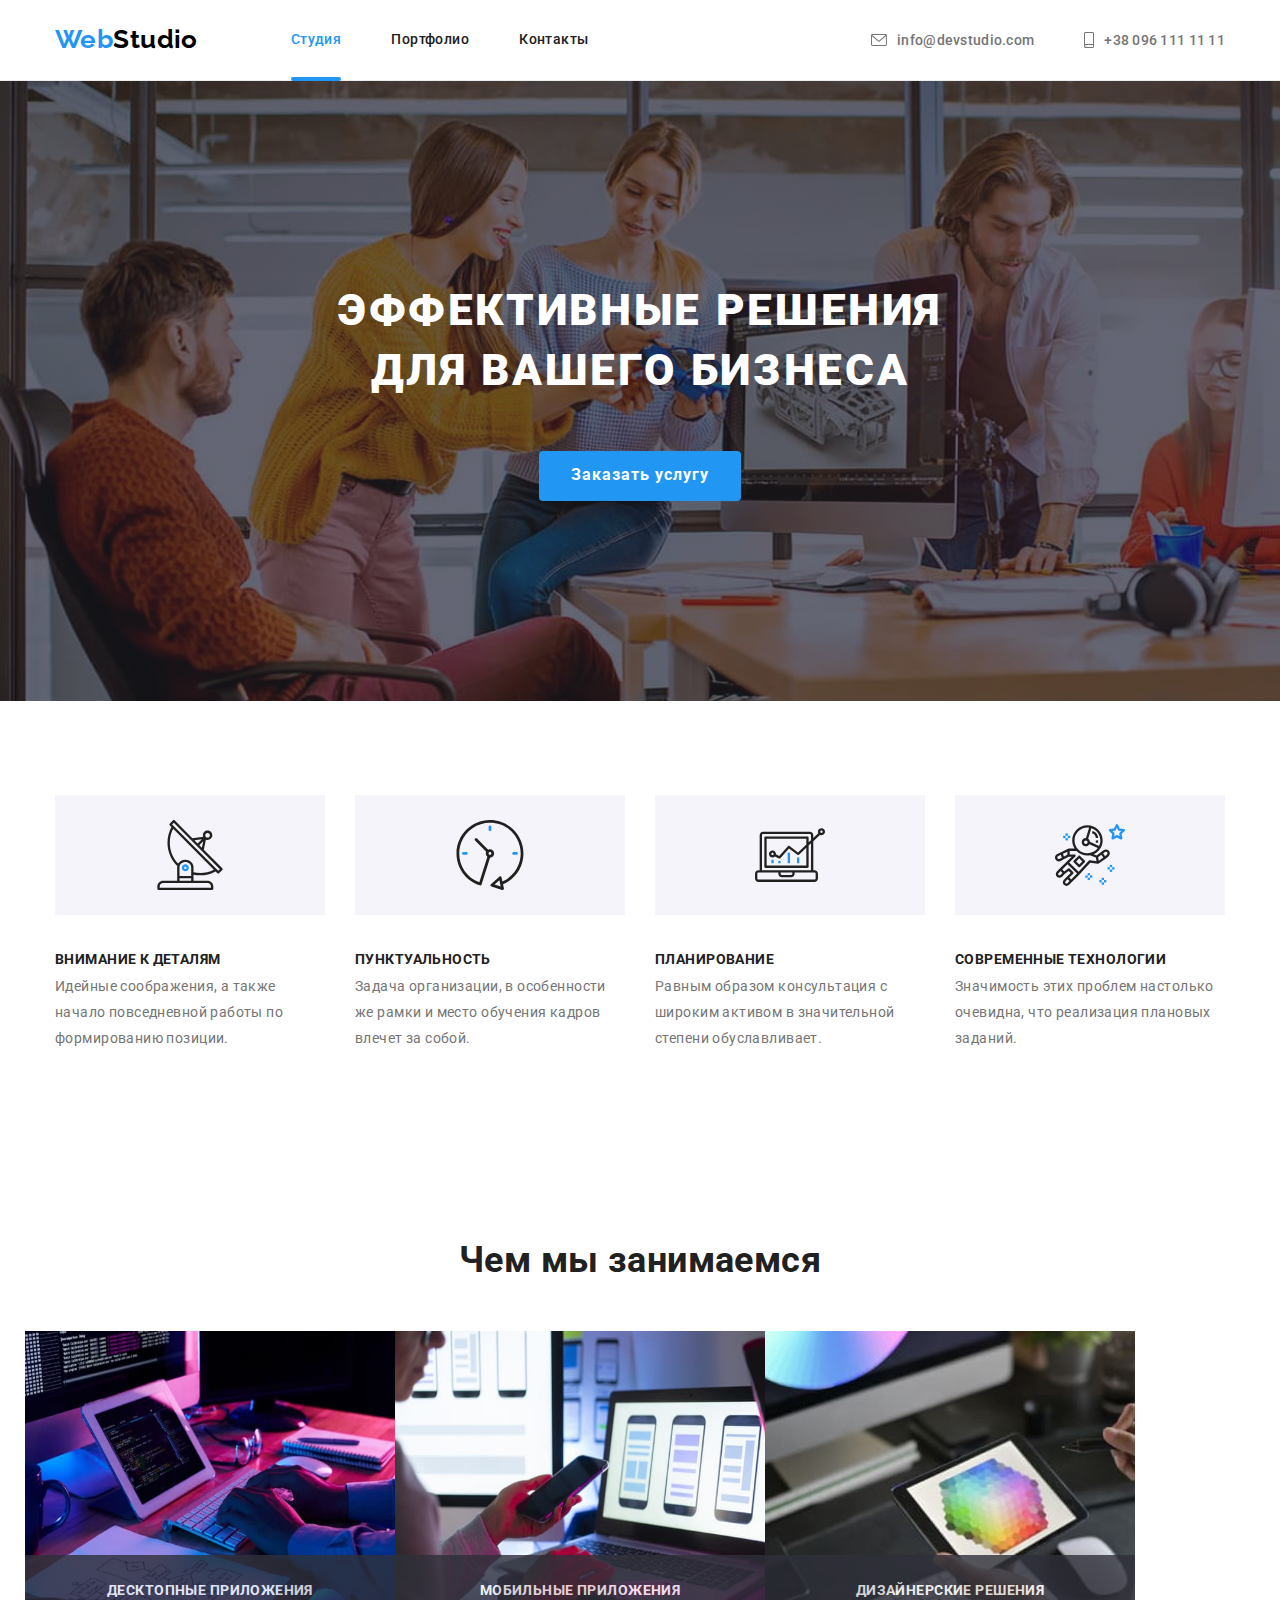
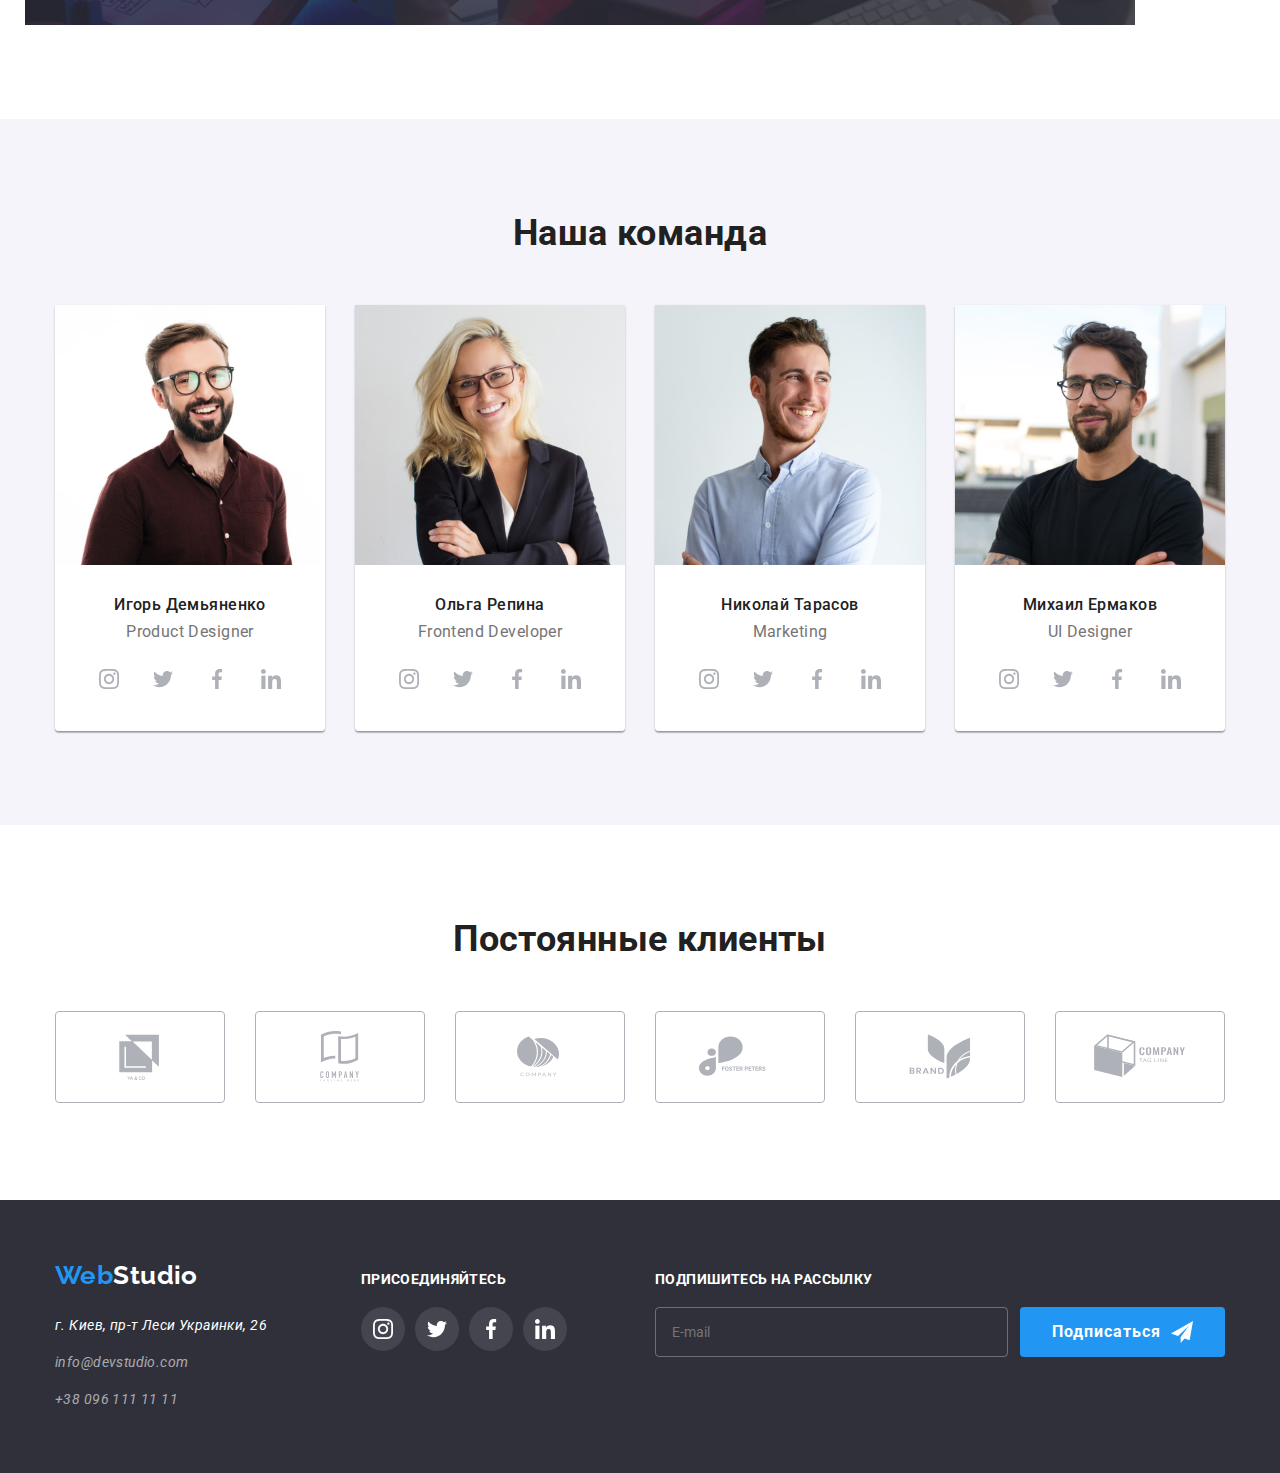
==== index.html @ a34e584c "Початок роботи" ====
<!DOCTYPE html>
<html lang="ru">
  <head>
    <meta charset="UTF-8" />
    <meta http-equiv="X-UA-Compatible" content="IE=edge" />
    <meta name="viewport" content="width=device-width, initial-scale=1.0" />

    <title>WebStudio</title>

    <link rel="preconnect" href="https://fonts.googleapis.com" />
    <link rel="preconnect" href="https://fonts.gstatic.com" crossorigin />
    <link
      href="https://fonts.googleapis.com/css2?family=Raleway:wght@700&family=Roboto:wght@400;500;700;900&display=swap"
      rel="stylesheet"
    />

    <link
      rel="stylesheet"
      href="https://cdnjs.cloudflare.com/ajax/libs/modern-normalize/1.1.0/modern-normalize.min.css"
    />

    <link rel="stylesheet" href="./css/main.min.css" />
  </head>

  <body>
    <!--  Header  -->
    <header class="header-section">
      <div class="container header-container">
        <nav class="nav-list">
          <a lang="en" href="/" class="logo"
            >Web<span class="logo__header-color">Studio</span></a
          >

          <ul class="list nav-list">
            <li class="nav-list__item">
              <a href="./index.html" class="nav-list__menu current">Студия</a>
            </li>
            <li class="nav-list__item">
              <a href="./portfolio.html" class="nav-list__menu">Портфолио</a>
            </li>
            <li class="nav-list__item">
              <a href="" class="nav-list__menu">Контакты</a>
            </li>
          </ul>
        </nav>
        <ul class="list header-contacts-list">
          <li class="nav-list__item">
            <a href="mailto:info@devstudio.com" class="header-contacts">
              <svg class="icon-envelope">
                <use href="./images/icons.svg#icon-envelope"></use>
              </svg>
              info@devstudio.com</a
            >
          </li>

          <li class="nav-list__item">
            <a href="tel:+380961111111" class="header-contacts">
              <svg class="icon-smartphone">
                <use href="./images/icons.svg#icon-smartphone"></use>
              </svg>
              +38 096 111 11 11</a
            >
          </li>
        </ul>
      </div>
    </header>

    <main>
      <!--  Hero  -->
      <section class="hero">
        <div class="container hero-container">
          <h1 class="main-title">Эффективные решения для вашего бизнеса</h1>
          <button type="button" class="btn" data-modal-open>
            Заказать услугу
          </button>
        </div>
      </section>
      <!--  Наші переваги  -->
      <section class="main-content-section">
        <!--  h2 скрыт в css -->
        <div class="container">
          <h2 class="visually-hidden">Наши преимущества</h2>

          <ul class="list feature-list-list">
            <li class="feature-list-list__item">
              <div class="feature-list-list_icon">
                <svg class="icon-img">
                  <use
                    href="./images/icons.svg#icon-antenna"
                    width="70"
                    height="70"
                  ></use>
                </svg>
              </div>
              <h3 class="feature-list_h">Внимание к деталям</h3>
              <p class="feature-list_description">
                Идейные соображения, а также начало повседневной работы по
                формированию позиции.
              </p>
            </li>

            <li class="feature-list-list__item">
              <div class="feature-list-list_icon">
                <svg class="icon-img">
                  <use
                    href="./images/icons.svg#icon-clock"
                    width="70"
                    height="70"
                  ></use>
                </svg>
              </div>
              <h3 class="feature-list_h">Пунктуальность</h3>
              <p class="feature-list_description">
                Задача организации, в особенности же рамки и место обучения
                кадров влечет за собой.
              </p>
            </li>

            <li class="feature-list-list__item">
              <div class="feature-list-list_icon">
                <svg class="icon-img">
                  <use
                    href="./images/icons.svg#icon-diagram"
                    width="70"
                    height="70"
                  ></use>
                </svg>
              </div>
              <h3 class="feature-list_h">Планирование</h3>
              <p class="feature-list_description">
                Равным образом консультация с широким активом в значительной
                степени обуславливает.
              </p>
            </li>

            <li class="feature-list-list__item">
              <div class="feature-list-list_icon">
                <svg class="icon-img">
                  <use
                    href="./images/icons.svg#icon-astronaut"
                    width="70"
                    height="70"
                  ></use>
                </svg>
              </div>
              <h3 class="feature-list_h">Современные технологии</h3>
              <p class="feature-list_description">
                Значимость этих проблем настолько очевидна, что реализация
                плановых заданий.
              </p>
            </li>
          </ul>
        </div>
      </section>
      <!-- Чим ми займаємось -->
      <section class="main-content-section production-section">
        <div class="container">
          <h2 class="secondary-h">Чем мы занимаемся</h2>
          <ul class="particuliarities__link">
            <li class="list__productions">
              <div class="particuliarities-photo-wrapper">
                <img
                  class="particuliarities-photo"
                  src="./images/algorithm.jpg"
                  alt="Написание кода, алгоритм"
                  width="370"
                  height="294"
                />
                <p class="overlay">Десктопные приложения</p>
              </div>
            </li>
            <li class="list__productions">
              <div class="particuliarities-photo-wrapper">
                <img
                  class="particuliarities-photo"
                  src="./images/mobile.jpg"
                  alt="Разработка мобильных приложений"
                  width="370"
                  height="294"
                />
                <p class="overlay">Мобильные приложения</p>
              </div>
            </li>
            <li class="list__productions">
              <div class="particuliarities-photo-wrapper">
                <img
                  class="particuliarities-photo"
                  src="./images/html-colors.jpg"
                  alt="Цветовая палитра"
                  width="370"
                  height="294"
                />
                <p class="overlay">Дизайнерские решения</p>
              </div>
            </li>
          </ul>
        </div>
      </section>
      <!-- Наша команда  -->
      <section class="main-content-section team-backgroung">
        <div class="container team-container">
          <h2 class="secondary-h">Наша команда</h2>

          <ul class="list our-team">
            <li class="our-team__list">
              <img
                class="teammate-photo"
                lang="en"
                src="./images/ihor.jpg"
                alt="Photo of Product Designer"
                width="270"
              />
              <div class="teammate-description">
                <h3 class="teammate-name">Игорь Демьяненко</h3>
                <p class="teammate-position" lang="en">Product Designer</p>

                <ul class="list teammate-social-links">
                  <li class="social-links">
                    <a href="" class="icon-socials-link">
                      <svg class="icon-socials">
                        <use href="./images/icons.svg#icon-instagram"></use>
                      </svg>
                    </a>
                  </li>
                  <li class="social-links">
                    <a href="" class="icon-socials-link">
                      <svg class="icon-socials">
                        <use href="./images/icons.svg#icon-twitter"></use>
                      </svg>
                    </a>
                  </li>
                  <li class="social-links">
                    <a href="" class="icon-socials-link">
                      <svg class="icon-socials">
                        <use href="./images/icons.svg#icon-facebook"></use>
                      </svg>
                    </a>
                  </li>
                  <li class="social-links">
                    <a href="" class="icon-socials-link">
                      <svg class="icon-socials">
                        <use href="./images/icons.svg#icon-linkedin"></use>
                      </svg>
                    </a>
                  </li>
                </ul>
              </div>
            </li>

            <li class="our-team__list">
              <img
                class="teammate-photo"
                lang="en"
                src="./images/olha.jpg"
                alt="Photo of Frontend Developer"
                width="270"
              />
              <div class="teammate-description">
                <h3 class="teammate-name">Ольга Репина</h3>
                <p class="teammate-position" lang="en">Frontend Developer</p>
                <ul class="list teammate-social-links">
                  <li class="social-links">
                    <a href="" class="icon-socials-link">
                      <svg class="icon-socials">
                        <use href="./images/icons.svg#icon-instagram"></use>
                      </svg>
                    </a>
                  </li>
                  <li class="social-links">
                    <a href="" class="icon-socials-link">
                      <svg class="icon-socials">
                        <use href="./images/icons.svg#icon-twitter"></use>
                      </svg>
                    </a>
                  </li>
                  <li class="social-links">
                    <a href="" class="icon-socials-link">
                      <svg class="icon-socials">
                        <use href="./images/icons.svg#icon-facebook"></use>
                      </svg>
                    </a>
                  </li>
                  <li class="social-links">
                    <a href="" class="icon-socials-link">
                      <svg class="icon-socials">
                        <use href="./images/icons.svg#icon-linkedin"></use>
                      </svg>
                    </a>
                  </li>
                </ul>
              </div>
            </li>

            <li class="our-team__list">
              <img
                class="teammate-photo"
                lang="en"
                src="./images/nick.jpg"
                alt="Photo of Marketing Expert"
                width="270"
              />
              <div class="teammate-description">
                <h3 class="teammate-name">Николай Тарасов</h3>
                <p class="teammate-position" lang="en">Marketing</p>
                <ul class="list teammate-social-links">
                  <li class="social-links">
                    <a href="" class="icon-socials-link">
                      <svg class="icon-socials">
                        <use href="./images/icons.svg#icon-instagram"></use>
                      </svg>
                    </a>
                  </li>
                  <li class="social-links">
                    <a href="" class="icon-socials-link">
                      <svg class="icon-socials">
                        <use href="./images/icons.svg#icon-twitter"></use>
                      </svg>
                    </a>
                  </li>
                  <li class="social-links">
                    <a href="" class="icon-socials-link">
                      <svg class="icon-socials">
                        <use href="./images/icons.svg#icon-facebook"></use>
                      </svg>
                    </a>
                  </li>
                  <li class="social-links">
                    <a href="" class="icon-socials-link">
                      <svg class="icon-socials">
                        <use href="./images/icons.svg#icon-linkedin"></use>
                      </svg>
                    </a>
                  </li>
                </ul>
              </div>
            </li>

            <li class="our-team__list">
              <img
                class="teammate-photo"
                lang="en"
                src="./images/mick.jpg"
                alt="Photo of UI Designer"
                width="270"
              />
              <div class="teammate-description">
                <h3 class="teammate-name">Михаил Ермаков</h3>
                <p class="teammate-position" lang="en">UI Designer</p>
                <ul class="list teammate-social-links">
                  <li class="social-links">
                    <a href="" class="icon-socials-link">
                      <svg class="icon-socials">
                        <use href="./images/icons.svg#icon-instagram"></use>
                      </svg>
                    </a>
                  </li>
                  <li class="social-links">
                    <a href="" class="icon-socials-link">
                      <svg class="icon-socials">
                        <use href="./images/icons.svg#icon-twitter"></use>
                      </svg>
                    </a>
                  </li>
                  <li class="social-links">
                    <a href="" class="icon-socials-link">
                      <svg class="icon-socials">
                        <use href="./images/icons.svg#icon-facebook"></use>
                      </svg>
                    </a>
                  </li>
                  <li class="social-links">
                    <a href="" class="icon-socials-link">
                      <svg class="icon-socials">
                        <use href="./images/icons.svg#icon-linkedin"></use>
                      </svg>
                    </a>
                  </li>
                </ul>
              </div>
            </li>
          </ul>
        </div>
      </section>
      <!-- Постійні клієнти -->
      <section class="main-content-section">
        <div class="container">
          <h2 class="secondary-h">Постоянные клиенты</h2>
          <ul class="list partners-logo">
            <li class="partners-list">
              <a href="">
                <svg class="partners-list__icon">
                  <use href="./images/icons.svg#icon-client1"></use>
                </svg>
              </a>
            </li>
            <li class="partners-list">
              <a href="">
                <svg class="partners-list__icon">
                  <use href="./images/icons.svg#icon-client2"></use>
                </svg>
              </a>
            </li>
            <li class="partners-list">
              <a href="">
                <svg class="partners-list__icon">
                  <use href="./images/icons.svg#icon-client3"></use>
                </svg>
              </a>
            </li>
            <li class="partners-list">
              <a href="">
                <svg class="partners-list__icon">
                  <use href="./images/icons.svg#icon-client4"></use>
                </svg>
              </a>
            </li>
            <li class="partners-list">
              <a href="">
                <svg class="partners-list__icon">
                  <use href="./images/icons.svg#icon-client5"></use>
                </svg>
              </a>
            </li>
            <li class="partners-list">
              <a href="">
                <svg class="partners-list__icon">
                  <use href="./images/icons.svg#icon-client6"></use>
                </svg>
              </a>
            </li>
          </ul>
        </div>
      </section>
    </main>
    <!--  Футер  -->
    <footer class="footer-background">
      <div class="container footer-container">
        <div class="footer-blocks">
          <a lang="en" href="/" class="logo"
            ><span>Web</span><span class="logo__footer-color">Studio</span></a
          >
          <address>
            <ul class="list footer-adress-container">
              <li class="footer-adress__list">
                <a
                  class="address-list__link"
                  href="https://goo.gl/maps/GgaBB5i8PTadJ9jeA"
                  target="_blank"
                  rel="noopener noreferer"
                  >г. Киев, пр-т Леси Украинки, 26</a
                >
              </li>
              <li class="footer-adress__list">
                <a
                  class="address-list__link footer-adress__link"
                  href="mailto:info@devstudio.com"
                  >info@devstudio.com</a
                >
              </li>
              <li class="footer-adress__list">
                <a
                  class="address-list__link footer-adress__link"
                  href="tel:+380961111111"
                  >+38 096 111 11 11</a
                >
              </li>
            </ul>
          </address>
        </div>

        <div class="footer-blocks">
          <p class="footer-to-join">ПРИСОЕДИНЯЙТЕСЬ</p>
          <ul class="list social-links-footer">
            <li class="social-links icon-bg">
              <a href="" class="icon-socials-link-footer">
                <svg class="icon-socials-footer">
                  <use href="./images/icons.svg#icon-instagram"></use>
                </svg>
              </a>
            </li>
            <li class="social-links icon-bg">
              <a href="" class="icon-socials-link-footer">
                <svg class="icon-socials-footer">
                  <use href="./images/icons.svg#icon-twitter"></use>
                </svg>
              </a>
            </li>
            <li class="social-links icon-bg">
              <a href="" class="icon-socials-link-footer">
                <svg class="icon-socials-footer">
                  <use href="./images/icons.svg#icon-facebook"></use>
                </svg>
              </a>
            </li>
            <li class="social-links icon-bg">
              <a href="" class="icon-socials-link-footer">
                <svg class="icon-socials-footer">
                  <use href="./images/icons.svg#icon-linkedin"></use>
                </svg>
              </a>
            </li>
          </ul>
        </div>
        <!-- Підписка Футер -->
        <form class="contact-form-email">
          <strong class="contact-form-email__h">Подпишитесь на рассылку</strong>

          <span class="contact-form-email__field">
            <input
              name="user_email"
              class="contact-form-email__input"
              required
              type="email"
              placeholder="E-mail"
            />

            <button type="submit" class="btn submit-btn subscribe">
              Подписаться
              <svg class="subscribe__icon" width="24" height="24">
                <use href="./images/icons.svg#icon-send"></use>
              </svg>
            </button>
          </span>
        </form>
      </div>
    </footer>
    <!--  Модальне вікно  -->
    <div class="backdrop is-hidden" data-modal>
      <div class="modal">
        <button type="button" class="modal-close-btn" data-modal-close>
          <svg class="modal-close-icon" width="18" height="18">
            <use href="./images/icons.svg#close-icon"></use>
          </svg>
        </button>

        <form>
          <strong class="contact-form-h"
            >Оставьте свои данные, мы вам перезвоним</strong
          >

          <label class="contact-form-field">
            <span class="contact-form-field__name">Имя</span>
            <span class="contact-form-input-wrapper">
              <input
                name="user_name"
                class="contact-form-input"
                type="text"
                pattern="[A-Za-zА-Яа-я\s]{2,}"
                required
              />
              <svg class="modal-icons" width="18" height="18">
                <use href="./images/icons.svg#icon-person"></use>
              </svg>
            </span>
          </label>
          <label class="contact-form-field">
            <span class="contact-form-field-name">Телефон</span>
            <span class="contact-form-input-wrapper">
              <input
                name="user_tel"
                class="contact-form-input"
                type="tel"
                pattern="[0-9]{3}-[0-9]{3}-[0-9]{2}-[0-9]{2}"
                required
              />
              <svg class="modal-icons" width="18" height="18">
                <use href="./images/icons.svg#icon-phone"></use>
              </svg>
            </span>
          </label>
          <label class="contact-form-field">
            <span class="contact-form-field-name">Почта</span>
            <span class="contact-form-input-wrapper">
              <input
                name="user_email"
                class="contact-form-input"
                required
                type="email"
              />
              <svg class="modal-icons" width="18" height="18">
                <use href="./images/icons.svg#icon-email"></use>
              </svg>
            </span>
          </label>
          <label>
            <span class="contact-form-field-name">Комментарий</span>
            <textarea
              name="user_message"
              class="contact-form-message contact-form-message__textarea"
              placeholder="Введите текст"
            ></textarea>
          </label>
          <div class="checkbox-wrapper">
            <input
              class="contact-form-checkbox visually-hidden"
              type="checkbox"
              name="accept-policy"
              id="policy-checkbox"
              required
            />
            <label for="policy-checkbox" class="contact-form-checkbox-label">
              Соглашаюсь с рассылкой и принимаю &nbsp;<a
                href=""
                class="policy-checkbox__link"
              >
                Условия договора</a
              >
            </label>
          </div>

          <button type="submit" class="btn submit-btn">Отправить</button>
        </form>
      </div>
    </div>

    <script src="./js/modal.js"></script>
  </body>
</html>
---- css/main.min.css ----
:root{--logo-header-color: #000000;--h-color: #212121;--accent-color: #2196f3;--main-text-color: #757575;--footer-adress-transparent: rgba(255, 255, 255, 0.6);--backgroung-main-color: #ffffff;--backgroung-hero-footer: #2f303a;--backgroung-team: #f5f4fa;--font-family-main: 'roboto', 'sans-serif';--font-family-secondary: 'raleway', 'sans-serif';--icon-base-color: #afb1b8}.visually-hidden{position:absolute;width:1px;height:1px;margin:-1px;padding:0;overflow:hidden;border:0;clip:rect(0 0 0 0)}body{font-family:var(--font-family-main);font-size:14px;letter-spacing:0.03em;background-color:var(--backgroung-main-color);color:var(--main-text-color)}a{text-decoration:none;color:inherit}h1,h2,h3,h4,h5,h6,p,ul{margin:0px}h2,h3{color:var(--h-color)}ul{list-style:none;padding-left:0;margin:0}img{display:block;max-width:100%;min-height:auto}.container{width:1200px;padding-right:15px;padding-left:15px;margin-right:auto;margin-left:auto}.main-content-section{padding-top:94px;padding-bottom:94px}.secondary-h{margin-bottom:50px;text-align:center;font-weight:700;font-size:36px;line-height:1.16}.logo{margin-right:93px;align-self:center;font-family:var(--font-family-secondary);font-weight:700;font-size:26px;line-height:1.2;color:var(--accent-color)}.logo__header-color{color:var(--logo-header-color)}.logo__footer-color{color:var(--backgroung-main-color)}.nav-list{display:flex}.nav-list .nav-list__item{font-weight:500}.nav-list .nav-list__item:not(:last-child){margin-right:50px}.nav-list .nav-list__menu{display:block;padding-top:32px;padding-bottom:32px}.nav-list .nav-list__menu.current{color:var(--accent-color)}.nav-list__item{position:relative}.nav-list__menu{position:relative;line-height:1.14;color:var(--h-color);transition:color 250ms cubic-bezier(0.4, 0, 0.2, 1)}.nav-list__menu:hover,.nav-list__menu:focus{color:var(--accent-color)}.nav-list__menu.current::after{content:"";position:absolute;width:100%;height:4px;border-radius:2px;bottom:-1px;left:0;background-color:var(--accent-color)}.main-title{text-align:center;margin:0 auto;width:696px;font-weight:900;font-size:44px;line-height:1.36;letter-spacing:0.06em;text-transform:uppercase}.btn{display:inline-block;align-items:center;min-width:200px;min-height:50px;padding-right:32px;padding-left:32px;margin-top:50px;cursor:pointer;border:none;border-radius:4px;font-family:inherit;font-weight:700;font-size:16px;line-height:1.9;letter-spacing:0.06em;background-color:var(--accent-color);color:var(--backgroung-main-color);transition:box-shadow 250ms cubic-bezier(0.4, 0, 0.2, 1)}.btn:hover,.btn:focus{box-shadow:0px 4px 4px rgba(0,0,0,0.15)}.submit-btn{display:block;margin:0 auto}.subscribe{display:flex;margin-left:12px}.subscribe .subscribe__icon{margin-left:10px}.teammate-social-links{display:flex;align-items:center;justify-content:center;margin-top:16px}.social-links:not(:nth-child(4n+1)){margin-left:10px}.icon-socials-link{display:flex}.icon-socials-link:hover,.icon-socials-link:focus{background-color:var(--accent-color);border-radius:50%;transition:background-color 250ms cubic-bezier(0.4, 0, 0.2, 1)}.icon-socials{display:flex;width:44px;height:44px;padding:12px;fill:var(--icon-base-color);transition:fill 250ms cubic-bezier(0.4, 0, 0.2, 1)}.icon-socials:hover,.icon-socials:focus{fill:var(--backgroung-main-color)}.social-links-footer{display:flex;margin-top:20px}.icon-socials-link-footer{display:flex}.icon-socials-link-footer:hover,.icon-socials-link-footer:focus{background-color:var(--accent-color);border-radius:50%}.icon-socials-footer{display:flex;width:44px;height:44px;padding:12px;fill:var(--backgroung-main-color);transition:background-color 250ms cubic-bezier(0.4, 0, 0.2, 1)}.icon-bg{background-color:rgba(255,255,255,0.1);border-radius:50%}.project__wrapper{position:relative;overflow:hidden}.project__overlay{position:absolute;top:0;left:0;width:100%;height:100%;padding:63px 24px;font-size:18px;line-height:1.5;color:var(--backgroung-main-color);background-color:var(--accent-color);opacity:90%;overflow:auto;transform:translateY(101%);transition:transform 250ms cubic-bezier(0.4, 0, 0.2, 1)}.modal-close-btn{position:absolute;top:8px;right:8px;display:flex;justify-content:center;align-items:center;height:30px;width:30px;padding:0;border-radius:50%;border:1px solid rgba(0,0,0,0.1);background-color:transparent;cursor:pointer;transition:fill 250ms cubic-bezier(0.4, 0, 0.2, 1)}.modal-close-btn:hover,.modal-close-btn:focus{fill:var(--accent-color)}.checkbox-wrapper{margin-bottom:30px}.contact-form-checkbox-label{display:flex;align-items:center;justify-content:center}.contact-form-checkbox-label::before{content:"";display:inline-block;width:16px;height:15px;border:2px solid var(--h-color);border-radius:2px;cursor:pointer;margin-right:8px}.contact-form-checkbox:checked+.contact-form-checkbox-label::before{background-image:url(../images/check-icon.svg);border:none}.policy-checkbox__link{color:var(--accent-color);text-decoration:underline}.contact-form-email{margin-left:auto}.contact-form-field-name-footer{font-size:16px;color:rgba(255,255,255,0.6)}.contact-form-email__h{font-weight:700;color:var(--backgroung-main-color);text-transform:uppercase}.contact-form-email__field{display:flex;width:570px;align-items:baseline}.contact-form-email__input{height:50px;width:358px;margin-top:20px;padding-left:16px;border:1px solid rgba(255,255,255,0.3);border-radius:4px;background-color:transparent;color:var(--backgroung-main-color);transition:border-color 250ms cubic-bezier(0.4, 0, 0.2, 1)}.header-section{border-bottom:1px solid #ececec}.header-container{display:flex;align-items:center}.header-contacts-list{display:flex;margin-left:auto}.header-contacts-list .nav-list__item{display:flex;font-weight:500}.header-contacts-list .nav-list__item:not(:last-child){margin-right:50px}.header-contacts{display:flex;align-items:center;line-height:1.17;letter-spacing:0.02em;transition:color 250ms cubic-bezier(0.4, 0, 0.2, 1)}.header-contacts:hover,.header-contacts:focus{color:var(--accent-color)}.icon-envelope,.icon-smartphone{align-items:center;margin-right:10px;fill:currentColor;transition:fill 250ms cubic-bezier(0.4, 0, 0.2, 1)}.icon-envelope{width:16px;height:12px}.icon-smartphone{width:10px;height:16px}.hero{padding-top:200px;padding-bottom:200px;text-align:center;max-width:1600px;margin:0 auto;height:auto;color:var(--backgroung-main-color);background-color:var(--backgroung-hero-footer);background-image:linear-gradient(rgba(47,48,58,0.4), rgba(47,48,58,0.4)),url(../images/bg-hero.jpg);background-size:cover;background-repeat:no-repeat}.feature-list-list{display:flex;flex-wrap:wrap}.feature-list-list>.feature-list-list__item{flex-basis:calc((100% - 4 * 30px) / 4);margin-right:30px}.feature-list-list>.feature-list-list__item:nth-child(4n){margin-right:0px}.feature-list-list>.feature-list-list__item:nth-child(n+5){margin-top:30px}.feature-list_h{text-transform:uppercase;font-weight:700;font-size:14px;line-height:2}.feature-list_description{font-size:14px;line-height:1.88}.feature-list-list__item{display:block}.feature-list-list_icon{display:flex;width:270px;height:120px;align-items:center;justify-content:center;margin-bottom:30px;background-color:var(--backgroung-team)}.icon-img{width:70px;height:70px}.particuliarities-section{padding-top:0}.particuliarities__link{display:flex;flex-wrap:wrap;margin-left:-30px}.particuliarities__link>.particuliarities-photo{flex-basis:calc((100% - 3 * 30px) / 3)}.list__particularities{margin-top:30px;margin-left:30px}.particuliarities-photo{width:370px}.particuliarities-photo-wrapper{position:relative;overflow:hidden}.overlay{display:flex;position:absolute;bottom:0;left:0;justify-content:center;align-items:center;text-transform:uppercase;font-weight:700;width:370px;height:70px;color:var(--backgroung-main-color);background-color:var(--backgroung-hero-footer);opacity:0.8}.team-backgroung{background-color:var(--backgroung-team)}.our-team{display:flex;flex-wrap:wrap;margin-top:-30px;margin-left:-30px}.our-team>.our-team__list{flex-basis:calc((100% - 4 * 30px) / 4)}.our-team__list{margin-top:30px;margin-left:30px;box-shadow:0px 1px 3px rgba(0,0,0,0.12),0px 1px 1px rgba(0,0,0,0.14),0px 2px 1px rgba(0,0,0,0.2);border-bottom-right-radius:4px;border-bottom-left-radius:4px}.teammate-photo{width:270px}.teammate-description{padding-top:30px;padding-bottom:30px;border-radius:0px 0px 4px 4px;background-color:var(--backgroung-main-color)}.teammate-name,.teammate-position{line-height:1.19;text-align:center;font-size:16px}.teammate-name{margin-bottom:8px;font-weight:500}.partners-logo{display:flex;flex-wrap:wrap}.partners-list{display:flex;flex-basis:calc((100% - 6 * 30px) / 6)}.partners-list:not(:nth-child(-n+6)){margin-top:30px}.partners-list:not(:nth-child(6n+1)){margin-left:30px}.partners-list__icon{width:170px;height:92px;padding:16px 32px;border:1px solid var(--icon-base-color);border-radius:4px;fill:var(--icon-base-color);transition:fill 250ms cubic-bezier(0.4, 0, 0.2, 1)}.partners-list__icon:hover,.partners-list__icon:focus{fill:var(--accent-color);border:1px solid var(--accent-color)}.footer-background{background-color:var(--backgroung-hero-footer);padding-top:60px;padding-bottom:60px}.footer-container{display:flex;align-items:baseline}.footer-blocks:not(:first-child){margin-left:70px}.footer-adress-container{margin-top:20px}.footer-adress__list:not(:last-child){margin-bottom:9px}.address-list__link{color:var(--backgroung-main-color);line-height:2}.footer-adress__link{color:var(--footer-adress-transparent)}.footer-to-join{text-transform:uppercase;font-weight:700;line-height:1,14;color:var(--backgroung-main-color)}.filters-list{display:flex;justify-content:center;margin-bottom:50px}.filters-list .filters-list__btm-filters:not(:first-child){margin-left:8px}.filters-list .btm-filters.current{background-color:var(--accent-color);color:var(--backgroung-main-color);box-shadow:0px 3px 1px rgba(0,0,0,0.1),0px 1px 2px rgba(0,0,0,0.08),0px 2px 2px rgba(0,0,0,0.12)}.btm-filters{padding-top:6px;padding-right:22px;padding-bottom:6px;padding-left:22px;border:none;border-radius:4px;cursor:pointer;font-family:inherit;font-weight:500;font-size:16px;line-height:1.63;text-align:center;background-color:var(--backgroung-team);color:var(--h-color);transition:background-color 250ms cubic-bezier(0.4, 0, 0.2, 1)}.btm-filters:hover,.btm-filters:focus{background-color:var(--accent-color);color:var(--backgroung-main-color);box-shadow:0px 3px 1px rgba(0,0,0,0.1),0px 1px 2px rgba(0,0,0,0.08),0px 2px 2px rgba(0,0,0,0.12)}.projects-list{display:flex;flex-wrap:wrap;margin-top:-30px;margin-right:-30px}.projects-list>.project-list-item{margin-right:30px;margin-top:30px;flex-basis:calc((100% - 3 * 30px) / 3)}.project-item-link{display:block;transition:box-shadow 250ms cubic-bezier(0.4, 0, 0.2, 1)}.project-item-link:hover,.project-item-link:focus{box-shadow:0px 1px 1px rgba(0,0,0,0.12),0px 4px 4px rgba(0,0,0,0.06),1px 4px 6px rgba(0,0,0,0.16)}.project-item-link:hover .project__overlay,.project-item-link:focus .project__overlay{transform:translateY(0)}.projects-photo{width:370px}.project-description{padding-top:20px;padding-right:24px;padding-bottom:20px;padding-left:24px;border:1px solid #eeeeee;border-top:none}.project-description__name{font-weight:700;font-size:18px;line-height:2;letter-spacing:0.06em}.project-description__type{font-size:16px;line-height:1.9}.backdrop{position:fixed;top:0;left:0;height:100vh;width:100vw;background-color:rgba(0,0,0,0.2);transition:opacity 250ms cubic-bezier(0.4, 0, 0.2, 1),visibility 250ms cubic-bezier(0.4, 0, 0.2, 1)}.backdrop.is-hidden{opacity:0;visibility:hidden;pointer-events:none}.modal{position:absolute;top:50%;left:50%;transform:translate(-50%, -50%);padding:40px;width:528px;height:580px;background-color:var(--backgroung-main-color)}.contact-form-h{display:block;margin-bottom:12px;text-align:center;font-weight:700;font-size:20px;line-height:1.17;color:var(--h-color)}.contact-form-field{display:block;margin-bottom:10px}.contact-form-field__name{font-size:12px;line-height:1.17;letter-spacing:0.01em}.contact-form-input-wrapper,.contact-form-message__textarea{position:relative;display:block;margin-top:4px}.contact-form-input-message{position:relative;display:block;margin-top:4px}.contact-form-input{width:100%;height:40px;padding-left:42px;border:1px solid rgba(33,33,33,0.2);border-radius:4px;transition:border-color 250ms cubic-bezier(0.4, 0, 0.2, 1)}.contact-form-input:focus{outline:none;border-color:var(--accent-color)}.contact-form-input:focus+.modal-icons{fill:var(--accent-color)}.modal-icons{position:absolute;top:50%;left:12px;transform:translateY(-50%);transition:fill 250ms cubic-bezier(0.4, 0, 0.2, 1)}.contact-form-message{width:100%;height:120px;resize:none;padding:12px 16px;margin-top:4px;margin-bottom:20px;border:1px solid rgba(33,33,33,0.2);border-radius:4px;transition:border-color 250ms cubic-bezier(0.4, 0, 0.2, 1)}.contact-form-message:focus{outline:none;border-color:var(--accent-color)}.contact-form-message::placeholder{color:rgba(117,117,117,0.5)}
/*# sourceMappingURL=main.min.css.map */
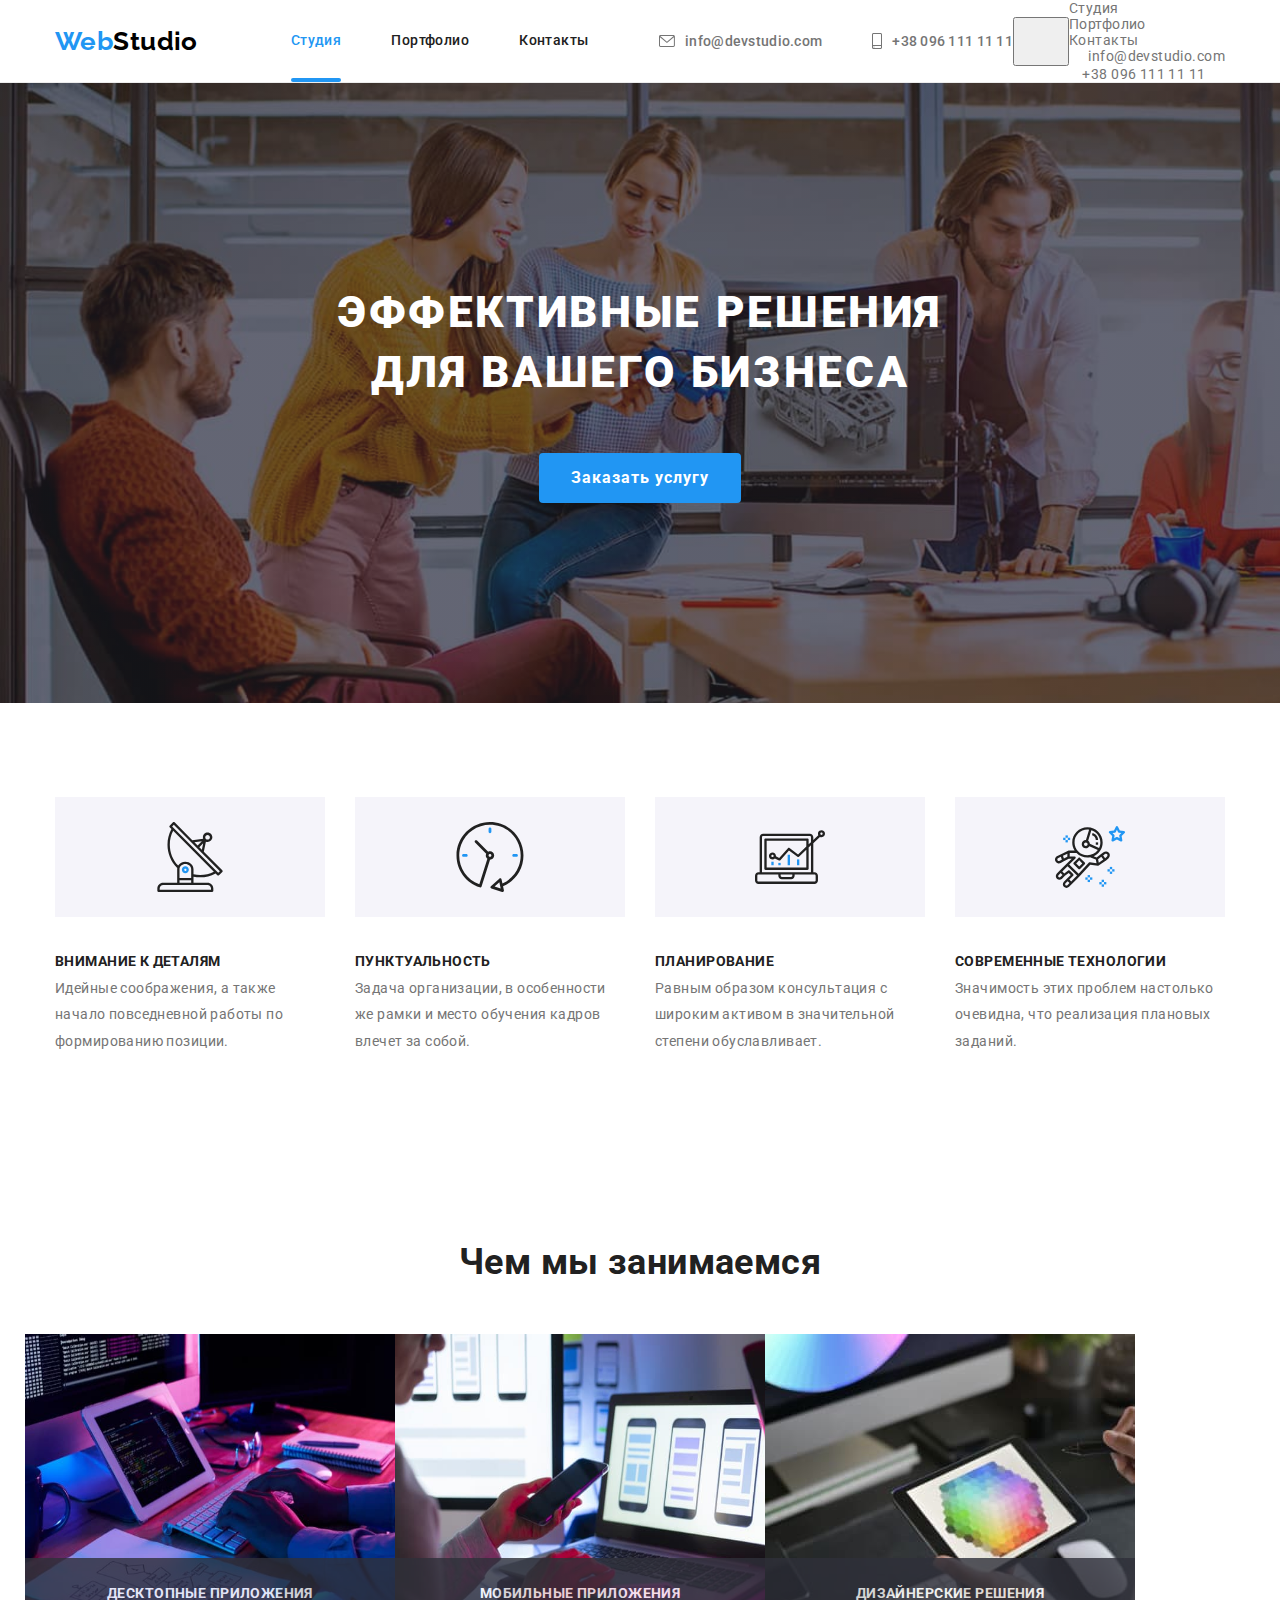
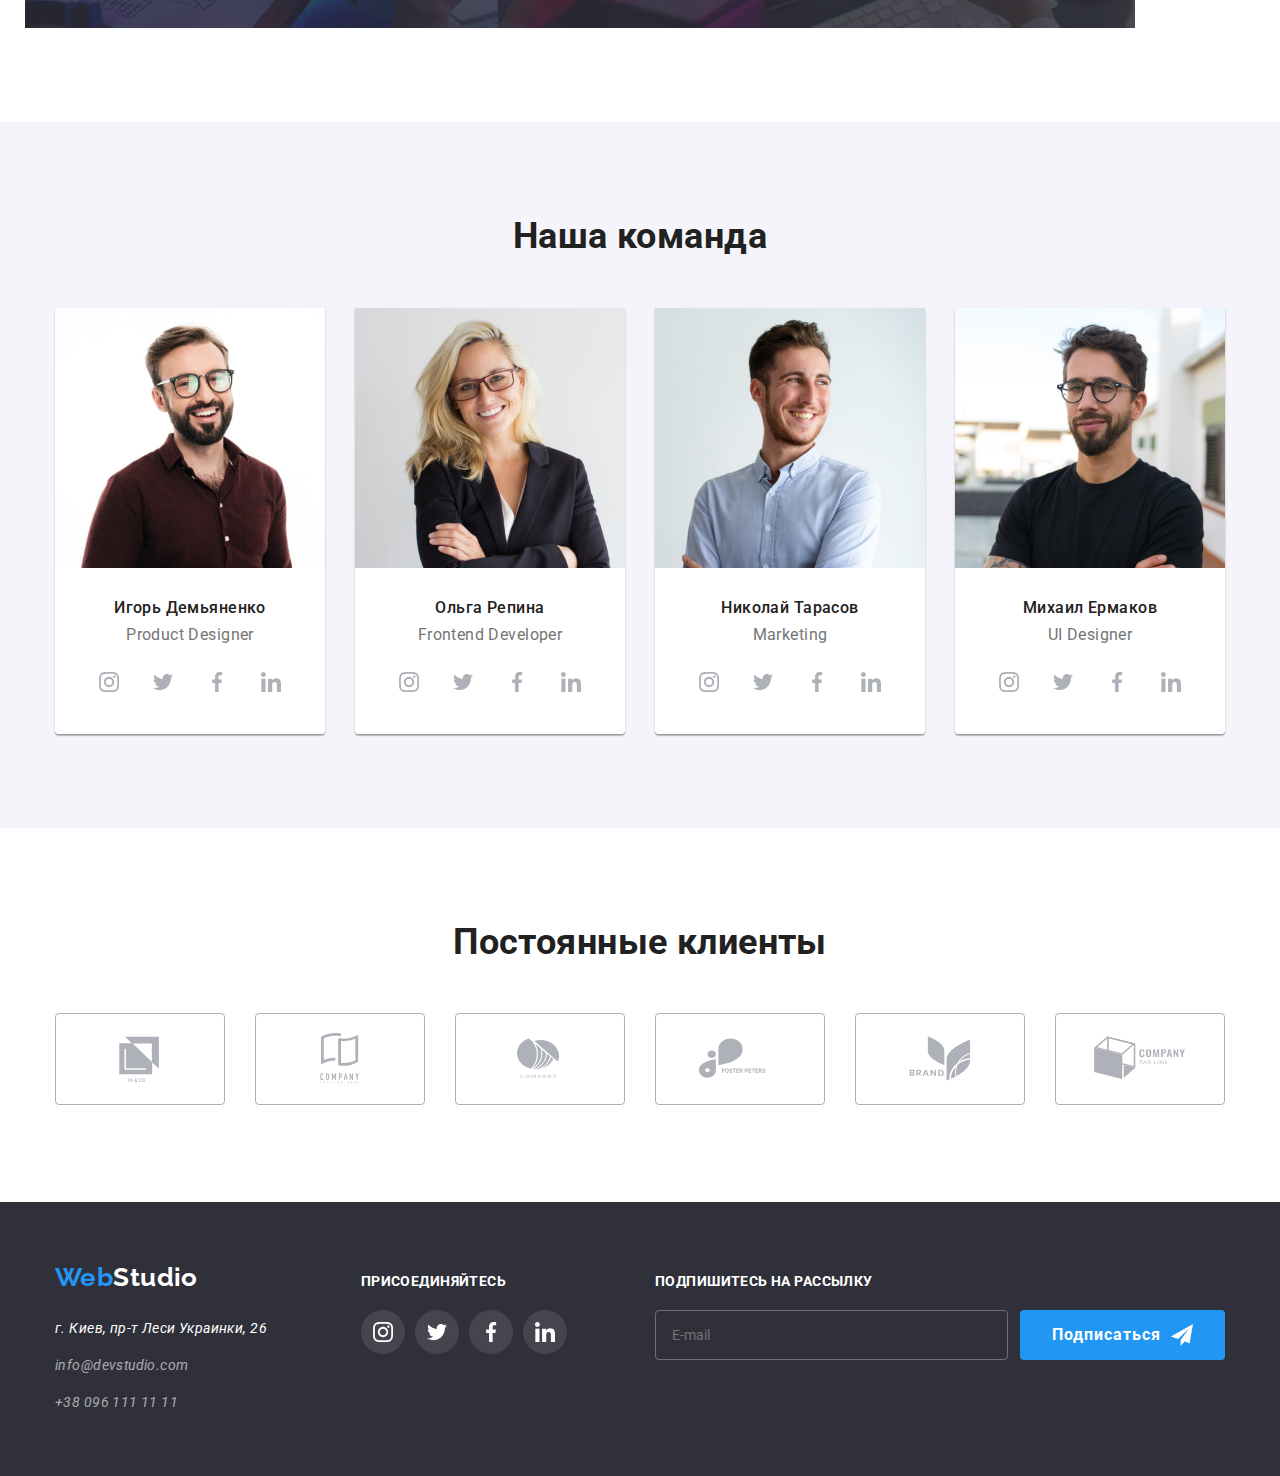
==== commit 67535e70: "додав спрайт, міксін" ====
--- a/index.html
+++ b/index.html
@@ -62,6 +62,61 @@
             >
           </li>
         </ul>
+            <button
+            class="menu-button"
+            type="button"
+            aria-controls="menu-conteiner"
+            aria-expanded="false"
+            data-menu-button
+          >
+            <svg
+              width="40"
+              height="40"
+              aria-label="Переключатель мобильного меню"
+            >
+              <use
+                class="icon-cross"
+                href="./images/icons/sprite.svg#icon-close-menu"
+              ></use>
+              <use
+                class="icon-menu"
+                href="./images/icons/sprite.svg#icon-mobal-menu"
+              ></use>
+            </svg>
+          </button>
+
+          <div class="menu-container" id="menu-conteiner" data-menu>
+            <ul class="site-nav-list menu-nav">
+              <li class="item mob-item">
+                <a href="" class="nav-link">Студия</a>
+              </li>
+              <li class="item mob-item">
+                <a href="./portfolio.html" class="nav-link">Портфолио</a>
+              </li>
+              <li class="item mob-item">
+                <a href="" class="nav-link">Контакты</a>
+              </li>
+            </ul>
+
+            <ul class="list menu-contacts">
+              <li class="item item-mail">
+                <a href="" class="mail">
+                  <svg class="icon-contacts" width="16" height="11">
+                    <use href="./images/icons/sprite.svg#icon-envelope"></use>
+                  </svg>
+                  info@devstudio.com
+                </a>
+              </li>
+              <li class="item">
+                <a href="" class="tel">
+                  <svg class="icon-contacts" width="10" height="15">
+                    <use href="./images/icons/sprite.svg#icon-smartphone"></use>
+                  </svg>
+                  +38 096 111 11 11
+                </a>
+              </li>
+            </ul>
+          </div>
       </div>
     </header>
 
@@ -77,7 +132,6 @@
       </section>
       <!--  Наші переваги  -->
       <section class="main-content-section">
-        <!--  h2 скрыт в css -->
         <div class="container">
           <h2 class="visually-hidden">Наши преимущества</h2>
 
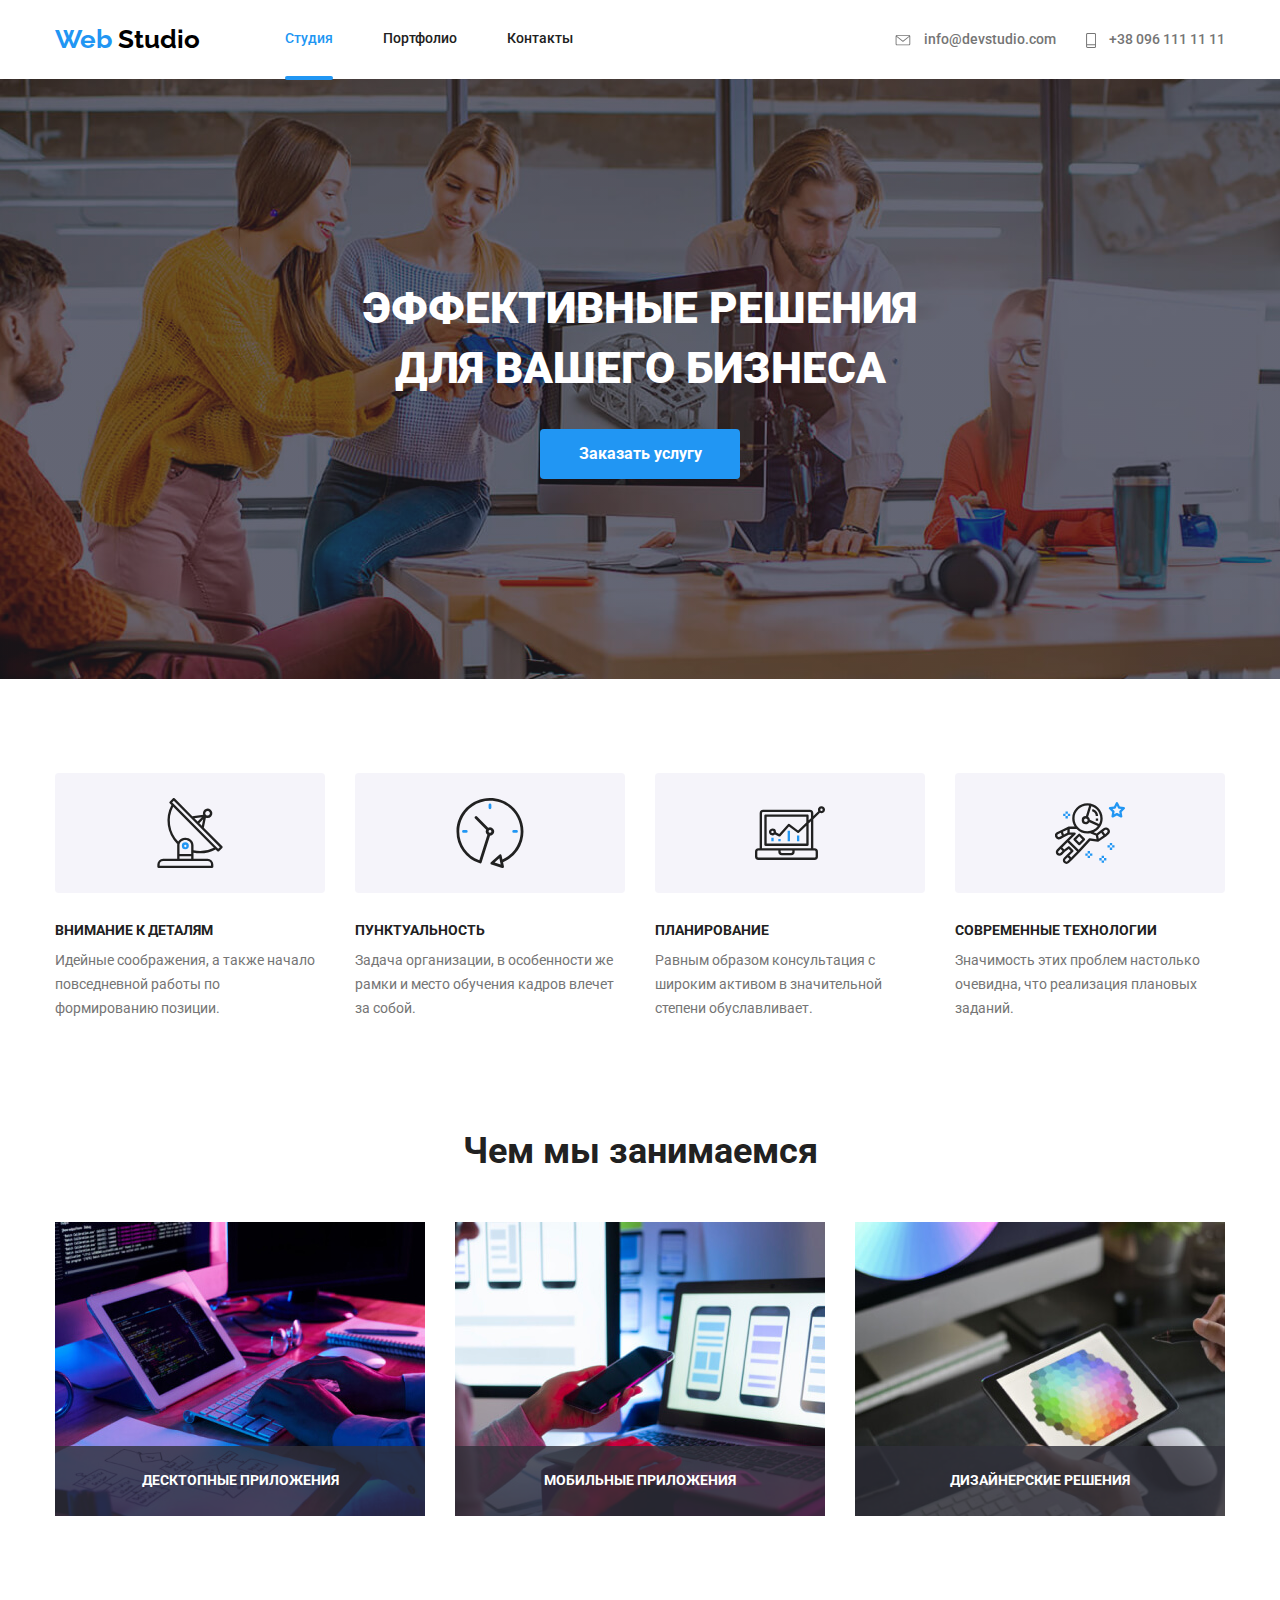
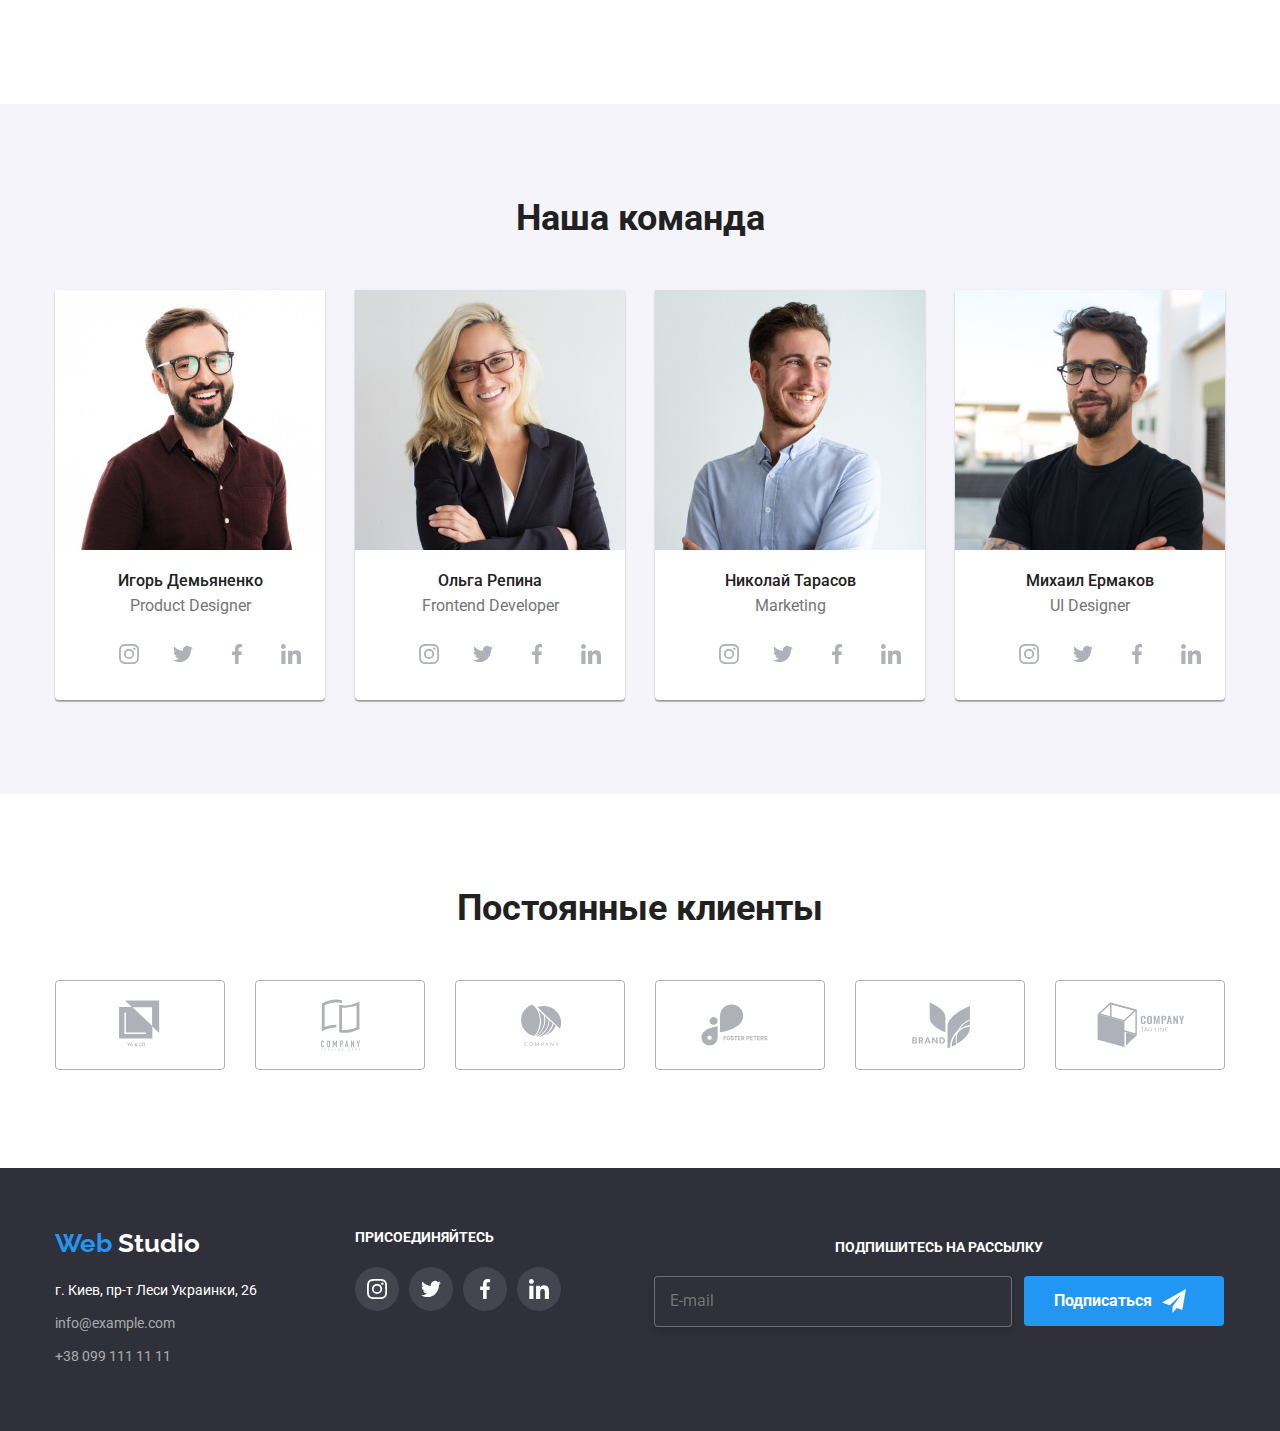
==== commit 69cd95b2: "add" ====
--- a/index.html
+++ b/index.html
@@ -2,13 +2,8 @@
 <html lang="ru">
   <head>
     <meta charset="UTF-8" />
-    <meta http-equiv="X-UA-Compatible" content="IE=edge" />
     <meta name="viewport" content="width=device-width, initial-scale=1.0" />
-
     <title>WebStudio</title>
-
-    <link rel="preconnect" href="https://fonts.googleapis.com" />
-    <link rel="preconnect" href="https://fonts.gstatic.com" crossorigin />
     <link
       href="https://fonts.googleapis.com/css2?family=Raleway:wght@700&family=Roboto:wght@400;500;700;900&display=swap"
       rel="stylesheet"
@@ -18,51 +13,47 @@
       rel="stylesheet"
       href="https://cdnjs.cloudflare.com/ajax/libs/modern-normalize/1.1.0/modern-normalize.min.css"
     />
-
     <link rel="stylesheet" href="./css/main.min.css" />
   </head>
-
   <body>
-    <!--  Header  -->
-    <header class="header-section">
-      <div class="container header-container">
-        <nav class="nav-list">
-          <a lang="en" href="/" class="logo"
-            >Web<span class="logo__header-color">Studio</span></a
-          >
-
-          <ul class="list nav-list">
-            <li class="nav-list__item">
-              <a href="./index.html" class="nav-list__menu current">Студия</a>
-            </li>
-            <li class="nav-list__item">
-              <a href="./portfolio.html" class="nav-list__menu">Портфолио</a>
-            </li>
-            <li class="nav-list__item">
-              <a href="" class="nav-list__menu">Контакты</a>
-            </li>
+    <!--Шапка сайта-->
+
+    <header class="header-relative">
+      <div class="conteiner">
+        <nav class="main-nav">
+          <a href="" class="logo"
+            >Web <span class="top-color-logo"> Studio</span>
+          </a>
+
+          <ul class="site-nav-list">
+            <li class="item">
+              <a href="" class="nav-link current">Студия</a>
+            </li>
+            <li class="item">
+              <a href="./portfolio.html" class="nav-link">Портфолио</a>
+            </li>
+            <li class="item"><a href="" class="nav-link">Контакты</a></li>
           </ul>
-        </nav>
-        <ul class="list header-contacts-list">
-          <li class="nav-list__item">
-            <a href="mailto:info@devstudio.com" class="header-contacts">
-              <svg class="icon-envelope">
-                <use href="./images/icons.svg#icon-envelope"></use>
-              </svg>
-              info@devstudio.com</a
-            >
-          </li>
-
-          <li class="nav-list__item">
-            <a href="tel:+380961111111" class="header-contacts">
-              <svg class="icon-smartphone">
-                <use href="./images/icons.svg#icon-smartphone"></use>
-              </svg>
-              +38 096 111 11 11</a
-            >
-          </li>
-        </ul>
-            <button
+
+          <ul class="list">
+            <li class="item item-mail">
+              <a href="" class="mail">
+                <svg class="icon-contacts" width="16" height="11">
+                  <use href="./images/icons/sprite.svg#icon-logomail"></use>
+                </svg>
+                info@devstudio.com
+              </a>
+            </li>
+            <li class="item">
+              <a href="" class="tel">
+                <svg class="icon-contacts" width="10" height="15">
+                  <use href="./images/icons/sprite.svg#icon-logophone"></use>
+                </svg>
+                +38 096 111 11 11
+              </a>
+            </li>
+          </ul>
+          <button
             class="menu-button"
             type="button"
             aria-controls="menu-conteiner"
@@ -102,7 +93,7 @@
               <li class="item item-mail">
                 <a href="" class="mail">
                   <svg class="icon-contacts" width="16" height="11">
-                    <use href="./images/icons/sprite.svg#icon-envelope"></use>
+                    <use href="./images/icons/sprite.svg#icon-logomail"></use>
                   </svg>
                   info@devstudio.com
                 </a>
@@ -110,95 +101,63 @@
               <li class="item">
                 <a href="" class="tel">
                   <svg class="icon-contacts" width="10" height="15">
-                    <use href="./images/icons/sprite.svg#icon-smartphone"></use>
+                    <use href="./images/icons/sprite.svg#icon-logophone"></use>
                   </svg>
                   +38 096 111 11 11
                 </a>
               </li>
             </ul>
           </div>
+        </nav>
       </div>
     </header>
-
     <main>
-      <!--  Hero  -->
-      <section class="hero">
-        <div class="container hero-container">
-          <h1 class="main-title">Эффективные решения для вашего бизнеса</h1>
-          <button type="button" class="btn" data-modal-open>
-            Заказать услугу
-          </button>
+      <!--Герой-->
+
+      <div class="overlay">
+        <div class="conteiner">
+          <section class="section">
+            <h1 class="top-tittle">
+              ЭФФЕКТИВНЫЕ РЕШЕНИЯ<br />
+              ДЛЯ ВАШЕГО БИЗНЕСА
+            </h1>
+            <button data-modal-open class="tittle-button">
+              Заказать услугу
+            </button>
+          </section>
         </div>
-      </section>
-      <!--  Наші переваги  -->
+      </div>
+
+      <!--Преимущества-->
+
       <section class="main-content-section">
-        <div class="container">
-          <h2 class="visually-hidden">Наши преимущества</h2>
-
-          <ul class="list feature-list-list">
-            <li class="feature-list-list__item">
-              <div class="feature-list-list_icon">
-                <svg class="icon-img">
-                  <use
-                    href="./images/icons.svg#icon-antenna"
-                    width="70"
-                    height="70"
-                  ></use>
-                </svg>
-              </div>
-              <h3 class="feature-list_h">Внимание к деталям</h3>
-              <p class="feature-list_description">
+        <div class="conteiner features-conteiner">
+          <h2 class="visually-hidden">Преимущества</h2>
+          <ul class="features">
+            <li class="item icon-attention">
+              <h3>ВНИМАНИЕ К ДЕТАЛЯМ</h3>
+              <p class="text">
                 Идейные соображения, а также начало повседневной работы по
                 формированию позиции.
               </p>
             </li>
-
-            <li class="feature-list-list__item">
-              <div class="feature-list-list_icon">
-                <svg class="icon-img">
-                  <use
-                    href="./images/icons.svg#icon-clock"
-                    width="70"
-                    height="70"
-                  ></use>
-                </svg>
-              </div>
-              <h3 class="feature-list_h">Пунктуальность</h3>
-              <p class="feature-list_description">
+            <li class="item icon-punctuality">
+              <h3>ПУНКТУАЛЬНОСТЬ</h3>
+              <p class="text">
                 Задача организации, в особенности же рамки и место обучения
                 кадров влечет за собой.
               </p>
             </li>
-
-            <li class="feature-list-list__item">
-              <div class="feature-list-list_icon">
-                <svg class="icon-img">
-                  <use
-                    href="./images/icons.svg#icon-diagram"
-                    width="70"
-                    height="70"
-                  ></use>
-                </svg>
-              </div>
-              <h3 class="feature-list_h">Планирование</h3>
-              <p class="feature-list_description">
+            <li class="item icon-planning">
+              <h3>ПЛАНИРОВАНИЕ</h3>
+              <p class="text">
                 Равным образом консультация с широким активом в значительной
                 степени обуславливает.
               </p>
             </li>
-
-            <li class="feature-list-list__item">
-              <div class="feature-list-list_icon">
-                <svg class="icon-img">
-                  <use
-                    href="./images/icons.svg#icon-astronaut"
-                    width="70"
-                    height="70"
-                  ></use>
-                </svg>
-              </div>
-              <h3 class="feature-list_h">Современные технологии</h3>
-              <p class="feature-list_description">
+            <li class="item icon-technologies">
+              <h3>СОВРЕМЕННЫЕ ТЕХНОЛОГИИ</h3>
+              <p class="text">
                 Значимость этих проблем настолько очевидна, что реализация
                 плановых заданий.
               </p>
@@ -206,279 +165,385 @@
           </ul>
         </div>
       </section>
-      <!-- Чим ми займаємось -->
-      <section class="main-content-section production-section">
-        <div class="container">
-          <h2 class="secondary-h">Чем мы занимаемся</h2>
-          <ul class="particuliarities__link">
-            <li class="list__productions">
-              <div class="particuliarities-photo-wrapper">
-                <img
-                  class="particuliarities-photo"
-                  src="./images/algorithm.jpg"
-                  alt="Написание кода, алгоритм"
-                  width="370"
-                  height="294"
-                />
-                <p class="overlay">Десктопные приложения</p>
+
+      <!--Чем мы занимаемся-->
+
+      <section class="main-content-section section-none">
+        <div class="conteiner">
+          <h2 class="tittle">Чем мы занимаемся</h2>
+          <ul class="projects-item">
+            <li class="projects-elements">
+              <div class="box-image">
+                <picture>
+                  <source
+                    srcset="
+                      ./images/projects/card-1.jpg   1x,
+                      ./images/projects/card-1@2.jpg 2x
+                    "
+                    media="(min-width: 1200px)"
+                  />
+                  <img
+                    src="./images/projects/card-1.jpg"
+                    alt="ДЕСКТОПНЫЕ ПРИЛОЖЕНИЯ"
+                  />
+                </picture>
+                <div class="text-position">
+                  <h3 class="projects">ДЕСКТОПНЫЕ ПРИЛОЖЕНИЯ</h3>
+                </div>
               </div>
             </li>
-            <li class="list__productions">
-              <div class="particuliarities-photo-wrapper">
-                <img
-                  class="particuliarities-photo"
-                  src="./images/mobile.jpg"
-                  alt="Разработка мобильных приложений"
-                  width="370"
-                  height="294"
-                />
-                <p class="overlay">Мобильные приложения</p>
+            <li class="projects-elements">
+              <div class="box-image">
+                <picture>
+                  <source
+                    srcset="
+                      ./images/projects/card-2.jpg   1x,
+                      ./images/projects/card-2@2.jpg 2x
+                    "
+                    media="(min-width: 1200px)"
+                  />
+                  <img
+                    src="./images/projects/card-2.jpg"
+                    alt="МОБИЛЬНЫЕ ПРИЛОЖЕНИЯ"
+                  />
+                </picture>
+                <div class="text-position">
+                  <h3 class="projects">МОБИЛЬНЫЕ ПРИЛОЖЕНИЯ</h3>
+                </div>
               </div>
             </li>
-            <li class="list__productions">
-              <div class="particuliarities-photo-wrapper">
-                <img
-                  class="particuliarities-photo"
-                  src="./images/html-colors.jpg"
-                  alt="Цветовая палитра"
-                  width="370"
-                  height="294"
-                />
-                <p class="overlay">Дизайнерские решения</p>
+            <li class="projects-elements">
+              <div class="box-image">
+                <picture>
+                  <source
+                    srcset="
+                      ./images/projects/card-3.jpg   1x,
+                      ./images/projects/card-3@2.jpg 2x
+                    "
+                    media="(min-width: 1200px)"
+                  />
+                  <img
+                    src="./images/projects/card-3.jpg"
+                    alt="ДИЗАЙНЕРСКИЕ РЕШЕНИЯ"
+                  />
+                </picture>
+                <div class="text-position">
+                  <h3 class="projects">ДИЗАЙНЕРСКИЕ РЕШЕНИЯ</h3>
+                </div>
               </div>
             </li>
           </ul>
         </div>
       </section>
-      <!-- Наша команда  -->
-      <section class="main-content-section team-backgroung">
-        <div class="container team-container">
-          <h2 class="secondary-h">Наша команда</h2>
-
-          <ul class="list our-team">
-            <li class="our-team__list">
-              <img
-                class="teammate-photo"
-                lang="en"
-                src="./images/ihor.jpg"
-                alt="Photo of Product Designer"
-                width="270"
-              />
-              <div class="teammate-description">
-                <h3 class="teammate-name">Игорь Демьяненко</h3>
-                <p class="teammate-position" lang="en">Product Designer</p>
-
-                <ul class="list teammate-social-links">
-                  <li class="social-links">
-                    <a href="" class="icon-socials-link">
-                      <svg class="icon-socials">
-                        <use href="./images/icons.svg#icon-instagram"></use>
-                      </svg>
-                    </a>
-                  </li>
-                  <li class="social-links">
-                    <a href="" class="icon-socials-link">
-                      <svg class="icon-socials">
-                        <use href="./images/icons.svg#icon-twitter"></use>
-                      </svg>
-                    </a>
-                  </li>
-                  <li class="social-links">
-                    <a href="" class="icon-socials-link">
-                      <svg class="icon-socials">
-                        <use href="./images/icons.svg#icon-facebook"></use>
-                      </svg>
-                    </a>
-                  </li>
-                  <li class="social-links">
-                    <a href="" class="icon-socials-link">
-                      <svg class="icon-socials">
-                        <use href="./images/icons.svg#icon-linkedin"></use>
-                      </svg>
-                    </a>
-                  </li>
-                </ul>
-              </div>
-            </li>
-
-            <li class="our-team__list">
-              <img
-                class="teammate-photo"
-                lang="en"
-                src="./images/olha.jpg"
-                alt="Photo of Frontend Developer"
-                width="270"
-              />
-              <div class="teammate-description">
-                <h3 class="teammate-name">Ольга Репина</h3>
-                <p class="teammate-position" lang="en">Frontend Developer</p>
-                <ul class="list teammate-social-links">
-                  <li class="social-links">
-                    <a href="" class="icon-socials-link">
-                      <svg class="icon-socials">
-                        <use href="./images/icons.svg#icon-instagram"></use>
-                      </svg>
-                    </a>
-                  </li>
-                  <li class="social-links">
-                    <a href="" class="icon-socials-link">
-                      <svg class="icon-socials">
-                        <use href="./images/icons.svg#icon-twitter"></use>
-                      </svg>
-                    </a>
-                  </li>
-                  <li class="social-links">
-                    <a href="" class="icon-socials-link">
-                      <svg class="icon-socials">
-                        <use href="./images/icons.svg#icon-facebook"></use>
-                      </svg>
-                    </a>
-                  </li>
-                  <li class="social-links">
-                    <a href="" class="icon-socials-link">
-                      <svg class="icon-socials">
-                        <use href="./images/icons.svg#icon-linkedin"></use>
-                      </svg>
-                    </a>
-                  </li>
-                </ul>
-              </div>
-            </li>
-
-            <li class="our-team__list">
-              <img
-                class="teammate-photo"
-                lang="en"
-                src="./images/nick.jpg"
-                alt="Photo of Marketing Expert"
-                width="270"
-              />
-              <div class="teammate-description">
-                <h3 class="teammate-name">Николай Тарасов</h3>
-                <p class="teammate-position" lang="en">Marketing</p>
-                <ul class="list teammate-social-links">
-                  <li class="social-links">
-                    <a href="" class="icon-socials-link">
-                      <svg class="icon-socials">
-                        <use href="./images/icons.svg#icon-instagram"></use>
-                      </svg>
-                    </a>
-                  </li>
-                  <li class="social-links">
-                    <a href="" class="icon-socials-link">
-                      <svg class="icon-socials">
-                        <use href="./images/icons.svg#icon-twitter"></use>
-                      </svg>
-                    </a>
-                  </li>
-                  <li class="social-links">
-                    <a href="" class="icon-socials-link">
-                      <svg class="icon-socials">
-                        <use href="./images/icons.svg#icon-facebook"></use>
-                      </svg>
-                    </a>
-                  </li>
-                  <li class="social-links">
-                    <a href="" class="icon-socials-link">
-                      <svg class="icon-socials">
-                        <use href="./images/icons.svg#icon-linkedin"></use>
-                      </svg>
-                    </a>
-                  </li>
-                </ul>
-              </div>
-            </li>
-
-            <li class="our-team__list">
-              <img
-                class="teammate-photo"
-                lang="en"
-                src="./images/mick.jpg"
-                alt="Photo of UI Designer"
-                width="270"
-              />
-              <div class="teammate-description">
-                <h3 class="teammate-name">Михаил Ермаков</h3>
-                <p class="teammate-position" lang="en">UI Designer</p>
-                <ul class="list teammate-social-links">
-                  <li class="social-links">
-                    <a href="" class="icon-socials-link">
-                      <svg class="icon-socials">
-                        <use href="./images/icons.svg#icon-instagram"></use>
-                      </svg>
-                    </a>
-                  </li>
-                  <li class="social-links">
-                    <a href="" class="icon-socials-link">
-                      <svg class="icon-socials">
-                        <use href="./images/icons.svg#icon-twitter"></use>
-                      </svg>
-                    </a>
-                  </li>
-                  <li class="social-links">
-                    <a href="" class="icon-socials-link">
-                      <svg class="icon-socials">
-                        <use href="./images/icons.svg#icon-facebook"></use>
-                      </svg>
-                    </a>
-                  </li>
-                  <li class="social-links">
-                    <a href="" class="icon-socials-link">
-                      <svg class="icon-socials">
-                        <use href="./images/icons.svg#icon-linkedin"></use>
-                      </svg>
-                    </a>
-                  </li>
-                </ul>
-              </div>
+
+      <!--Наша команда-->
+
+      <section class="main-content-section team">
+        <div class="conteiner">
+          <h2 class="tittle">Наша команда</h2>
+
+          <ul class="team-item">
+            <li class="team-element">
+              <picture>
+                <source
+                  srcset="
+                    ./images/team/desktop/card-1-d.jpg   1x,
+                    ./images/team/desktop/card-1-d@2.jpg 2x
+                  "
+                  media="(min-width: 1200px)"
+                />
+                <source
+                  srcset="
+                    ./images/team/tablet/card-1-t.jpg   1x,
+                    ./images/team/tablet/card-1-t@2.jpg 2x
+                  "
+                  media="(min-width: 768px)"
+                />
+                <source
+                  srcset="
+                    ./images/team/mobile/card-1-m.jpg   1x,
+                    ./images/team/mobile/card-1-m@2.jpg 2x
+                  "
+                  media="(max-width: 767px)"
+                />
+                <img
+                  src="./images/team/desktop/card-1-d.jpg"
+                  alt="Игорь Демьяненко"
+                />
+              </picture>
+              <h3 class="names">Игорь Демьяненко</h3>
+              <p class="names-text">Product Designer</p>
+              <ul class="social-links">
+                <li class="social-element">
+                  <a href="" class="social-icons-link">
+                    <svg class="social-icon" width="20" height="20">
+                      <use
+                        href="./images/icons/sprite.svg#icon-instagram"
+                      ></use>
+                    </svg>
+                  </a>
+                </li>
+                <li class="social-element">
+                  <a href="" class="social-icons-link">
+                    <svg class="social-icon" width="20" height="20">
+                      <use href="./images/icons/sprite.svg#icon-twitter"></use>
+                    </svg>
+                  </a>
+                </li>
+                <li class="social-element">
+                  <a href="" class="social-icons-link">
+                    <svg class="social-icon" width="20" height="20">
+                      <use href="./images/icons/sprite.svg#icon-facebook"></use>
+                    </svg>
+                  </a>
+                </li>
+                <li class="social-element">
+                  <a href="" class="social-icons-link">
+                    <svg class="social-icon" width="20" height="20">
+                      <use href="./images/icons/sprite.svg#icon-linkedin"></use>
+                    </svg>
+                  </a>
+                </li>
+              </ul>
+            </li>
+            <li class="team-element">
+              <picture>
+                <source
+                  srcset="
+                    ./images/team/desktop/card-2-d.jpg   1x,
+                    ./images/team/desktop/card-2-d@2.jpg 2x
+                  "
+                  media="(min-width: 1200px)"
+                />
+                <source
+                  srcset="
+                    ./images/team/tablet/card-2-t.jpg   1x,
+                    ./images/team/tablet/card-2-t@2.jpg 2x
+                  "
+                  media="(min-width: 768px)"
+                />
+                <source
+                  srcset="
+                    ./images/team/mobile/card-2-m.jpg   1x,
+                    ./images/team/mobile/card-2-m@2.jpg 2x
+                  "
+                  media="(max-width: 767px)"
+                />
+                <img
+                  src="./images/team/desktop/card-2-d.jpg"
+                  alt="Ольга Репина"
+                />
+              </picture>
+              <h3 class="names">Ольга Репина</h3>
+              <p class="names-text">Frontend Developer</p>
+              <ul class="social-links">
+                <li class="social-element">
+                  <a href="" class="social-icons-link">
+                    <svg class="social-icon" width="20" height="20">
+                      <use
+                        href="./images/icons/sprite.svg#icon-instagram"
+                      ></use>
+                    </svg>
+                  </a>
+                </li>
+                <li class="social-element">
+                  <a href="" class="social-icons-link">
+                    <svg class="social-icon" width="20" height="20">
+                      <use href="./images/icons/sprite.svg#icon-twitter"></use>
+                    </svg>
+                  </a>
+                </li>
+                <li class="social-element">
+                  <a href="" class="social-icons-link">
+                    <svg class="social-icon" width="20" height="20">
+                      <use href="./images/icons/sprite.svg#icon-facebook"></use>
+                    </svg>
+                  </a>
+                </li>
+                <li class="social-element">
+                  <a href="" class="social-icons-link">
+                    <svg class="social-icon" width="20" height="20">
+                      <use href="./images/icons/sprite.svg#icon-linkedin"></use>
+                    </svg>
+                  </a>
+                </li>
+              </ul>
+            </li>
+            <li class="team-element">
+              <picture>
+                <source
+                  srcset="
+                    ./images/team/desktop/card-3-d.jpg   1x,
+                    ./images/team/desktop/card-3-d@2.jpg 2x
+                  "
+                  media="(min-width: 1200px)"
+                />
+                <source
+                  srcset="
+                    ./images/team/tablet/card-3-t.jpg   1x,
+                    ./images/team/tablet/card-3-t@2.jpg 2x
+                  "
+                  media="(min-width: 768px)"
+                />
+                <source
+                  srcset="
+                    ./images/team/mobile/card-3-m.jpg   1x,
+                    ./images/team/mobile/card-3-m@2.jpg 2x
+                  "
+                  media="(max-width: 767px)"
+                />
+                <img
+                  src="./images/team/desktop/card-3-d.jpg"
+                  alt="Николай Тарасов"
+                />
+              </picture>
+              <h3 class="names">Николай Тарасов</h3>
+              <p class="names-text">Marketing</p>
+              <ul class="social-links">
+                <li class="social-element">
+                  <a href="" class="social-icons-link">
+                    <svg class="social-icon" width="20" height="20">
+                      <use
+                        href="./images/icons/sprite.svg#icon-instagram"
+                      ></use>
+                    </svg>
+                  </a>
+                </li>
+                <li class="social-element">
+                  <a href="" class="social-icons-link">
+                    <svg class="social-icon" width="20" height="20">
+                      <use href="./images/icons/sprite.svg#icon-twitter"></use>
+                    </svg>
+                  </a>
+                </li>
+                <li class="social-element">
+                  <a href="" class="social-icons-link">
+                    <svg class="social-icon" width="20" height="20">
+                      <use href="./images/icons/sprite.svg#icon-facebook"></use>
+                    </svg>
+                  </a>
+                </li>
+                <li class="social-element">
+                  <a href="" class="social-icons-link">
+                    <svg class="social-icon" width="20" height="20">
+                      <use href="./images/icons/sprite.svg#icon-linkedin"></use>
+                    </svg>
+                  </a>
+                </li>
+              </ul>
+            </li>
+            <li class="team-element">
+              <picture>
+                <source
+                  srcset="
+                    ./images/team/desktop/card-4-d.jpg   1x,
+                    ./images/team/desktop/card-4-d@2.jpg 2x
+                  "
+                  media="(min-width: 1200px)"
+                />
+                <source
+                  srcset="
+                    ./images/team/tablet/card-4-t.jpg   1x,
+                    ./images/team/tablet/card-4-t@2.jpg 2x
+                  "
+                  media="(min-width: 768px)"
+                />
+                <source
+                  srcset="
+                    ./images/team/mobile/card-4-m.jpg   1x,
+                    ./images/team/mobile/card-4-m@2.jpg 2x
+                  "
+                  media="(max-width: 767px)"
+                />
+                <img
+                  src="./images/team/desktop/card-4-d.jpg"
+                  alt="Михаил Ермаков"
+                />
+              </picture>
+              <h3 class="names">Михаил Ермаков</h3>
+              <p class="names-text">UI Designer</p>
+              <ul class="social-links">
+                <li class="social-element">
+                  <a href="" class="social-icons-link">
+                    <svg class="social-icon" width="20" height="20">
+                      <use
+                        href="./images/icons/sprite.svg#icon-instagram"
+                      ></use>
+                    </svg>
+                  </a>
+                </li>
+                <li class="social-element">
+                  <a href="" class="social-icons-link">
+                    <svg class="social-icon" width="20" height="20">
+                      <use href="./images/icons/sprite.svg#icon-twitter"></use>
+                    </svg>
+                  </a>
+                </li>
+                <li class="social-element">
+                  <a href="" class="social-icons-link">
+                    <svg class="social-icon" width="20" height="20">
+                      <use href="./images/icons/sprite.svg#icon-facebook"></use>
+                    </svg>
+                  </a>
+                </li>
+                <li class="social-element">
+                  <a href="" class="social-icons-link">
+                    <svg class="social-icon" width="20" height="20">
+                      <use href="./images/icons/sprite.svg#icon-linkedin"></use>
+                    </svg>
+                  </a>
+                </li>
+              </ul>
             </li>
           </ul>
         </div>
       </section>
-      <!-- Постійні клієнти -->
-      <section class="main-content-section">
-        <div class="container">
-          <h2 class="secondary-h">Постоянные клиенты</h2>
-          <ul class="list partners-logo">
-            <li class="partners-list">
-              <a href="">
-                <svg class="partners-list__icon">
-                  <use href="./images/icons.svg#icon-client1"></use>
-                </svg>
-              </a>
-            </li>
-            <li class="partners-list">
-              <a href="">
-                <svg class="partners-list__icon">
-                  <use href="./images/icons.svg#icon-client2"></use>
-                </svg>
-              </a>
-            </li>
-            <li class="partners-list">
-              <a href="">
-                <svg class="partners-list__icon">
-                  <use href="./images/icons.svg#icon-client3"></use>
-                </svg>
-              </a>
-            </li>
-            <li class="partners-list">
-              <a href="">
-                <svg class="partners-list__icon">
-                  <use href="./images/icons.svg#icon-client4"></use>
-                </svg>
-              </a>
-            </li>
-            <li class="partners-list">
-              <a href="">
-                <svg class="partners-list__icon">
-                  <use href="./images/icons.svg#icon-client5"></use>
-                </svg>
-              </a>
-            </li>
-            <li class="partners-list">
-              <a href="">
-                <svg class="partners-list__icon">
-                  <use href="./images/icons.svg#icon-client6"></use>
+
+      <!--Постоянные клиенты-->
+
+      <section class="main-content-section clients">
+        <div class="conteiner">
+          <h2 class="tittle">Постоянные клиенты</h2>
+          <ul class="clients-item">
+            <li class="clients-element">
+              <a href="" class="clients-icons-link">
+                <svg class="clients-icon" width="210" height="90">
+                  <use href="./images/icons/sprite.svg#icon-Client-1"></use>
+                </svg>
+              </a>
+            </li>
+            <li class="clients-element">
+              <a href="" class="clients-icons-link">
+                <svg class="clients-icon" width="210" height="90">
+                  <use href="./images/icons/sprite.svg#icon-Client-2"></use>
+                </svg>
+              </a>
+            </li>
+            <li class="clients-element">
+              <a href="" class="clients-icons-link">
+                <svg class="clients-icon" width="210" height="90">
+                  <use href="./images/icons/sprite.svg#icon-Client-3"></use>
+                </svg>
+              </a>
+            </li>
+            <li class="clients-element">
+              <a href="" class="clients-icons-link">
+                <svg class="clients-icon" width="210" height="90">
+                  <use href="./images/icons/sprite.svg#icon-Client-4"></use>
+                </svg>
+              </a>
+            </li>
+            <li class="clients-element">
+              <a href="" class="clients-icons-link">
+                <svg class="clients-icon" width="210" height="90">
+                  <use href="./images/icons/sprite.svg#icon-Client-5"></use>
+                </svg>
+              </a>
+            </li>
+            <li class="clients-element">
+              <a href="" class="clients-icons-link">
+                <svg class="clients-icon" width="210" height="90">
+                  <use href="./images/icons/sprite.svg#icon-Client-6"></use>
                 </svg>
               </a>
             </li>
@@ -486,187 +551,145 @@
         </div>
       </section>
     </main>
-    <!--  Футер  -->
-    <footer class="footer-background">
-      <div class="container footer-container">
-        <div class="footer-blocks">
-          <a lang="en" href="/" class="logo"
-            ><span>Web</span><span class="logo__footer-color">Studio</span></a
-          >
-          <address>
-            <ul class="list footer-adress-container">
-              <li class="footer-adress__list">
-                <a
-                  class="address-list__link"
-                  href="https://goo.gl/maps/GgaBB5i8PTadJ9jeA"
-                  target="_blank"
-                  rel="noopener noreferer"
-                  >г. Киев, пр-т Леси Украинки, 26</a
-                >
-              </li>
-              <li class="footer-adress__list">
-                <a
-                  class="address-list__link footer-adress__link"
-                  href="mailto:info@devstudio.com"
-                  >info@devstudio.com</a
-                >
-              </li>
-              <li class="footer-adress__list">
-                <a
-                  class="address-list__link footer-adress__link"
-                  href="tel:+380961111111"
-                  >+38 096 111 11 11</a
-                >
+
+    <footer>
+      <div class="conteiner footer-block">
+        <div class="footer-contacts">
+          <div class="adress-block">
+            <a href="" class="logo"
+              >Web<span class="footer-color-logo"> Studio</span></a
+            >
+            <address>
+              <ul class="adress-list">
+                <li class="adress-item adress-prime">
+                  <a href=""
+                    ><span class="footer-adress"
+                      >г. Киев, пр-т Леси Украинки, 26</span
+                    ><br
+                  /></a>
+                </li>
+                <li class="adress-item">
+                  <a href="" class="footer-mail">info@example.com</a><br />
+                </li>
+                <li class="adress-item">
+                  <a href="" class="footer-mail">+38 099 111 11 11</a>
+                </li>
+              </ul>
+            </address>
+          </div>
+          <div class="social-links-block">
+            <b>присоединяйтесь</b>
+            <ul class="social-links footer-social">
+              <li class="social-element-footer">
+                <a href="" class="social-icons-link footer-links">
+                  <svg class="social-icon footer-icon" width="20" height="20">
+                    <use href="./images/icons/sprite.svg#icon-instagram"></use>
+                  </svg>
+                </a>
+              </li>
+              <li class="social-element-footer">
+                <a href="" class="social-icons-link footer-links">
+                  <svg class="social-icon footer-icon" width="20" height="20">
+                    <use href="./images/icons/sprite.svg#icon-twitter"></use>
+                  </svg>
+                </a>
+              </li>
+              <li class="social-element-footer">
+                <a href="" class="social-icons-link footer-links">
+                  <svg class="social-icon footer-icon" width="20" height="20">
+                    <use href="./images/icons/sprite.svg#icon-facebook"></use>
+                  </svg>
+                </a>
+              </li>
+              <li class="social-element-footer">
+                <a href="" class="social-icons-link footer-links">
+                  <svg class="social-icon footer-icon" width="20" height="20">
+                    <use href="./images/icons/sprite.svg#icon-linkedin"></use>
+                  </svg>
+                </a>
               </li>
             </ul>
-          </address>
+          </div>
         </div>
 
-        <div class="footer-blocks">
-          <p class="footer-to-join">ПРИСОЕДИНЯЙТЕСЬ</p>
-          <ul class="list social-links-footer">
-            <li class="social-links icon-bg">
-              <a href="" class="icon-socials-link-footer">
-                <svg class="icon-socials-footer">
-                  <use href="./images/icons.svg#icon-instagram"></use>
-                </svg>
-              </a>
-            </li>
-            <li class="social-links icon-bg">
-              <a href="" class="icon-socials-link-footer">
-                <svg class="icon-socials-footer">
-                  <use href="./images/icons.svg#icon-twitter"></use>
-                </svg>
-              </a>
-            </li>
-            <li class="social-links icon-bg">
-              <a href="" class="icon-socials-link-footer">
-                <svg class="icon-socials-footer">
-                  <use href="./images/icons.svg#icon-facebook"></use>
-                </svg>
-              </a>
-            </li>
-            <li class="social-links icon-bg">
-              <a href="" class="icon-socials-link-footer">
-                <svg class="icon-socials-footer">
-                  <use href="./images/icons.svg#icon-linkedin"></use>
-                </svg>
-              </a>
-            </li>
-          </ul>
-        </div>
-        <!-- Підписка Футер -->
-        <form class="contact-form-email">
-          <strong class="contact-form-email__h">Подпишитесь на рассылку</strong>
-
-          <span class="contact-form-email__field">
-            <input
-              name="user_email"
-              class="contact-form-email__input"
-              required
-              type="email"
-              placeholder="E-mail"
-            />
-
-            <button type="submit" class="btn submit-btn subscribe">
+        <form class="form">
+          <b class="contact-form__text">ПОДПИШИТЕСЬ НА РАССЫЛКУ</b>
+
+          <div class="email-box">
+            <div class="form-element">
+              <label for="mail"></label>
+              <input type="email" name="mail" id="mail" placeholder="E-mail" />
+            </div>
+            <button class="tittle-button footer-button">
               Подписаться
-              <svg class="subscribe__icon" width="24" height="24">
-                <use href="./images/icons.svg#icon-send"></use>
+              <svg class="button-sign" width="24" height="24">
+                <use href="./images/icons/sprite.svg#icon-sign"></use>
               </svg>
             </button>
-          </span>
+          </div>
         </form>
       </div>
     </footer>
-    <!--  Модальне вікно  -->
     <div class="backdrop is-hidden" data-modal>
       <div class="modal">
-        <button type="button" class="modal-close-btn" data-modal-close>
-          <svg class="modal-close-icon" width="18" height="18">
-            <use href="./images/icons.svg#close-icon"></use>
+        <form class="modal-form">
+          <h3>Оставьте свои данные, мы вам перезвоним</h3>
+          <div class="form-field modal-top">
+            <label class="label-text" for="name">Имя</label>
+            <input class="contact-about-us" type="text" name="name" id="name" />
+            <svg class="modal-icon" width="12" height="12">
+              <use href="./images/icons/sprite.svg#icon-modal-name"></use>
+            </svg>
+          </div>
+          <div class="form-field">
+            <label class="label-text" for="tel">Телефон</label>
+            <input class="contact-about-us" type="tel" name="tel" id="tel" />
+            <svg class="modal-icon" width="13" height="13">
+              <use href="./images/icons/sprite.svg#icon-modal-tel"></use>
+            </svg>
+          </div>
+          <div class="form-field">
+            <label class="label-text" for="mail">Почта</label>
+            <input
+              class="contact-about-us"
+              type="email"
+              name="mail"
+              id="mail"
+            />
+            <svg class="modal-icon" width="15" height="12">
+              <use href="./images/icons/sprite.svg#icon-modal-mail"></use>
+            </svg>
+          </div>
+          <div class="form-field">
+            <label for="comment" class="label-text">Комментарий</label>
+            <textarea
+              name="comment"
+              id="comment"
+              rows="8"
+              placeholder="Введите текст"
+            ></textarea>
+          </div>
+          <div class="form-field">
+            <label>
+              <input class="checkbox" type="checkbox" name="accept" />
+              <span class="checkbox-icon"></span>
+              <span class="license">
+                Соглашаюсь с рассылкой и принимаю
+                <a class="license-link" href=""> Условия договора </a></span
+              >
+            </label>
+          </div>
+          <button class="tittle-button mod">Отправить</button>
+        </form>
+
+        <button data-modal-close class="btn-close">
+          <svg width="11" height="11">
+            <use href="./images/icons/sprite.svg#icon-close"></use>
           </svg>
         </button>
-
-        <form>
-          <strong class="contact-form-h"
-            >Оставьте свои данные, мы вам перезвоним</strong
-          >
-
-          <label class="contact-form-field">
-            <span class="contact-form-field__name">Имя</span>
-            <span class="contact-form-input-wrapper">
-              <input
-                name="user_name"
-                class="contact-form-input"
-                type="text"
-                pattern="[A-Za-zА-Яа-я\s]{2,}"
-                required
-              />
-              <svg class="modal-icons" width="18" height="18">
-                <use href="./images/icons.svg#icon-person"></use>
-              </svg>
-            </span>
-          </label>
-          <label class="contact-form-field">
-            <span class="contact-form-field-name">Телефон</span>
-            <span class="contact-form-input-wrapper">
-              <input
-                name="user_tel"
-                class="contact-form-input"
-                type="tel"
-                pattern="[0-9]{3}-[0-9]{3}-[0-9]{2}-[0-9]{2}"
-                required
-              />
-              <svg class="modal-icons" width="18" height="18">
-                <use href="./images/icons.svg#icon-phone"></use>
-              </svg>
-            </span>
-          </label>
-          <label class="contact-form-field">
-            <span class="contact-form-field-name">Почта</span>
-            <span class="contact-form-input-wrapper">
-              <input
-                name="user_email"
-                class="contact-form-input"
-                required
-                type="email"
-              />
-              <svg class="modal-icons" width="18" height="18">
-                <use href="./images/icons.svg#icon-email"></use>
-              </svg>
-            </span>
-          </label>
-          <label>
-            <span class="contact-form-field-name">Комментарий</span>
-            <textarea
-              name="user_message"
-              class="contact-form-message contact-form-message__textarea"
-              placeholder="Введите текст"
-            ></textarea>
-          </label>
-          <div class="checkbox-wrapper">
-            <input
-              class="contact-form-checkbox visually-hidden"
-              type="checkbox"
-              name="accept-policy"
-              id="policy-checkbox"
-              required
-            />
-            <label for="policy-checkbox" class="contact-form-checkbox-label">
-              Соглашаюсь с рассылкой и принимаю &nbsp;<a
-                href=""
-                class="policy-checkbox__link"
-              >
-                Условия договора</a
-              >
-            </label>
-          </div>
-
-          <button type="submit" class="btn submit-btn">Отправить</button>
-        </form>
       </div>
+      <script src="./js/modal.js"></script>
+      <script src="./js/menu.js"></script>
     </div>
-
-    <script src="./js/modal.js"></script>
   </body>
 </html>
--- a/css/main.min.css
+++ b/css/main.min.css
@@ -1,2 +1,3 @@
-:root{--logo-header-color: #000000;--h-color: #212121;--accent-color: #2196f3;--main-text-color: #757575;--footer-adress-transparent: rgba(255, 255, 255, 0.6);--backgroung-main-color: #ffffff;--backgroung-hero-footer: #2f303a;--backgroung-team: #f5f4fa;--font-family-main: 'roboto', 'sans-serif';--font-family-secondary: 'raleway', 'sans-serif';--icon-base-color: #afb1b8}.visually-hidden{position:absolute;width:1px;height:1px;margin:-1px;padding:0;overflow:hidden;border:0;clip:rect(0 0 0 0)}body{font-family:var(--font-family-main);font-size:14px;letter-spacing:0.03em;background-color:var(--backgroung-main-color);color:var(--main-text-color)}a{text-decoration:none;color:inherit}h1,h2,h3,h4,h5,h6,p,ul{margin:0px}h2,h3{color:var(--h-color)}ul{list-style:none;padding-left:0;margin:0}img{display:block;max-width:100%;min-height:auto}.container{width:1200px;padding-right:15px;padding-left:15px;margin-right:auto;margin-left:auto}.main-content-section{padding-top:94px;padding-bottom:94px}.secondary-h{margin-bottom:50px;text-align:center;font-weight:700;font-size:36px;line-height:1.16}.logo{margin-right:93px;align-self:center;font-family:var(--font-family-secondary);font-weight:700;font-size:26px;line-height:1.2;color:var(--accent-color)}.logo__header-color{color:var(--logo-header-color)}.logo__footer-color{color:var(--backgroung-main-color)}.nav-list{display:flex}.nav-list .nav-list__item{font-weight:500}.nav-list .nav-list__item:not(:last-child){margin-right:50px}.nav-list .nav-list__menu{display:block;padding-top:32px;padding-bottom:32px}.nav-list .nav-list__menu.current{color:var(--accent-color)}.nav-list__item{position:relative}.nav-list__menu{position:relative;line-height:1.14;color:var(--h-color);transition:color 250ms cubic-bezier(0.4, 0, 0.2, 1)}.nav-list__menu:hover,.nav-list__menu:focus{color:var(--accent-color)}.nav-list__menu.current::after{content:"";position:absolute;width:100%;height:4px;border-radius:2px;bottom:-1px;left:0;background-color:var(--accent-color)}.main-title{text-align:center;margin:0 auto;width:696px;font-weight:900;font-size:44px;line-height:1.36;letter-spacing:0.06em;text-transform:uppercase}.btn{display:inline-block;align-items:center;min-width:200px;min-height:50px;padding-right:32px;padding-left:32px;margin-top:50px;cursor:pointer;border:none;border-radius:4px;font-family:inherit;font-weight:700;font-size:16px;line-height:1.9;letter-spacing:0.06em;background-color:var(--accent-color);color:var(--backgroung-main-color);transition:box-shadow 250ms cubic-bezier(0.4, 0, 0.2, 1)}.btn:hover,.btn:focus{box-shadow:0px 4px 4px rgba(0,0,0,0.15)}.submit-btn{display:block;margin:0 auto}.subscribe{display:flex;margin-left:12px}.subscribe .subscribe__icon{margin-left:10px}.teammate-social-links{display:flex;align-items:center;justify-content:center;margin-top:16px}.social-links:not(:nth-child(4n+1)){margin-left:10px}.icon-socials-link{display:flex}.icon-socials-link:hover,.icon-socials-link:focus{background-color:var(--accent-color);border-radius:50%;transition:background-color 250ms cubic-bezier(0.4, 0, 0.2, 1)}.icon-socials{display:flex;width:44px;height:44px;padding:12px;fill:var(--icon-base-color);transition:fill 250ms cubic-bezier(0.4, 0, 0.2, 1)}.icon-socials:hover,.icon-socials:focus{fill:var(--backgroung-main-color)}.social-links-footer{display:flex;margin-top:20px}.icon-socials-link-footer{display:flex}.icon-socials-link-footer:hover,.icon-socials-link-footer:focus{background-color:var(--accent-color);border-radius:50%}.icon-socials-footer{display:flex;width:44px;height:44px;padding:12px;fill:var(--backgroung-main-color);transition:background-color 250ms cubic-bezier(0.4, 0, 0.2, 1)}.icon-bg{background-color:rgba(255,255,255,0.1);border-radius:50%}.project__wrapper{position:relative;overflow:hidden}.project__overlay{position:absolute;top:0;left:0;width:100%;height:100%;padding:63px 24px;font-size:18px;line-height:1.5;color:var(--backgroung-main-color);background-color:var(--accent-color);opacity:90%;overflow:auto;transform:translateY(101%);transition:transform 250ms cubic-bezier(0.4, 0, 0.2, 1)}.modal-close-btn{position:absolute;top:8px;right:8px;display:flex;justify-content:center;align-items:center;height:30px;width:30px;padding:0;border-radius:50%;border:1px solid rgba(0,0,0,0.1);background-color:transparent;cursor:pointer;transition:fill 250ms cubic-bezier(0.4, 0, 0.2, 1)}.modal-close-btn:hover,.modal-close-btn:focus{fill:var(--accent-color)}.checkbox-wrapper{margin-bottom:30px}.contact-form-checkbox-label{display:flex;align-items:center;justify-content:center}.contact-form-checkbox-label::before{content:"";display:inline-block;width:16px;height:15px;border:2px solid var(--h-color);border-radius:2px;cursor:pointer;margin-right:8px}.contact-form-checkbox:checked+.contact-form-checkbox-label::before{background-image:url(../images/check-icon.svg);border:none}.policy-checkbox__link{color:var(--accent-color);text-decoration:underline}.contact-form-email{margin-left:auto}.contact-form-field-name-footer{font-size:16px;color:rgba(255,255,255,0.6)}.contact-form-email__h{font-weight:700;color:var(--backgroung-main-color);text-transform:uppercase}.contact-form-email__field{display:flex;width:570px;align-items:baseline}.contact-form-email__input{height:50px;width:358px;margin-top:20px;padding-left:16px;border:1px solid rgba(255,255,255,0.3);border-radius:4px;background-color:transparent;color:var(--backgroung-main-color);transition:border-color 250ms cubic-bezier(0.4, 0, 0.2, 1)}.header-section{border-bottom:1px solid #ececec}.header-container{display:flex;align-items:center}.header-contacts-list{display:flex;margin-left:auto}.header-contacts-list .nav-list__item{display:flex;font-weight:500}.header-contacts-list .nav-list__item:not(:last-child){margin-right:50px}.header-contacts{display:flex;align-items:center;line-height:1.17;letter-spacing:0.02em;transition:color 250ms cubic-bezier(0.4, 0, 0.2, 1)}.header-contacts:hover,.header-contacts:focus{color:var(--accent-color)}.icon-envelope,.icon-smartphone{align-items:center;margin-right:10px;fill:currentColor;transition:fill 250ms cubic-bezier(0.4, 0, 0.2, 1)}.icon-envelope{width:16px;height:12px}.icon-smartphone{width:10px;height:16px}.hero{padding-top:200px;padding-bottom:200px;text-align:center;max-width:1600px;margin:0 auto;height:auto;color:var(--backgroung-main-color);background-color:var(--backgroung-hero-footer);background-image:linear-gradient(rgba(47,48,58,0.4), rgba(47,48,58,0.4)),url(../images/bg-hero.jpg);background-size:cover;background-repeat:no-repeat}.feature-list-list{display:flex;flex-wrap:wrap}.feature-list-list>.feature-list-list__item{flex-basis:calc((100% - 4 * 30px) / 4);margin-right:30px}.feature-list-list>.feature-list-list__item:nth-child(4n){margin-right:0px}.feature-list-list>.feature-list-list__item:nth-child(n+5){margin-top:30px}.feature-list_h{text-transform:uppercase;font-weight:700;font-size:14px;line-height:2}.feature-list_description{font-size:14px;line-height:1.88}.feature-list-list__item{display:block}.feature-list-list_icon{display:flex;width:270px;height:120px;align-items:center;justify-content:center;margin-bottom:30px;background-color:var(--backgroung-team)}.icon-img{width:70px;height:70px}.particuliarities-section{padding-top:0}.particuliarities__link{display:flex;flex-wrap:wrap;margin-left:-30px}.particuliarities__link>.particuliarities-photo{flex-basis:calc((100% - 3 * 30px) / 3)}.list__particularities{margin-top:30px;margin-left:30px}.particuliarities-photo{width:370px}.particuliarities-photo-wrapper{position:relative;overflow:hidden}.overlay{display:flex;position:absolute;bottom:0;left:0;justify-content:center;align-items:center;text-transform:uppercase;font-weight:700;width:370px;height:70px;color:var(--backgroung-main-color);background-color:var(--backgroung-hero-footer);opacity:0.8}.team-backgroung{background-color:var(--backgroung-team)}.our-team{display:flex;flex-wrap:wrap;margin-top:-30px;margin-left:-30px}.our-team>.our-team__list{flex-basis:calc((100% - 4 * 30px) / 4)}.our-team__list{margin-top:30px;margin-left:30px;box-shadow:0px 1px 3px rgba(0,0,0,0.12),0px 1px 1px rgba(0,0,0,0.14),0px 2px 1px rgba(0,0,0,0.2);border-bottom-right-radius:4px;border-bottom-left-radius:4px}.teammate-photo{width:270px}.teammate-description{padding-top:30px;padding-bottom:30px;border-radius:0px 0px 4px 4px;background-color:var(--backgroung-main-color)}.teammate-name,.teammate-position{line-height:1.19;text-align:center;font-size:16px}.teammate-name{margin-bottom:8px;font-weight:500}.partners-logo{display:flex;flex-wrap:wrap}.partners-list{display:flex;flex-basis:calc((100% - 6 * 30px) / 6)}.partners-list:not(:nth-child(-n+6)){margin-top:30px}.partners-list:not(:nth-child(6n+1)){margin-left:30px}.partners-list__icon{width:170px;height:92px;padding:16px 32px;border:1px solid var(--icon-base-color);border-radius:4px;fill:var(--icon-base-color);transition:fill 250ms cubic-bezier(0.4, 0, 0.2, 1)}.partners-list__icon:hover,.partners-list__icon:focus{fill:var(--accent-color);border:1px solid var(--accent-color)}.footer-background{background-color:var(--backgroung-hero-footer);padding-top:60px;padding-bottom:60px}.footer-container{display:flex;align-items:baseline}.footer-blocks:not(:first-child){margin-left:70px}.footer-adress-container{margin-top:20px}.footer-adress__list:not(:last-child){margin-bottom:9px}.address-list__link{color:var(--backgroung-main-color);line-height:2}.footer-adress__link{color:var(--footer-adress-transparent)}.footer-to-join{text-transform:uppercase;font-weight:700;line-height:1,14;color:var(--backgroung-main-color)}.filters-list{display:flex;justify-content:center;margin-bottom:50px}.filters-list .filters-list__btm-filters:not(:first-child){margin-left:8px}.filters-list .btm-filters.current{background-color:var(--accent-color);color:var(--backgroung-main-color);box-shadow:0px 3px 1px rgba(0,0,0,0.1),0px 1px 2px rgba(0,0,0,0.08),0px 2px 2px rgba(0,0,0,0.12)}.btm-filters{padding-top:6px;padding-right:22px;padding-bottom:6px;padding-left:22px;border:none;border-radius:4px;cursor:pointer;font-family:inherit;font-weight:500;font-size:16px;line-height:1.63;text-align:center;background-color:var(--backgroung-team);color:var(--h-color);transition:background-color 250ms cubic-bezier(0.4, 0, 0.2, 1)}.btm-filters:hover,.btm-filters:focus{background-color:var(--accent-color);color:var(--backgroung-main-color);box-shadow:0px 3px 1px rgba(0,0,0,0.1),0px 1px 2px rgba(0,0,0,0.08),0px 2px 2px rgba(0,0,0,0.12)}.projects-list{display:flex;flex-wrap:wrap;margin-top:-30px;margin-right:-30px}.projects-list>.project-list-item{margin-right:30px;margin-top:30px;flex-basis:calc((100% - 3 * 30px) / 3)}.project-item-link{display:block;transition:box-shadow 250ms cubic-bezier(0.4, 0, 0.2, 1)}.project-item-link:hover,.project-item-link:focus{box-shadow:0px 1px 1px rgba(0,0,0,0.12),0px 4px 4px rgba(0,0,0,0.06),1px 4px 6px rgba(0,0,0,0.16)}.project-item-link:hover .project__overlay,.project-item-link:focus .project__overlay{transform:translateY(0)}.projects-photo{width:370px}.project-description{padding-top:20px;padding-right:24px;padding-bottom:20px;padding-left:24px;border:1px solid #eeeeee;border-top:none}.project-description__name{font-weight:700;font-size:18px;line-height:2;letter-spacing:0.06em}.project-description__type{font-size:16px;line-height:1.9}.backdrop{position:fixed;top:0;left:0;height:100vh;width:100vw;background-color:rgba(0,0,0,0.2);transition:opacity 250ms cubic-bezier(0.4, 0, 0.2, 1),visibility 250ms cubic-bezier(0.4, 0, 0.2, 1)}.backdrop.is-hidden{opacity:0;visibility:hidden;pointer-events:none}.modal{position:absolute;top:50%;left:50%;transform:translate(-50%, -50%);padding:40px;width:528px;height:580px;background-color:var(--backgroung-main-color)}.contact-form-h{display:block;margin-bottom:12px;text-align:center;font-weight:700;font-size:20px;line-height:1.17;color:var(--h-color)}.contact-form-field{display:block;margin-bottom:10px}.contact-form-field__name{font-size:12px;line-height:1.17;letter-spacing:0.01em}.contact-form-input-wrapper,.contact-form-message__textarea{position:relative;display:block;margin-top:4px}.contact-form-input-message{position:relative;display:block;margin-top:4px}.contact-form-input{width:100%;height:40px;padding-left:42px;border:1px solid rgba(33,33,33,0.2);border-radius:4px;transition:border-color 250ms cubic-bezier(0.4, 0, 0.2, 1)}.contact-form-input:focus{outline:none;border-color:var(--accent-color)}.contact-form-input:focus+.modal-icons{fill:var(--accent-color)}.modal-icons{position:absolute;top:50%;left:12px;transform:translateY(-50%);transition:fill 250ms cubic-bezier(0.4, 0, 0.2, 1)}.contact-form-message{width:100%;height:120px;resize:none;padding:12px 16px;margin-top:4px;margin-bottom:20px;border:1px solid rgba(33,33,33,0.2);border-radius:4px;transition:border-color 250ms cubic-bezier(0.4, 0, 0.2, 1)}.contact-form-message:focus{outline:none;border-color:var(--accent-color)}.contact-form-message::placeholder{color:rgba(117,117,117,0.5)}
+/*! modern-normalize v1.0.0 | MIT License | https://github.com/sindresorhus/modern-normalize */*,*::before,*::after{-webkit-box-sizing:border-box;box-sizing:border-box}:root{-moz-tab-size:4;-o-tab-size:4;tab-size:4}html{line-height:1.15;-webkit-text-size-adjust:100%}body{margin:0}body{font-family:system-ui,-apple-system,"Segoe UI",Roboto,Helvetica,Arial,sans-serif,"Apple Color Emoji","Segoe UI Emoji"}hr{height:0;color:inherit}abbr[title]{-webkit-text-decoration:underline dotted;text-decoration:underline dotted}b,strong{font-weight:bolder}code,kbd,samp,pre{font-family:ui-monospace, SFMono-Regular, Consolas, "Liberation Mono", Menlo,+ monospace;font-size:1em}small{font-size:80%}sub,sup{font-size:75%;line-height:0;position:relative;vertical-align:baseline}sub{bottom:-0.25em}sup{top:-0.5em}table{text-indent:0;border-color:inherit}button,input,optgroup,select,textarea{font-family:inherit;font-size:100%;line-height:1.15;margin:0}button,select{text-transform:none}button,[type="button"],[type="reset"],[type="submit"]{-webkit-appearance:button}::-moz-focus-inner{border-style:none;padding:0}:-moz-focusring{outline:1px dotted ButtonText}:-moz-ui-invalid{box-shadow:none}legend{padding:0}progress{vertical-align:baseline}::-webkit-inner-spin-button,::-webkit-outer-spin-button{height:auto}[type="search"]{-webkit-appearance:textfield;outline-offset:-2px}::-webkit-search-decoration{-webkit-appearance:none}::-webkit-file-upload-button{-webkit-appearance:button;font:inherit}summary{display:list-item}body{font-family:"Roboto",sans-serif}.main-content-section{padding-top:94px;padding-bottom:94px}.conteiner{width:100%;padding-left:15px;padding-right:15px;margin-right:auto;margin-left:auto}@media (min-width: 480px){.conteiner{width:480px}}@media (min-width: 768px){.conteiner{width:768px}}@media (min-width: 1200px){.conteiner{width:1200px}}ul{list-style:none}.overlay{height:600px;max-width:1600px;margin-left:auto;margin-right:auto;background-size:cover;background-position:center;background-color:#212121;background-image:-webkit-gradient(linear, left top, right top, from(rgba(47,48,58,0.4)), to(rgba(47,48,58,0.4))),url(../images/hero/mobile/hero.jpg);background-image:linear-gradient(to right, rgba(47,48,58,0.4), rgba(47,48,58,0.4)),url(../images/hero/mobile/hero.jpg)}@media screen and (min-device-pixel-ratio: 2), screen and (-webkit-min-device-pixel-ratio: 2), screen and (min-resolution: 192dpi), screen and (min-resolution: 2dppx){.overlay{background-image:-webkit-gradient(linear, left top, right top, from(rgba(47,48,58,0.4)), to(rgba(47,48,58,0.4))),url(../images/hero/mobile/hero@2.jpg);background-image:linear-gradient(to right, rgba(47,48,58,0.4), rgba(47,48,58,0.4)),url(../images/hero/mobile/hero@2.jpg)}}@media (min-width: 768px){.overlay{background-image:-webkit-gradient(linear, left top, right top, from(rgba(47,48,58,0.4)), to(rgba(47,48,58,0.4))),url(../images/hero/tablet/hero.jpg);background-image:linear-gradient(to right, rgba(47,48,58,0.4), rgba(47,48,58,0.4)),url(../images/hero/tablet/hero.jpg)}}@media screen and (min-width: 768px) and (min-device-pixel-ratio: 2), screen and (min-width: 768px) and (-webkit-min-device-pixel-ratio: 2), screen and (min-width: 768px) and (min-resolution: 192dpi), screen and (min-width: 768px) and (min-resolution: 2dppx){.overlay{background-image:-webkit-gradient(linear, left top, right top, from(rgba(47,48,58,0.4)), to(rgba(47,48,58,0.4))),url(../images/hero/tablet/hero@2.jpg);background-image:linear-gradient(to right, rgba(47,48,58,0.4), rgba(47,48,58,0.4)),url(../images/hero/tablet/hero@2.jpg)}}@media (min-width: 1200px){.overlay{background-image:-webkit-gradient(linear, left top, right top, from(rgba(47,48,58,0.4)), to(rgba(47,48,58,0.4))),url(../images/hero/desktop/hero.jpg);background-image:linear-gradient(to right, rgba(47,48,58,0.4), rgba(47,48,58,0.4)),url(../images/hero/desktop/hero.jpg)}}@media screen and (min-width: 1200px) and (min-device-pixel-ratio: 2), screen and (min-width: 1200px) and (-webkit-min-device-pixel-ratio: 2), screen and (min-width: 1200px) and (min-resolution: 192dpi), screen and (min-width: 1200px) and (min-resolution: 2dppx){.overlay{background-image:-webkit-gradient(linear, left top, right top, from(rgba(47,48,58,0.4)), to(rgba(47,48,58,0.4))),url(../images/hero/desktop/hero@2.jpg);background-image:linear-gradient(to right, rgba(47,48,58,0.4), rgba(47,48,58,0.4)),url(../images/hero/desktop/hero@2.jpg)}}.section{text-align:center;padding-top:200px;padding-bottom:200px}.visually-hidden{position:absolute !important;clip:rect(1px 1px 1px 1px);clip:rect(1px, 1px, 1px, 1px);padding:0 !important;border:0 !important;height:1px !important;width:1px !important;overflow:hidden}img{display:block;max-width:100%;height:auto}h3{font-weight:700;font-size:14px;line-height:1.14;color:#212121;margin-top:30px;margin-bottom:10px}@media (min-width: 480px){h3{text-align:center}}@media (min-width: 768px){h3{text-align:left}}@media (min-width: 1200px){h3{text-align:left}}h2{margin-bottom:4px;margin-top:0;font-weight:700;font-size:18px;line-height:2;color:#212121}p{margin:0;font-size:16px;line-height:1.87;color:#757575}footer{background-color:#2f303a;padding-top:60px;padding-bottom:60px}b{font-weight:700;font-size:14px;line-height:1.14;color:#fff}button{font-family:inherit}a{text-decoration:none}.top-tittle{margin-top:0;margin-bottom:30px;font-weight:900;font-size:26px;line-height:1.36;color:#fff}@media (min-width: 1200px){.top-tittle{font-size:44px}}.tittle{font-weight:700;font-size:28px;line-height:1.16;color:#212121;margin-top:0;margin-bottom:30px;text-align:center}@media (min-width: 1200px){.tittle{margin-bottom:30px}}@media (min-width: 1200px){.tittle{font-size:36px;margin-bottom:50px}}.logo{font-family:"Raleway",sans-serif;font-weight:700;font-size:24px;line-height:1.19;color:#2196f3}@media (min-width: 1200px){.logo{font-size:26px}}.top-color-logo{color:#000000}.footer-color-logo{color:#fff}.tittle-button{display:inline-block;min-width:200px;border:0px;border-radius:4px;padding:10px 32px;font-weight:700;font-size:16px;line-height:1.87;cursor:pointer;color:#fff;background-color:#2196f3;-webkit-transition:-webkit-box-shadow 250ms cubic-bezier(0.4, 0, 0.2, 1);transition:-webkit-box-shadow 250ms cubic-bezier(0.4, 0, 0.2, 1);transition:box-shadow 250ms cubic-bezier(0.4, 0, 0.2, 1);transition:box-shadow 250ms cubic-bezier(0.4, 0, 0.2, 1), -webkit-box-shadow 250ms cubic-bezier(0.4, 0, 0.2, 1)}.button-element:not(:last-child){margin-right:8px}@media screen and (max-width: 767px){.first-button{margin-bottom:15px}}.buttons{padding:6px 22px;font-weight:500;font-size:16px;line-height:1.62;background-color:#f5f4fa;border:0px;border-radius:4px}.buttons:hover,.buttons:focus{color:#fff;background-color:#2196f3;-webkit-transition:background-color 250ms cubic-bezier(0.4, 0, 0.2, 1);transition:background-color 250ms cubic-bezier(0.4, 0, 0.2, 1)}.button-sign{margin-left:10px;fill:#fff}.nav-link.current{color:#2196f3}.main-nav{display:-webkit-box;display:-ms-flexbox;display:flex;-webkit-box-align:center;-ms-flex-align:center;align-items:center}@media screen and (max-width: 767px){.main-nav{-webkit-box-pack:justify;-ms-flex-pack:justify;justify-content:space-between}}.site-nav-list{display:-webkit-box;display:-ms-flexbox;display:flex;font-weight:500;font-size:14px;line-height:1.14;padding-left:0;margin-left:85px;margin-top:0;margin-bottom:0;display:none}@media (min-width: 768px){.site-nav-list{display:-webkit-box;display:-ms-flexbox;display:flex}}.site-nav-list .item:not(:last-child){margin-right:50px}@media screen and (max-width: 767px){.site-nav-list .item:not(:last-child){margin-right:0}}@media screen and (min-width: 768px) and (max-width: 1199px){.item-mail{margin-bottom:10px}}.list{display:-webkit-box;display:-ms-flexbox;display:flex;padding-left:0;margin-top:0;margin-bottom:0;margin-left:auto;display:none}@media (min-width: 768px){.list{display:block}}@media (min-width: 1200px){.list{display:-webkit-box;display:-ms-flexbox;display:flex}}.list .item:not(:last-child){margin-right:30px}@media screen and (max-width: 767px){.list .item:not(:last-child){margin-right:0}}.menu-button{display:-webkit-inline-box;display:-ms-inline-flexbox;display:inline-flex;margin-top:10px;margin-bottom:10px;padding:0;border:none;background-color:transparent}@media screen and (min-width: 768px){.menu-button{display:none}}.menu-button .icon-cross{display:none}.menu-button:hover svg,.menu-button:focus svg{fill:#2196f3;-webkit-transition:fill 250ms cubic-bezier(0.4, 0, 0.2, 1);transition:fill 250ms cubic-bezier(0.4, 0, 0.2, 1)}.menu-button.is-open .icon-cross{display:block}.menu-button.is-open .icon-menu{display:none}.menu-container{display:none;position:absolute;top:100%;left:0;width:100%;height:393px;padding:60px 0px;text-align:center;background:#ffffff;-webkit-box-shadow:0px 4px 8px rgba(0,0,0,0.04),0px 2px 4px rgba(0,0,0,0.08),0px 1px 3px rgba(0,0,0,0.16);box-shadow:0px 4px 8px rgba(0,0,0,0.04),0px 2px 4px rgba(0,0,0,0.08),0px 1px 3px rgba(0,0,0,0.16)}.menu-container.is-open{display:block}@media (min-width: 1200px){.menu-container{display:none}}.menu-nav{display:none}@media screen and (max-width: 767px){.menu-nav{display:block;text-align:center;padding:0;margin:0;margin-bottom:52px}}.menu-contacts{display:none}@media screen and (max-width: 767px){.menu-contacts{display:block;text-align:center;padding:0;margin:0}}@media screen and (max-width: 767px){.mob-item:not(:last-child){margin-bottom:40px}}@media screen and (max-width: 767px){.item-mail{margin-bottom:16px;margin-right:0}}.mobile-menu__socials-list{display:-webkit-box;display:-ms-flexbox;display:flex}.mobile-menu__socials{font-weight:500;font-size:18px;line-height:1.22;color:var(--accent-color)}.mobile-menu__socials:not(:first-child){margin-left:20px}.mobile-menu__socials-divider{margin-right:10px;color:rgba(33,33,33,0.2)}.mobile-menu__container{position:relative;padding-top:48px;padding-bottom:48px}.features{display:-webkit-box;display:-ms-flexbox;display:flex;-ms-flex-wrap:wrap;flex-wrap:wrap;margin-top:0;padding-left:0}.features .item{width:100%}@media (min-width: 768px){.features .item{width:354px}.features .item:nth-child(odd){margin-right:30px}}@media (min-width: 1200px){.features .item{width:270px}}@media (min-width: 1200px){.features .item:not(:last-child){margin-right:30px}}.features .item::before{display:block;content:"";height:120px;background-color:#f5f4fa;background-size:contain;background-position:center;background-repeat:no-repeat;background-size:70px 70px;border-radius:4px}.icon-attention::before{background-image:url(../images/icons/antenna.svg)}.icon-punctuality::before{background-image:url(../images/icons/clock.svg)}.icon-planning::before{background-image:url(../images/icons/diagram.svg)}.icon-technologies::before{background-image:url(../images/icons/astronaut.svg)}.text{font-size:14px;line-height:1.71;color:#757575;margin-top:0;margin-bottom:0}.section-none{padding-top:0px}@media screen and (min-width: 320px) and (max-width: 1199px){.section-none{display:none}}.projects{color:#fff;margin:0;padding:27px;text-align:center}.projects-item{margin-top:0;margin-bottom:94px;padding-left:0;display:-webkit-box;display:-ms-flexbox;display:flex;-ms-flex-wrap:wrap;flex-wrap:wrap}.projects-elements{width:370px}.projects-item .projects-elements:not(:last-child){margin-right:30px}.box-image{position:relative}.text-position{position:absolute;bottom:0;left:0;width:100%;height:70px;background:rgba(47,48,58,0.8)}.team{padding-top:60px;padding-bottom:60px;background-color:#f5f4fa}@media (min-width: 1200px){.team{padding-top:94px;padding-bottom:94px}}.team-item{display:-webkit-box;display:-ms-flexbox;display:flex;-ms-flex-wrap:wrap;flex-wrap:wrap;margin-top:0;margin-bottom:0;padding-left:0}@media (min-width: 768px){.team-item:nth-last-child(-n+2){margin-bottom:0}}.team-element{width:100%;background-color:#fff;-webkit-box-shadow:0px 2px 1px rgba(0,0,0,0.2),0px 1px 1px rgba(0,0,0,0.14),0px 1px 3px rgba(0,0,0,0.12);box-shadow:0px 2px 1px rgba(0,0,0,0.2),0px 1px 1px rgba(0,0,0,0.14),0px 1px 3px rgba(0,0,0,0.12);border-radius:0px 0px 4px 4px}@media (max-width: 767px){.team-element:not(:last-child){margin-bottom:30px}}@media (min-width: 768px){.team-element{width:354px;margin-bottom:30px}.team-element:nth-child(odd){margin-right:30px}.team-element:nth-last-child(-n+2){margin-bottom:0}}@media (min-width: 1200px){.team-element{width:270px;margin-bottom:0}.team-element:not(:last-child){margin-right:30px}}.names{font-weight:500;font-size:16px;line-height:1.18px;text-align:center;color:#212121;margin-top:30px;margin-bottom:16px}.names-text{font-size:16px;line-height:1.18;text-align:center;color:#757575;margin-top:10;margin-bottom:16px}.social-links{margin-top:16px;margin-bottom:24px;display:-webkit-box;display:-ms-flexbox;display:flex;-ms-flex-wrap:wrap;flex-wrap:wrap;-webkit-box-pack:center;-ms-flex-pack:center;justify-content:center}.social-element{width:44px}.social-element:not(:last-child){margin-right:10px}.social-icons-link{display:-webkit-inline-box;display:-ms-inline-flexbox;display:inline-flex;-webkit-box-pack:center;-ms-flex-pack:center;justify-content:center;-webkit-box-align:center;-ms-flex-align:center;align-items:center;width:44px;height:44px;background:#fff;border-radius:50%}.social-icons-link:hover,.social-icons-link:focus{background-color:#2196f3;-webkit-transition:background-color 250ms cubic-bezier(0.4, 0, 0.2, 1);transition:background-color 250ms cubic-bezier(0.4, 0, 0.2, 1)}.social-icons-link:hover .social-icon,.social-icons-link:focus .social-icon{fill:#fff;-webkit-transition:fill 250ms cubic-bezier(0.4, 0, 0.2, 1);transition:fill 250ms cubic-bezier(0.4, 0, 0.2, 1)}.social-icon{fill:#afb1b8}.social-links-block{width:206px;margin-top:72px;margin-bottom:60px;margin-right:auto;margin-left:auto;text-align:center}@media (min-width: 768px){.social-links-block{margin-top:0}}@media (min-width: 1200px){.social-links-block{text-align:left}}.social-links-block b{text-transform:uppercase}.footer-block{display:-webkit-box;display:-ms-flexbox;display:flex;-webkit-box-align:baseline;-ms-flex-align:baseline;align-items:baseline}@media (min-width: 1200px){.footer-block{display:-webkit-box;display:-ms-flexbox;display:flex}}.footer-icon{fill:#fff}.footer-links{background-color:rgba(255,255,255,0.1)}.social-element-footer:not(:last-child){margin-right:10px}.footer-mail{font-style:normal;font-size:14px;line-height:1.71;color:rgba(255,255,255,0.6)}.footer-adress{font-style:normal;font-size:14px;line-height:1.71;color:#fff}.footer-social{margin-top:20px;margin-bottom:0;padding:0}@media (min-width: 768px){.footer-contacts{display:-webkit-box;display:-ms-flexbox;display:flex;-ms-flex-pack:distribute;justify-content:space-around}}.form{max-width:570px}@media screen and (min-width: 480px) and (max-width: 1199px){.form{margin-right:auto;margin-left:auto;text-align:center}}@media (min-width: 1200px){.form{margin-left:93px;margin-top:12px;margin-bottom:34px}}.contact-form__text{display:-webkit-box;display:-ms-flexbox;display:flex;-webkit-box-pack:center;-ms-flex-pack:center;justify-content:center}.form-element input{width:100%;margin-right:12px;padding:15px;background:#2f303a;border:1px solid rgba(255,255,255,0.3);-webkit-filter:drop-shadow(0px 4px 4px rgba(0,0,0,0.15));filter:drop-shadow(0px 4px 4px rgba(0,0,0,0.15));border-radius:4px;color:#fff}.form-element input:hover,.form-element input:focus{outline:none}@media (min-width: 1200px){.form-element input{width:358px}}.email-box{margin-top:20px}@media (min-width: 1200px){.email-box{display:-webkit-box;display:-ms-flexbox;display:flex}}.footer-button{display:-webkit-box;display:-ms-flexbox;display:flex;-webkit-box-align:center;-ms-flex-align:center;align-items:center;padding:10px 30px;cursor:pointer;margin:auto;margin-top:20px}@media (min-width: 1200px){.footer-button{margin-top:0}}.clients{padding-top:60px;padding-bottom:60px}@media (min-width: 1200px){.clients{padding-top:94px;padding-bottom:94px}}.clients-item{display:-webkit-box;display:-ms-flexbox;display:flex;-ms-flex-wrap:wrap;flex-wrap:wrap;padding-left:0;margin:0}.clients-element{width:210px;border-radius:4px}@media screen and (min-width: 480px) and (max-width: 1199px){.clients-element:nth-child(odd){margin-right:30px;margin-bottom:30px}}.clients-element:nth-last-child(-n+2){margin-bottom:0}@media screen and (min-width: 768px) and (max-width: 1199px){.clients-element{width:calc((100% - 60px) / 3);margin-right:30px}.clients-element:nth-child(3n){margin-right:0}}@media (min-width: 1200px){.clients-element{width:calc((100% - 150px) / 6);margin-right:30px}.clients-element:nth-child(6){margin-right:0}}.clients-icon{border:1px solid #afb1b8;border-radius:4px;fill:#afb1b8}.clients-icons-link:hover .clients-icon,.clients-icons-link:focus .clients-icon{fill:#2196f3;border-color:#2196f3;-webkit-transition:border-color 250ms cubic-bezier(0.4, 0, 0.2, 1) fill 250ms cubic-bezier(0.4, 0, 0.2, 1);transition:border-color 250ms cubic-bezier(0.4, 0, 0.2, 1) fill 250ms cubic-bezier(0.4, 0, 0.2, 1)}@media (min-width: 768px){.clients-icon{width:226px}}@media (min-width: 1200px){.clients-icon{width:170px}}.page-header{border:1px solid #ececec}.header-relative{position:relative}.nav-link{display:inline-block;padding-top:31px;padding-bottom:32px;position:relative;color:#212121}.nav-link.current::after{content:"";position:absolute;width:100%;height:4px;border-radius:2px;bottom:-1px;left:0;background-color:#2196f3;-webkit-transition:-webkit-transform 250ms cubic-bezier(0.4, 0, 0.2, 1);transition:-webkit-transform 250ms cubic-bezier(0.4, 0, 0.2, 1);transition:transform 250ms cubic-bezier(0.4, 0, 0.2, 1);transition:transform 250ms cubic-bezier(0.4, 0, 0.2, 1), -webkit-transform 250ms cubic-bezier(0.4, 0, 0.2, 1)}.nav-link:hover,.nav-link:focus{color:#2196f3}@media screen and (max-width: 767px){.nav-link{font-size:18px;padding:0;padding-bottom:8px}}.icon-contacts{margin-right:10px;vertical-align:middle;fill:#757575;-webkit-transition:fill 250ms cubic-bezier(0.4, 0, 0.2, 1);transition:fill 250ms cubic-bezier(0.4, 0, 0.2, 1)}.mail:hover .icon-contacts,.mail:focus .icon-contacts{fill:#2196f3;-webkit-transition:fill 250ms cubic-bezier(0.4, 0, 0.2, 1);transition:fill 250ms cubic-bezier(0.4, 0, 0.2, 1)}.tel:hover .icon-contacts,.tel:focus .icon-contacts{fill:#2196f3;-webkit-transition:fill 250ms cubic-bezier(0.4, 0, 0.2, 1);transition:fill 250ms cubic-bezier(0.4, 0, 0.2, 1)}.mail{font-weight:500;font-size:14px;line-height:1.14;color:#757575}.mail:hover,.mail:focus{color:#2196f3;-webkit-transition:color 250ms cubic-bezier(0.4, 0, 0.2, 1);transition:color 250ms cubic-bezier(0.4, 0, 0.2, 1)}@media screen and (max-width: 767px){.mail{font-size:18px}}.tel{font-weight:500;font-size:14px;line-height:1.14;color:#757575;-webkit-transition:color 250ms cubic-bezier(0.4, 0, 0.2, 1);transition:color 250ms cubic-bezier(0.4, 0, 0.2, 1)}.tel:hover,.tel:focus{color:#2196f3;-webkit-transition:color 250ms cubic-bezier(0.4, 0, 0.2, 1);transition:color 250ms cubic-bezier(0.4, 0, 0.2, 1)}@media screen and (max-width: 767px){.tel{font-size:18px}}.adress-list{margin:0;padding:0}.adress-item:not(:last-child){margin-bottom:9px}.adress-prime{margin-top:20px}.adress-block{width:231px;text-align:center;margin-bottom:60px;margin-right:auto;margin-left:auto}@media (min-width: 1200px){.adress-block{margin-right:69px;text-align:left;margin-bottom:0}}.modal-form{max-width:450px;margin-left:auto;margin-right:auto;padding:40px}@media (min-width: 1200px){.modal-form{max-width:528px}}.form-field{display:-webkit-box;display:-ms-flexbox;display:flex;-webkit-box-orient:vertical;-webkit-box-direction:normal;-ms-flex-direction:column;flex-direction:column;width:370px}@media (min-width: 1200px){.form-field{width:448px;margin-right:0}}.form-field:not(:nth-child(5)){margin-bottom:10px}.form-field:nth-child(5){margin-bottom:20px}textarea{max-width:370px;height:120px;resize:none;padding:12px 16px;border:1px solid rgba(33,33,33,0.2);border-radius:4px}@media (min-width: 1200px){textarea{max-width:448px}}textarea::-webkit-input-placeholder{color:rgba(117,117,117,0.5)}textarea:-ms-input-placeholder{color:rgba(117,117,117,0.5)}textarea::-ms-input-placeholder{color:rgba(117,117,117,0.5)}textarea::placeholder{color:rgba(117,117,117,0.5)}textarea:focus{outline:none;border-color:#2196f3}.label-text{font-size:12px;color:#757575;margin-bottom:4px}.backdrop{position:fixed;top:0;left:0;width:100%;height:100%;background-color:rgba(0,0,0,0.2);opacity:1;-webkit-transition:opacity 250ms cubic-bezier(0.4, 0, 0.2, 1);transition:opacity 250ms cubic-bezier(0.4, 0, 0.2, 1)}.backdrop.is-hidden{opacity:0;pointer-events:none}.backdrop.is-hidden .modal{-webkit-transform:translate(-50% -50%) scale(0.9);transform:translate(-50% -50%) scale(0.9);opacity:0}.modal{position:absolute;width:450px;height:609px;top:50%;left:50%;background:#ffffff;-webkit-box-shadow:0px 1px 3px rgba(0,0,0,0.12),0px 1px 1px rgba(0,0,0,0.14),0px 2px 1px rgba(0,0,0,0.2);box-shadow:0px 1px 3px rgba(0,0,0,0.12),0px 1px 1px rgba(0,0,0,0.14),0px 2px 1px rgba(0,0,0,0.2);border-radius:4px;-webkit-transform:translate(-50%, -50%) scale(1);transform:translate(-50%, -50%) scale(1);-webkit-transition:-webkit-transform 250ms cubic-bezier(0.4, 0, 0.2, 1);transition:-webkit-transform 250ms cubic-bezier(0.4, 0, 0.2, 1);transition:transform 250ms cubic-bezier(0.4, 0, 0.2, 1);transition:transform 250ms cubic-bezier(0.4, 0, 0.2, 1), -webkit-transform 250ms cubic-bezier(0.4, 0, 0.2, 1)}@media (min-width: 1200px){.modal{width:528px;height:581px}}.modal-form h3{font-size:20px;line-height:1, 15;color:#212121;margin-left:15px;margin-right:15px;margin-top:0;text-align:center}.btn-close{display:inline-block;position:absolute;top:8px;right:8px;width:30px;height:30px;cursor:pointer;background:#ffffff;border:1px solid rgba(0,0,0,0.1);border-radius:50%}.btn-close:hover svg,.btn-close:focus svg{fill:#2196f3}.modal-top{margin-top:12px}.modal-icon{position:absolute;top:32px;left:15px}.form-field{position:relative}.form-field .form-field input{padding:9px 15px;padding-left:42px;width:100%}.mod{margin-top:23px;margin-left:85px;margin-right:85px;text-align:center}@media (min-width: 1200px){.mod{margin-left:124px;margin-right:124px}}.contact-about-us{border:1px solid rgba(33,33,33,0.2);border-radius:4px;padding:10px 15px 10px 42px;max-width:370px}@media (min-width: 1200px){.contact-about-us{max-width:448px}}input:focus{outline:none;border-color:#2196f3}input:focus+.modal-icon{fill:#2196f3}.license{font-size:12px;line-height:24px;letter-spacing:0.03em;color:#757575;vertical-align:middle}@media (min-width: 1200px){.license{font-size:14px}}.license-link{text-decoration:underline;color:#2196f3}.checkbox{-webkit-appearance:none;-moz-appearance:none;appearance:none;position:absolute}.checkbox:checked+.checkbox-icon{background-color:#2196f3;border-color:transparent;background-image:url(../images/icons/icon-check.svg);background-size:contain;background-repeat:no-repeat;background-origin:border-box}.checkbox-icon{display:inline-block;width:16px;height:15px;border:2px solid #212121;border-radius:2px;margin-right:7px;vertical-align:middle;-webkit-transition:-webkit-transform 250ms cubic-bezier(0.4, 0, 0.2, 1);transition:-webkit-transform 250ms cubic-bezier(0.4, 0, 0.2, 1);transition:transform 250ms cubic-bezier(0.4, 0, 0.2, 1);transition:transform 250ms cubic-bezier(0.4, 0, 0.2, 1), -webkit-transform 250ms cubic-bezier(0.4, 0, 0.2, 1)}@media (min-width: 1200px){.checkbox-icon{margin-left:11px}}
 /*# sourceMappingURL=main.min.css.map */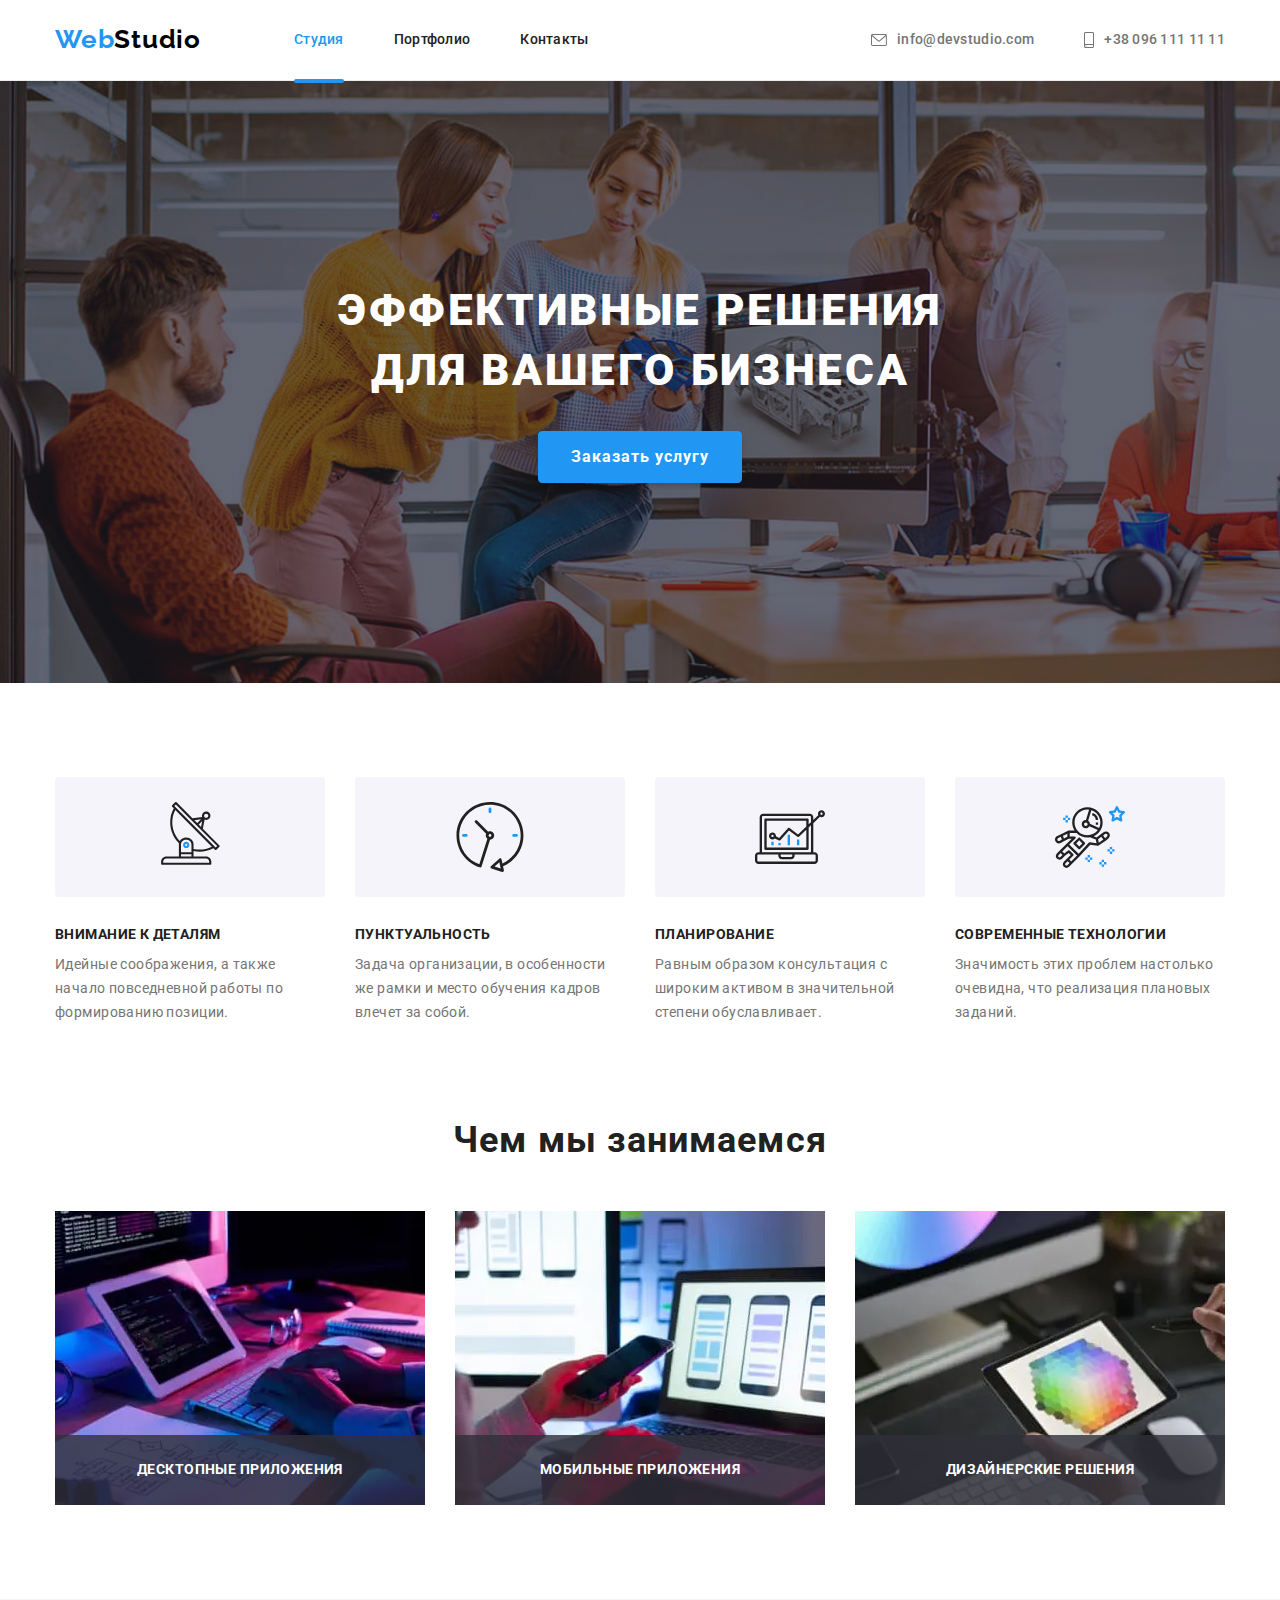
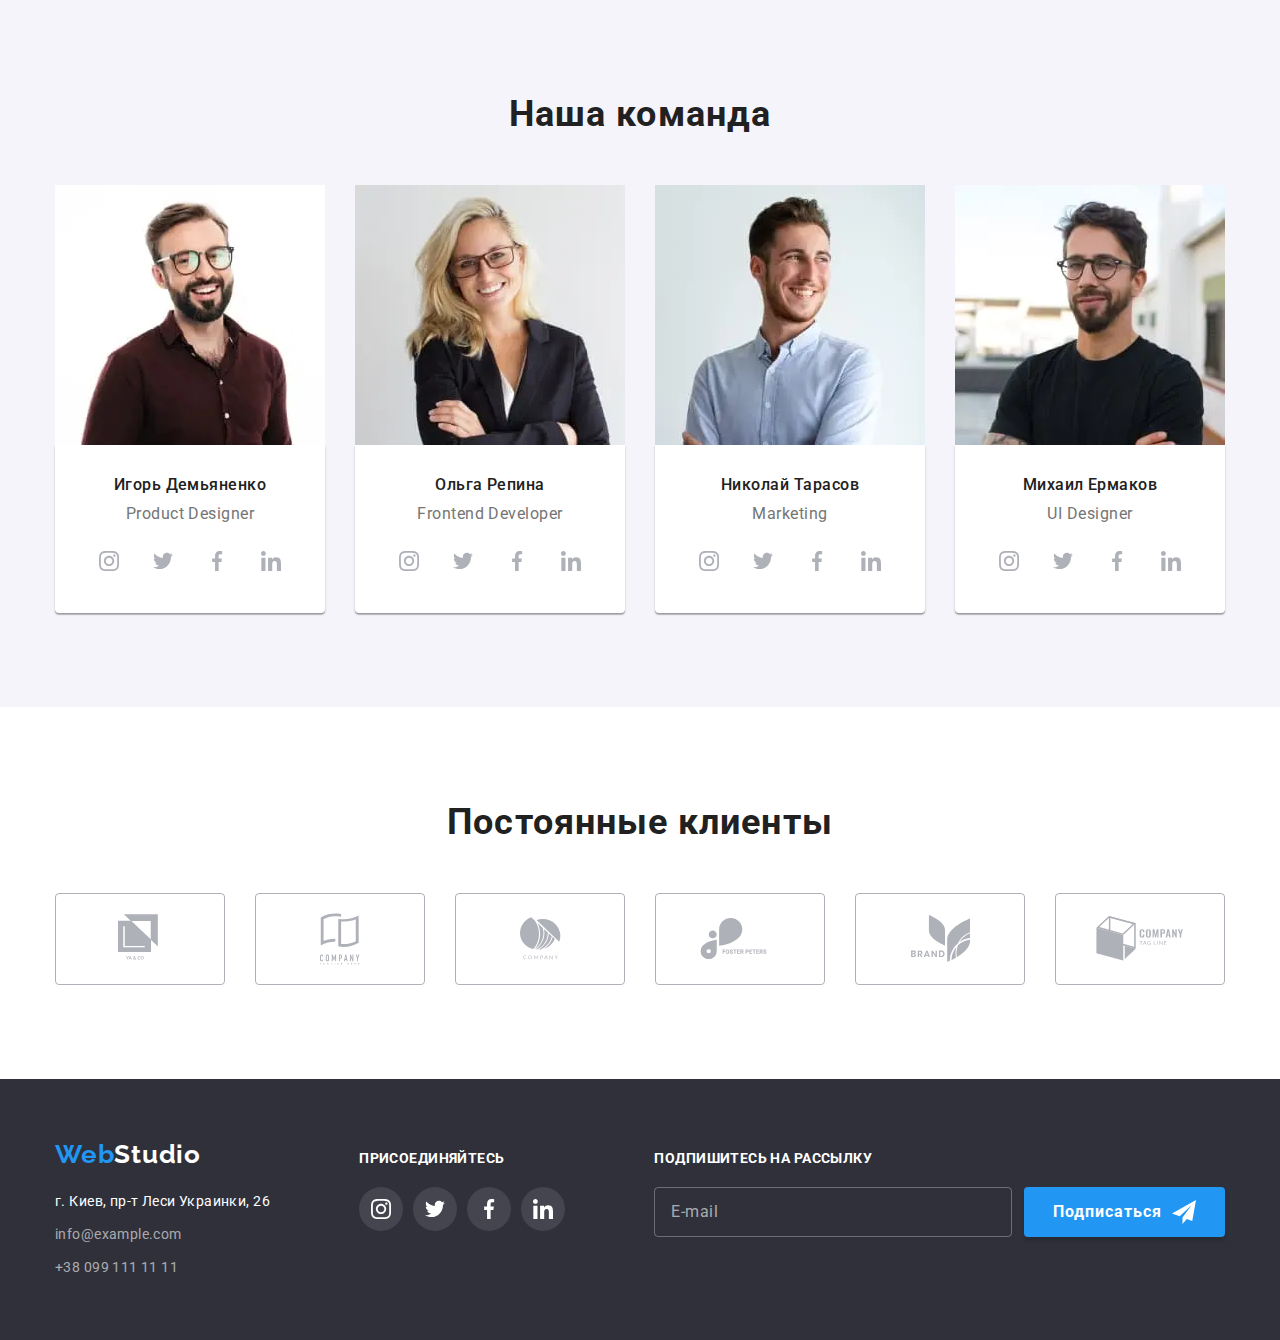
==== commit 9bbdb91a: "add" ====
--- a/index.html
+++ b/index.html
@@ -2,162 +2,207 @@
 <html lang="ru">
   <head>
     <meta charset="UTF-8" />
+    <meta http-equiv="X-UA-Compatible" content="IE=edge" />
     <meta name="viewport" content="width=device-width, initial-scale=1.0" />
-    <title>WebStudio</title>
+    <title>Студия</title>
+    <link
+      rel="stylesheet"
+      href="https://cdnjs.cloudflare.com/ajax/libs/modern-normalize/1.0.0/modern-normalize.min.css"
+    />
+    <link rel="preconnect" href="https://fonts.gstatic.com" />
     <link
       href="https://fonts.googleapis.com/css2?family=Raleway:wght@700&family=Roboto:wght@400;500;700;900&display=swap"
       rel="stylesheet"
     />
-
-    <link
-      rel="stylesheet"
-      href="https://cdnjs.cloudflare.com/ajax/libs/modern-normalize/1.1.0/modern-normalize.min.css"
-    />
     <link rel="stylesheet" href="./css/main.min.css" />
   </head>
+
   <body>
-    <!--Шапка сайта-->
-
-    <header class="header-relative">
-      <div class="conteiner">
-        <nav class="main-nav">
-          <a href="" class="logo"
-            >Web <span class="top-color-logo"> Studio</span>
-          </a>
-
-          <ul class="site-nav-list">
-            <li class="item">
-              <a href="" class="nav-link current">Студия</a>
-            </li>
-            <li class="item">
-              <a href="./portfolio.html" class="nav-link">Портфолио</a>
-            </li>
-            <li class="item"><a href="" class="nav-link">Контакты</a></li>
+    <!-- HEADER-->
+
+    <header class="header">
+      <div class="container">
+        <nav class="navigation">
+          <a class="logo logo__header link" href="./index.html"
+            >Web<span class="logo__theme_durk">Studio</span></a
+          >
+          <ul class="navigation_list list">
+            <li class="navigation__item">
+              <a
+                class="navigation__current navigation__link link"
+                href="./index.html"
+                >Студия</a
+              >
+            </li>
+            <li class="navigation__item">
+              <a class="navigation__link link" href="./portfolio.html"
+                >Портфолио</a
+              >
+            </li>
+            <li class="navigation__item">
+              <a class="navigation__link link" href="">Контакты</a>
+            </li>
           </ul>
-
-          <ul class="list">
-            <li class="item item-mail">
-              <a href="" class="mail">
-                <svg class="icon-contacts" width="16" height="11">
-                  <use href="./images/icons/sprite.svg#icon-logomail"></use>
-                </svg>
-                info@devstudio.com
-              </a>
-            </li>
-            <li class="item">
-              <a href="" class="tel">
-                <svg class="icon-contacts" width="10" height="15">
-                  <use href="./images/icons/sprite.svg#icon-logophone"></use>
-                </svg>
-                +38 096 111 11 11
-              </a>
+        </nav>
+        <button type="button" class="header__burger-btn" data-menu-button>
+          <svg class="header__burger-icon" width="40" height="40">
+            <use href="./images/sprite.svg#icon-menu"></use>
+          </svg>
+        </button>
+        <ul class="header__contacts-list list">
+          <li class="header__contacts-item">
+            <a
+              class="header__contacts-link link"
+              href="mailto=info@devstudio.com"
+            >
+              <svg class="header__contacts-icon" width="16" height="12">
+                <use href="./images/sprite.svg#icon-envelope"></use></svg
+              >info@devstudio.com
+            </a>
+          </li>
+          <li class="header__contacts-item">
+            <a class="header__contacts-link link" href="tel:+380961111111">
+              <svg class="header__contacts-icon" width="10" height="16">
+                <use href="./images/sprite.svg#icon-smartphone"></use></svg
+              >+38 096 111 11 11
+            </a>
+          </li>
+        </ul>
+      </div>
+
+      <!--=============== Мобільне меню  ===============-->
+
+      <div class="mobile-menu" data-menu>
+        <button
+          type="button"
+          class="mobile-menu__close-btn js-close-menu"
+          data-menu-close
+        >
+          <svg class="mobile-menu__close-icon" width="40" height="40">
+            <use href="./images/sprite.svg#icon-close"></use>
+          </svg>
+        </button>
+        <div class="mobile-menu__container">
+          <ul class="mobile-menu__nav-list list">
+            <li class="mobile-menu__nav-item">
+              <a
+                href="./index.html"
+                class="mobile-menu__nav-link mobile-menu__current link"
+                >Студия</a
+              >
+            </li>
+            <li class="mobile-menu__nav-item">
+              <a href="./portfolio.html" class="mobile-menu__nav-link link"
+                >Портфолио</a
+              >
+            </li>
+            <li class="mobile-menu__nav-item">
+              <a href="#" class="mobile-menu__nav-link link">Контакты</a>
             </li>
           </ul>
-          <button
-            class="menu-button"
-            type="button"
-            aria-controls="menu-conteiner"
-            aria-expanded="false"
-            data-menu-button
-          >
-            <svg
-              width="40"
-              height="40"
-              aria-label="Переключатель мобильного меню"
-            >
-              <use
-                class="icon-cross"
-                href="./images/icons/sprite.svg#icon-close-menu"
-              ></use>
-              <use
-                class="icon-menu"
-                href="./images/icons/sprite.svg#icon-mobal-menu"
-              ></use>
-            </svg>
-          </button>
-
-          <div class="menu-container" id="menu-conteiner" data-menu>
-            <ul class="site-nav-list menu-nav">
-              <li class="item mob-item">
-                <a href="" class="nav-link">Студия</a>
+          <div class="mobile-menu__contacts">
+            <ul class="mobile-menu__contacts-list list">
+              <li class="mobile-menu__contacts-item">
+                <a href="tel:380961111111" class="mobile-menu__phone-link link">
+                  +38 096 111 11 11</a
+                >
               </li>
-              <li class="item mob-item">
-                <a href="./portfolio.html" class="nav-link">Портфолио</a>
-              </li>
-              <li class="item mob-item">
-                <a href="" class="nav-link">Контакты</a>
+              <li class="mobile-menu__contacts-item">
+                <a
+                  href="mailto:info@devstudio.co"
+                  class="mobile-menu__mail-link mobile-menu__contact-link--color link"
+                >
+                  info@devstudio.com</a
+                >
               </li>
             </ul>
-
-            <ul class="list menu-contacts">
-              <li class="item item-mail">
-                <a href="" class="mail">
-                  <svg class="icon-contacts" width="16" height="11">
-                    <use href="./images/icons/sprite.svg#icon-logomail"></use>
-                  </svg>
-                  info@devstudio.com
-                </a>
+            <ul class="mobile-menu__social-list list">
+              <li class="mobile-menu__social-item">
+                <a href="#" class="mobile-menu__social-link link">Instagram</a>
               </li>
-              <li class="item">
-                <a href="" class="tel">
-                  <svg class="icon-contacts" width="10" height="15">
-                    <use href="./images/icons/sprite.svg#icon-logophone"></use>
-                  </svg>
-                  +38 096 111 11 11
-                </a>
+              <li class="mobile-menu__social-item">
+                <a href="#" class="mobile-menu__social-link link">Twitter</a>
+              </li>
+              <li class="mobile-menu__social-item">
+                <a href="#" class="mobile-menu__social-link link">Facebook</a>
+              </li>
+              <li class="mobile-menu__social-item">
+                <a href="#" class="mobile-menu__social-link link">Linkedln</a>
               </li>
             </ul>
           </div>
-        </nav>
-      </div>
-    </header>
-    <main>
-      <!--Герой-->
-
-      <div class="overlay">
-        <div class="conteiner">
-          <section class="section">
-            <h1 class="top-tittle">
-              ЭФФЕКТИВНЫЕ РЕШЕНИЯ<br />
-              ДЛЯ ВАШЕГО БИЗНЕСА
-            </h1>
-            <button data-modal-open class="tittle-button">
-              Заказать услугу
-            </button>
-          </section>
         </div>
       </div>
 
-      <!--Преимущества-->
-
-      <section class="main-content-section">
-        <div class="conteiner features-conteiner">
-          <h2 class="visually-hidden">Преимущества</h2>
-          <ul class="features">
-            <li class="item icon-attention">
-              <h3>ВНИМАНИЕ К ДЕТАЛЯМ</h3>
-              <p class="text">
+      <!--===============кінець мобільного меню  ===============-->
+    </header>
+
+    <main>
+      <!-- Герой-->
+
+      <section class="hero">
+        <div class="container">
+          <h1 class="hero__title">Эффективные решения для вашего бизнеса</h1>
+          <button
+            class="modal-btn hero__modal-btn"
+            data-modal-open
+            type="button"
+          >
+            Заказать услугу
+          </button>
+        </div>
+      </section>
+
+      <!-- About US -->
+
+      <section class="about">
+        <div class="container">
+          <h2 class="visually-hidden">О нас</h2>
+          <ul class="about__list list">
+            <li class="about__item">
+              <div class="about__container-icon">
+                <svg class="about__icon" width="70" height="70">
+                  <use href="./images/sprite.svg#icon-antenna"></use>
+                </svg>
+              </div>
+              <h3 class="about__title">Внимание к деталям</h3>
+              <p class="about__dscrptn">
                 Идейные соображения, а также начало повседневной работы по
                 формированию позиции.
               </p>
             </li>
-            <li class="item icon-punctuality">
-              <h3>ПУНКТУАЛЬНОСТЬ</h3>
-              <p class="text">
+            <li class="about__item">
+              <div class="about__container-icon">
+                <svg class="about__icon" width="70" height="70">
+                  <use href="./images/sprite.svg#icon-clock"></use>
+                </svg>
+              </div>
+              <h3 class="about__title">Пунктуальность</h3>
+              <p class="about__dscrptn">
                 Задача организации, в особенности же рамки и место обучения
                 кадров влечет за собой.
               </p>
             </li>
-            <li class="item icon-planning">
-              <h3>ПЛАНИРОВАНИЕ</h3>
-              <p class="text">
+            <li class="about__item">
+              <div class="about__container-icon">
+                <svg class="about__icon" width="70" height="70">
+                  <use href="./images/sprite.svg#icon-diagram"></use>
+                </svg>
+              </div>
+              <h3 class="about__title">Планирование</h3>
+              <p class="about__dscrptn">
                 Равным образом консультация с широким активом в значительной
                 степени обуславливает.
               </p>
             </li>
-            <li class="item icon-technologies">
-              <h3>СОВРЕМЕННЫЕ ТЕХНОЛОГИИ</h3>
-              <p class="text">
+            <li class="about__item">
+              <div class="about__container-icon">
+                <svg class="about__icon" width="70" height="70">
+                  <use href="./images/sprite.svg#icon-astronaut"></use>
+                </svg>
+              </div>
+              <h3 class="about__title">Современные технологии</h3>
+              <p class="about__dscrptn">
                 Значимость этих проблем настолько очевидна, что реализация
                 плановых заданий.
               </p>
@@ -166,71 +211,85 @@
         </div>
       </section>
 
-      <!--Чем мы занимаемся-->
-
-      <section class="main-content-section section-none">
-        <div class="conteiner">
-          <h2 class="tittle">Чем мы занимаемся</h2>
-          <ul class="projects-item">
-            <li class="projects-elements">
-              <div class="box-image">
-                <picture>
-                  <source
-                    srcset="
-                      ./images/projects/card-1.jpg   1x,
-                      ./images/projects/card-1@2.jpg 2x
-                    "
-                    media="(min-width: 1200px)"
-                  />
-                  <img
-                    src="./images/projects/card-1.jpg"
-                    alt="ДЕСКТОПНЫЕ ПРИЛОЖЕНИЯ"
-                  />
-                </picture>
-                <div class="text-position">
-                  <h3 class="projects">ДЕСКТОПНЫЕ ПРИЛОЖЕНИЯ</h3>
-                </div>
-              </div>
-            </li>
-            <li class="projects-elements">
-              <div class="box-image">
-                <picture>
-                  <source
-                    srcset="
-                      ./images/projects/card-2.jpg   1x,
-                      ./images/projects/card-2@2.jpg 2x
-                    "
-                    media="(min-width: 1200px)"
-                  />
-                  <img
-                    src="./images/projects/card-2.jpg"
-                    alt="МОБИЛЬНЫЕ ПРИЛОЖЕНИЯ"
-                  />
-                </picture>
-                <div class="text-position">
-                  <h3 class="projects">МОБИЛЬНЫЕ ПРИЛОЖЕНИЯ</h3>
-                </div>
-              </div>
-            </li>
-            <li class="projects-elements">
-              <div class="box-image">
-                <picture>
-                  <source
-                    srcset="
-                      ./images/projects/card-3.jpg   1x,
-                      ./images/projects/card-3@2.jpg 2x
-                    "
-                    media="(min-width: 1200px)"
-                  />
-                  <img
-                    src="./images/projects/card-3.jpg"
-                    alt="ДИЗАЙНЕРСКИЕ РЕШЕНИЯ"
-                  />
-                </picture>
-                <div class="text-position">
-                  <h3 class="projects">ДИЗАЙНЕРСКИЕ РЕШЕНИЯ</h3>
-                </div>
-              </div>
+      <!--Наші проекти-->
+
+      <section class="occupation">
+        <div class="container">
+          <h2 class="occupation__title">Чем мы занимаемся</h2>
+          <ul class="occupation__list list">
+            <li class="occupation__item">
+              <picture class="picture">
+                <source
+                  srcset="
+                    ./images/img-section-occupation/desktop-occupation1.webp    1x,
+                    ./images/img-section-occupation/desktop-occupation1@2x.webp 2x
+                  "
+                  media="(min-width: 1200px)"
+                  type="image/webp"
+                />
+                <source
+                  srcset="
+                    ./images/img-section-occupation/desktop-occupation1.jpg 1x,
+                    ./images/img-section-occupation/desktop-occupation1.jpg 2x
+                  "
+                  media="(min-width: 1200px)"
+                />
+                <img
+                  src="./images/img-section-occupation/desktop-occupation1.jpg"
+                  alt="разработчик занимается версткой"
+                />
+              </picture>
+
+              <p class="occupation__caption">Десктопные приложения</p>
+            </li>
+            <li class="occupation__item">
+              <picture class="picture">
+                <source
+                  srcset="
+                    ./images/img-section-occupation/desktop-occupation2.webp    1x,
+                    ./images/img-section-occupation/desktop-occupation2@2x.webp 2x
+                  "
+                  media="(min-width: 1200px)"
+                  type="image/webp"
+                />
+                <source
+                  srcset="
+                    ./images/img-section-occupation/desktop-occupation2.jpg 1x,
+                    ./images/img-section-occupation/desktop-occupation2.jpg 2x
+                  "
+                  media="(min-width: 1200px)"
+                />
+                <img
+                  src="./images/img-section-occupation/desktop-occupation2.jpg"
+                  alt="разработчик работает над интерфейсом"
+                />
+              </picture>
+
+              <p class="occupation__caption">Мобильные приложения</p>
+            </li>
+            <li class="occupation__item">
+              <picture class="picture">
+                <source
+                  srcset="
+                    ./images/img-section-occupation/desktop-occupation3.webp    1x,
+                    ./images/img-section-occupation/desktop-occupation3@2x.webp 2x
+                  "
+                  media="(min-width: 1200px)"
+                  type="image/webp"
+                />
+                <source
+                  srcset="
+                    ./images/img-section-occupation/desktop-occupation3.jpg 1x,
+                    ./images/img-section-occupation/desktop-occupation3.jpg 2x
+                  "
+                  media="(min-width: 1200px)"
+                />
+                <img
+                  src="./images/img-section-occupation/desktop-occupation3.jpg"
+                  alt="разработчик подбирает цветовое решение"
+                />
+              </picture>
+              <p class="occupation__caption">Дизайнерские решения</p>
             </li>
           </ul>
         </div>
@@ -238,312 +297,421 @@
 
       <!--Наша команда-->
 
-      <section class="main-content-section team">
-        <div class="conteiner">
-          <h2 class="tittle">Наша команда</h2>
-
-          <ul class="team-item">
-            <li class="team-element">
-              <picture>
-                <source
-                  srcset="
-                    ./images/team/desktop/card-1-d.jpg   1x,
-                    ./images/team/desktop/card-1-d@2.jpg 2x
-                  "
-                  media="(min-width: 1200px)"
-                />
-                <source
-                  srcset="
-                    ./images/team/tablet/card-1-t.jpg   1x,
-                    ./images/team/tablet/card-1-t@2.jpg 2x
+      <section class="developments">
+        <div class="container">
+          <h2 class="developments__title">Наша команда</h2>
+          <ul class="developments__list list">
+            <li class="developments__item">
+              <picture class="picture">
+                <source
+                  srcset="
+                    ./images/img-section-development-team/desktop/desktop-product-designer.webp    1x,
+                    ./images/img-section-development-team/desktop/desktop-product-designer@2x.webp 2x
+                  "
+                  media="(min-width: 1200px)"
+                  type="image/webp"
+                />
+                <source
+                  srcset="
+                    ./images/img-section-development-team/desktop/desktop-product-designer.jpg    1x,
+                    ./images/img-section-development-team/desktop/desktop-product-designer@2x.jpg 2x
+                  "
+                  media="(min-width: 1200px)"
+                />
+
+                <source
+                  srcset="
+                    ./images/img-section-development-team/tablet/tablet-product-designer.webp    1x,
+                    ./images/img-section-development-team/tablet/tablet-product-designer@2x.webp 2x
                   "
                   media="(min-width: 768px)"
-                />
-                <source
-                  srcset="
-                    ./images/team/mobile/card-1-m.jpg   1x,
-                    ./images/team/mobile/card-1-m@2.jpg 2x
-                  "
-                  media="(max-width: 767px)"
-                />
+                  type="image/webp"
+                />
+                <source
+                  srcset="
+                    ./images/img-section-development-team/tablet/tablet-product-designer.jpg    1x,
+                    ./images/img-section-development-team/tablet/tablet-product-designer@2x.jpg 2x
+                  "
+                  media="(min-width: 768px)"
+                />
+
+                <source
+                  srcset="
+                    ./images/img-section-development-team/mobile/mobile-product-designer.webp    1x,
+                    ./images/img-section-development-team/mobile/mobile-product-designer@2x.webp 2x
+                  "
+                  media="(min-width: 320px)"
+                  type="image/webp"
+                />
+                <source
+                  srcset="
+                    ./images/img-section-development-team/mobile/mobile-product-designer.jpg    1x,
+                    ./images/img-section-development-team/mobile/mobile-product-designer@2x.jpg 2x
+                  "
+                  media="(min-width: 320px)"
+                />
+
                 <img
-                  src="./images/team/desktop/card-1-d.jpg"
-                  alt="Игорь Демьяненко"
+                  src="./images/img-section-development-team/mobile/mobile-product-designer.jpg"
+                  alt="фотография дизайнера"
                 />
               </picture>
-              <h3 class="names">Игорь Демьяненко</h3>
-              <p class="names-text">Product Designer</p>
-              <ul class="social-links">
-                <li class="social-element">
-                  <a href="" class="social-icons-link">
-                    <svg class="social-icon" width="20" height="20">
-                      <use
-                        href="./images/icons/sprite.svg#icon-instagram"
-                      ></use>
-                    </svg>
-                  </a>
-                </li>
-                <li class="social-element">
-                  <a href="" class="social-icons-link">
-                    <svg class="social-icon" width="20" height="20">
-                      <use href="./images/icons/sprite.svg#icon-twitter"></use>
-                    </svg>
-                  </a>
-                </li>
-                <li class="social-element">
-                  <a href="" class="social-icons-link">
-                    <svg class="social-icon" width="20" height="20">
-                      <use href="./images/icons/sprite.svg#icon-facebook"></use>
-                    </svg>
-                  </a>
-                </li>
-                <li class="social-element">
-                  <a href="" class="social-icons-link">
-                    <svg class="social-icon" width="20" height="20">
-                      <use href="./images/icons/sprite.svg#icon-linkedin"></use>
-                    </svg>
-                  </a>
-                </li>
-              </ul>
-            </li>
-            <li class="team-element">
-              <picture>
-                <source
-                  srcset="
-                    ./images/team/desktop/card-2-d.jpg   1x,
-                    ./images/team/desktop/card-2-d@2.jpg 2x
-                  "
-                  media="(min-width: 1200px)"
-                />
-                <source
-                  srcset="
-                    ./images/team/tablet/card-2-t.jpg   1x,
-                    ./images/team/tablet/card-2-t@2.jpg 2x
+
+              <div class="developments__wrapper">
+                <h3 class="developments__title-team">Игорь Демьяненко</h3>
+                <p class="developments__dscrptn" lang="en">Product Designer</p>
+                <ul class="social-list list">
+                  <li class="social-list__item">
+                    <a href="" class="social-list__link link">
+                      <svg class="social-list__icon" width="20" height="20">
+                        <use href="./images/sprite.svg#icon-instagram"></use>
+                      </svg>
+                    </a>
+                  </li>
+                  <li class="social-list__item">
+                    <a href="" class="social-list__link link">
+                      <svg class="social-list__icon" width="20" height="20">
+                        <use href="./images/sprite.svg#icon-twitter"></use>
+                      </svg>
+                    </a>
+                  </li>
+                  <li class="social-list__item">
+                    <a href="" class="social-list__link link">
+                      <svg class="social-list__icon" width="20" height="20">
+                        <use href="./images/sprite.svg#icon-facebook"></use>
+                      </svg>
+                    </a>
+                  </li>
+                  <li class="social-list__item">
+                    <a href="" class="social-list__link link">
+                      <svg class="social-list__icon" width="20" height="20">
+                        <use href="./images/sprite.svg#icon-linkedin"></use>
+                      </svg>
+                    </a>
+                  </li>
+                </ul>
+              </div>
+            </li>
+            <li class="developments__item">
+              <picture class="picture">
+                <source
+                  srcset="
+                    ./images/img-section-development-team/desktop/desktop-frontend-developer.webp    1x,
+                    ./images/img-section-development-team/desktop/desktop-frontend-developer@2x.webp 2x
+                  "
+                  media="(min-width: 1200px)"
+                  type="image/webp"
+                />
+                <source
+                  srcset="
+                    ./images/img-section-development-team/desktop/desktop-frontend-developer.jpg    1x,
+                    ./images/img-section-development-team/desktop/desktop-frontend-developer@2x.jpg 2x
+                  "
+                  media="(min-width: 1200px)"
+                />
+
+                <source
+                  srcset="
+                    ./images/img-section-development-team/tablet/tablet-frontend-developer.webp    1x,
+                    ./images/img-section-development-team/tablet/tablet-frontend-developer@2x.webp 2x
                   "
                   media="(min-width: 768px)"
-                />
-                <source
-                  srcset="
-                    ./images/team/mobile/card-2-m.jpg   1x,
-                    ./images/team/mobile/card-2-m@2.jpg 2x
-                  "
-                  media="(max-width: 767px)"
+                  type="image/webp"
+                />
+                <source
+                  srcset="
+                    ./images/img-section-development-team/tablet/tablet-frontend-developer.jpg    1x,
+                    ./images/img-section-development-team/tablet/tablet-frontend-developer@2x.jpg 2x
+                  "
+                  media="(min-width: 768px)"
+                />
+
+                <source
+                  srcset="
+                    ./images/img-section-development-team/mobile/mobile-frontend-developer.webp    1x,
+                    ./images/img-section-development-team/mobile/mobile-frontend-developer@2x.webp 2x
+                  "
+                  media="(min-width: 320px)"
+                  type="image/webp"
+                />
+                <source
+                  srcset="
+                    ./images/img-section-development-team/mobile/mobile-frontend-developer.jpg    1x,
+                    ./images/img-section-development-team/mobile/mobile-frontend-developer@2x.jpg 2x
+                  "
+                  media="(min-width: 320px)"
                 />
                 <img
-                  src="./images/team/desktop/card-2-d.jpg"
-                  alt="Ольга Репина"
+                  src="./images/img-section-development-team/mobile/mobile-frontend-developer.jpg"
+                  alt="фотография фронтенд разработчика"
                 />
               </picture>
-              <h3 class="names">Ольга Репина</h3>
-              <p class="names-text">Frontend Developer</p>
-              <ul class="social-links">
-                <li class="social-element">
-                  <a href="" class="social-icons-link">
-                    <svg class="social-icon" width="20" height="20">
-                      <use
-                        href="./images/icons/sprite.svg#icon-instagram"
-                      ></use>
-                    </svg>
-                  </a>
-                </li>
-                <li class="social-element">
-                  <a href="" class="social-icons-link">
-                    <svg class="social-icon" width="20" height="20">
-                      <use href="./images/icons/sprite.svg#icon-twitter"></use>
-                    </svg>
-                  </a>
-                </li>
-                <li class="social-element">
-                  <a href="" class="social-icons-link">
-                    <svg class="social-icon" width="20" height="20">
-                      <use href="./images/icons/sprite.svg#icon-facebook"></use>
-                    </svg>
-                  </a>
-                </li>
-                <li class="social-element">
-                  <a href="" class="social-icons-link">
-                    <svg class="social-icon" width="20" height="20">
-                      <use href="./images/icons/sprite.svg#icon-linkedin"></use>
-                    </svg>
-                  </a>
-                </li>
-              </ul>
-            </li>
-            <li class="team-element">
-              <picture>
-                <source
-                  srcset="
-                    ./images/team/desktop/card-3-d.jpg   1x,
-                    ./images/team/desktop/card-3-d@2.jpg 2x
-                  "
-                  media="(min-width: 1200px)"
-                />
-                <source
-                  srcset="
-                    ./images/team/tablet/card-3-t.jpg   1x,
-                    ./images/team/tablet/card-3-t@2.jpg 2x
+
+              <div class="developments__wrapper">
+                <h3 class="developments__title-team">Ольга Репина</h3>
+                <p class="developments__dscrptn" lang="en">
+                  Frontend Developer
+                </p>
+                <ul class="social-list list">
+                  <li class="social-list__item">
+                    <a href="" class="social-list__link link">
+                      <svg class="social-list__icon" width="20" height="20">
+                        <use href="./images/sprite.svg#icon-instagram"></use>
+                      </svg>
+                    </a>
+                  </li>
+                  <li class="social-list__item">
+                    <a href="" class="social-list__link link">
+                      <svg class="social-list__icon" width="20" height="20">
+                        <use href="./images/sprite.svg#icon-twitter"></use>
+                      </svg>
+                    </a>
+                  </li>
+                  <li class="social-list__item">
+                    <a href="" class="social-list__link link">
+                      <svg class="social-list__icon" width="20" height="20">
+                        <use href="./images/sprite.svg#icon-facebook"></use>
+                      </svg>
+                    </a>
+                  </li>
+                  <li class="social-list__item">
+                    <a href="" class="social-list__link link">
+                      <svg class="social-list__icon" width="20" height="20">
+                        <use href="./images/sprite.svg#icon-linkedin"></use>
+                      </svg>
+                    </a>
+                  </li>
+                </ul>
+              </div>
+            </li>
+            <li class="developments__item">
+              <picture class="picture">
+                <source
+                  srcset="
+                    ./images/img-section-development-team/desktop/desktop-marketing.webp    1x,
+                    ./images/img-section-development-team/desktop/desktop-marketing@2x.webp 2x
+                  "
+                  media="(min-width: 1200px)"
+                  type="image/webp"
+                />
+                <source
+                  srcset="
+                    ./images/img-section-development-team/desktop/desktop-marketing.jpg    1x,
+                    ./images/img-section-development-team/desktop/desktop-marketing@2x.jpg 2x
+                  "
+                  media="(min-width: 1200px)"
+                />
+
+                <source
+                  srcset="
+                    ./images/img-section-development-team/tablet/tablet-marketing.webp    1x,
+                    ./images/img-section-development-team/tablet/tablet-marketing@2x.webp 2x
                   "
                   media="(min-width: 768px)"
-                />
-                <source
-                  srcset="
-                    ./images/team/mobile/card-3-m.jpg   1x,
-                    ./images/team/mobile/card-3-m@2.jpg 2x
-                  "
-                  media="(max-width: 767px)"
+                  type="image/webp"
+                />
+                <source
+                  srcset="
+                    ./images/img-section-development-team/tablet/tablet-marketing.jpg    1x,
+                    ./images/img-section-development-team/tablet/tablet-marketing@2x.jpg 2x
+                  "
+                  media="(min-width: 768px)"
+                />
+
+                <source
+                  srcset="
+                    ./images/img-section-development-team/mobile/mobile-marketing.webp    1x,
+                    ./images/img-section-development-team/mobile/mobile-marketing@2x.webp 2x
+                  "
+                  media="(min-width: 320px)"
+                  type="image/webp"
+                />
+                <source
+                  srcset="
+                    ./images/img-section-development-team/mobile/mobile-marketing.jpg    1x,
+                    ./images/img-section-development-team/mobile/mobile-marketing@2x.jpg 2x
+                  "
+                  media="(min-width: 320px)"
                 />
                 <img
-                  src="./images/team/desktop/card-3-d.jpg"
-                  alt="Николай Тарасов"
+                  src="./images/img-section-development-team/mobile/mobile-marketing.jpg"
+                  alt="фотография маркетолога"
                 />
               </picture>
-              <h3 class="names">Николай Тарасов</h3>
-              <p class="names-text">Marketing</p>
-              <ul class="social-links">
-                <li class="social-element">
-                  <a href="" class="social-icons-link">
-                    <svg class="social-icon" width="20" height="20">
-                      <use
-                        href="./images/icons/sprite.svg#icon-instagram"
-                      ></use>
-                    </svg>
-                  </a>
-                </li>
-                <li class="social-element">
-                  <a href="" class="social-icons-link">
-                    <svg class="social-icon" width="20" height="20">
-                      <use href="./images/icons/sprite.svg#icon-twitter"></use>
-                    </svg>
-                  </a>
-                </li>
-                <li class="social-element">
-                  <a href="" class="social-icons-link">
-                    <svg class="social-icon" width="20" height="20">
-                      <use href="./images/icons/sprite.svg#icon-facebook"></use>
-                    </svg>
-                  </a>
-                </li>
-                <li class="social-element">
-                  <a href="" class="social-icons-link">
-                    <svg class="social-icon" width="20" height="20">
-                      <use href="./images/icons/sprite.svg#icon-linkedin"></use>
-                    </svg>
-                  </a>
-                </li>
-              </ul>
-            </li>
-            <li class="team-element">
-              <picture>
-                <source
-                  srcset="
-                    ./images/team/desktop/card-4-d.jpg   1x,
-                    ./images/team/desktop/card-4-d@2.jpg 2x
-                  "
-                  media="(min-width: 1200px)"
-                />
-                <source
-                  srcset="
-                    ./images/team/tablet/card-4-t.jpg   1x,
-                    ./images/team/tablet/card-4-t@2.jpg 2x
+
+              <div class="developments__wrapper">
+                <h3 class="developments__title-team">Николай Тарасов</h3>
+                <p class="developments__dscrptn" lang="en">Marketing</p>
+                <ul class="social-list list">
+                  <li class="social-list__item">
+                    <a href="" class="social-list__link link">
+                      <svg class="social-list__icon" width="20" height="20">
+                        <use href="./images/sprite.svg#icon-instagram"></use>
+                      </svg>
+                    </a>
+                  </li>
+                  <li class="social-list__item">
+                    <a href="" class="social-list__link link">
+                      <svg class="social-list__icon" width="20" height="20">
+                        <use href="./images/sprite.svg#icon-twitter"></use>
+                      </svg>
+                    </a>
+                  </li>
+                  <li class="social-list__item">
+                    <a href="" class="social-list__link link">
+                      <svg class="social-list__icon" width="20" height="20">
+                        <use href="./images/sprite.svg#icon-facebook"></use>
+                      </svg>
+                    </a>
+                  </li>
+                  <li class="social-list__item">
+                    <a href="" class="social-list__link link">
+                      <svg class="social-list__icon" width="20" height="20">
+                        <use href="./images/sprite.svg#icon-linkedin"></use>
+                      </svg>
+                    </a>
+                  </li>
+                </ul>
+              </div>
+            </li>
+            <li class="developments__item">
+              <picture class="picture">
+                <source
+                  srcset="
+                    ./images/img-section-development-team/desktop/desktop-ui-designer.webp    1x,
+                    ./images/img-section-development-team/desktop/desktop-ui-designer@2x.webp 2x
+                  "
+                  media="(min-width: 1200px)"
+                  type="image/webp"
+                />
+                <source
+                  srcset="
+                    ./images/img-section-development-team/desktop/desktop-ui-designer.jpg    1x,
+                    ./images/img-section-development-team/desktop/desktop-ui-designer@2x.jpg 2x
+                  "
+                  media="(min-width: 1200px)"
+                />
+
+                <source
+                  srcset="
+                    ./images/img-section-development-team/tablet/tablet-ui-designer.webp    1x,
+                    ./images/img-section-development-team/tablet/tablet-ui-designer@2x.webp 2x
                   "
                   media="(min-width: 768px)"
-                />
-                <source
-                  srcset="
-                    ./images/team/mobile/card-4-m.jpg   1x,
-                    ./images/team/mobile/card-4-m@2.jpg 2x
-                  "
-                  media="(max-width: 767px)"
+                  type="image/webp"
+                />
+                <source
+                  srcset="
+                    ./images/img-section-development-team/tablet/tablet-ui-designer.jpg    1x,
+                    ./images/img-section-development-team/tablet/tablet-ui-designer@2x.jpg 2x
+                  "
+                  media="(min-width: 768px)"
+                />
+
+                <source
+                  srcset="
+                    ./images/img-section-development-team/mobile/mobile-ui-designer.webp    1x,
+                    ./images/img-section-development-team/mobile/mobile-ui-designer@2x.webp 2x
+                  "
+                  media="(min-width: 320px)"
+                  type="image/webp"
+                />
+                <source
+                  srcset="
+                    ./images/img-section-development-team/mobile/mobile-ui-designer.jpg    1x,
+                    ./images/img-section-development-team/mobile/mobile-ui-designer@2x.jpg 2x
+                  "
+                  media="(min-width: 320px)"
                 />
                 <img
-                  src="./images/team/desktop/card-4-d.jpg"
-                  alt="Михаил Ермаков"
+                  src="./images/img-section-development-team/mobile/mobile-ui-designer.jpg"
+                  alt="фотография дизайнера пользовательского интерфейса"
                 />
               </picture>
-              <h3 class="names">Михаил Ермаков</h3>
-              <p class="names-text">UI Designer</p>
-              <ul class="social-links">
-                <li class="social-element">
-                  <a href="" class="social-icons-link">
-                    <svg class="social-icon" width="20" height="20">
-                      <use
-                        href="./images/icons/sprite.svg#icon-instagram"
-                      ></use>
-                    </svg>
-                  </a>
-                </li>
-                <li class="social-element">
-                  <a href="" class="social-icons-link">
-                    <svg class="social-icon" width="20" height="20">
-                      <use href="./images/icons/sprite.svg#icon-twitter"></use>
-                    </svg>
-                  </a>
-                </li>
-                <li class="social-element">
-                  <a href="" class="social-icons-link">
-                    <svg class="social-icon" width="20" height="20">
-                      <use href="./images/icons/sprite.svg#icon-facebook"></use>
-                    </svg>
-                  </a>
-                </li>
-                <li class="social-element">
-                  <a href="" class="social-icons-link">
-                    <svg class="social-icon" width="20" height="20">
-                      <use href="./images/icons/sprite.svg#icon-linkedin"></use>
-                    </svg>
-                  </a>
-                </li>
-              </ul>
+
+              <div class="developments__wrapper">
+                <h3 class="developments__title-team">Михаил Ермаков</h3>
+                <p class="developments__dscrptn" lang="en">UI Designer</p>
+                <ul class="social-list list">
+                  <li class="social-list__item">
+                    <a href="" class="social-list__link link">
+                      <svg class="social-list__icon" width="20" height="20">
+                        <use href="./images/sprite.svg#icon-instagram"></use>
+                      </svg>
+                    </a>
+                  </li>
+                  <li class="social-list__item">
+                    <a href="" class="social-list__link link">
+                      <svg class="social-list__icon" width="20" height="20">
+                        <use href="./images/sprite.svg#icon-twitter"></use>
+                      </svg>
+                    </a>
+                  </li>
+                  <li class="social-list__item">
+                    <a href="" class="social-list__link link">
+                      <svg class="social-list__icon" width="20" height="20">
+                        <use href="./images/sprite.svg#icon-facebook"></use>
+                      </svg>
+                    </a>
+                  </li>
+                  <li class="social-list__item">
+                    <a href="" class="social-list__link link">
+                      <svg class="social-list__icon" width="20" height="20">
+                        <use href="./images/sprite.svg#icon-linkedin"></use>
+                      </svg>
+                    </a>
+                  </li>
+                </ul>
+              </div>
             </li>
           </ul>
         </div>
       </section>
 
-      <!--Постоянные клиенты-->
-
-      <section class="main-content-section clients">
-        <div class="conteiner">
-          <h2 class="tittle">Постоянные клиенты</h2>
-          <ul class="clients-item">
-            <li class="clients-element">
-              <a href="" class="clients-icons-link">
-                <svg class="clients-icon" width="210" height="90">
-                  <use href="./images/icons/sprite.svg#icon-Client-1"></use>
+      <!--Клієнти(покупці)-->
+      <section class="customers">
+        <div class="container">
+          <h2 class="customers__title">Постоянные клиенты</h2>
+          <ul class="customers__list list">
+            <li class="customers__item">
+              <a href="" class="customers__link link">
+                <svg class="customers__icon" width="44" height="49">
+                  <use href="./images/sprite.svg#icon-logo-square"></use>
                 </svg>
               </a>
             </li>
-            <li class="clients-element">
-              <a href="" class="clients-icons-link">
-                <svg class="clients-icon" width="210" height="90">
-                  <use href="./images/icons/sprite.svg#icon-Client-2"></use>
+            <li class="customers__item">
+              <a href="" class="customers__link link">
+                <svg class="customers__icon" width="40" height="52">
+                  <use href="./images/sprite.svg#icon-logo-window"></use>
                 </svg>
               </a>
             </li>
-            <li class="clients-element">
-              <a href="" class="clients-icons-link">
-                <svg class="clients-icon" width="210" height="90">
-                  <use href="./images/icons/sprite.svg#icon-Client-3"></use>
+            <li class="customers__item">
+              <a href="" class="customers__link link">
+                <svg class="customers__icon" width="41" height="43">
+                  <use href="./images/sprite.svg#icon-logo-orange"></use>
                 </svg>
               </a>
             </li>
-            <li class="clients-element">
-              <a href="" class="clients-icons-link">
-                <svg class="clients-icon" width="210" height="90">
-                  <use href="./images/icons/sprite.svg#icon-Client-4"></use>
+            <li class="customers__item">
+              <a href="" class="customers__link link">
+                <svg class="customers__icon" width="80" height="42">
+                  <use href="./images/sprite.svg#icon-logo-location"></use>
                 </svg>
               </a>
             </li>
-            <li class="clients-element">
-              <a href="" class="clients-icons-link">
-                <svg class="clients-icon" width="210" height="90">
-                  <use href="./images/icons/sprite.svg#icon-Client-5"></use>
+            <li class="customers__item">
+              <a href="" class="customers__link link">
+                <svg class="customers__icon" width="59" height="47">
+                  <use href="./images/sprite.svg#icon-logo-leaves"></use>
                 </svg>
               </a>
             </li>
-            <li class="clients-element">
-              <a href="" class="clients-icons-link">
-                <svg class="clients-icon" width="210" height="90">
-                  <use href="./images/icons/sprite.svg#icon-Client-6"></use>
+            <li class="customers__item">
+              <a href="" class="customers__link link">
+                <svg class="customers__icon" width="88" height="45">
+                  <use href="./images/sprite.svg#icon-logo-cube"></use>
                 </svg>
               </a>
             </li>
@@ -552,144 +720,185 @@
       </section>
     </main>
 
-    <footer>
-      <div class="conteiner footer-block">
-        <div class="footer-contacts">
-          <div class="adress-block">
-            <a href="" class="logo"
-              >Web<span class="footer-color-logo"> Studio</span></a
-            >
-            <address>
-              <ul class="adress-list">
-                <li class="adress-item adress-prime">
-                  <a href=""
-                    ><span class="footer-adress"
-                      >г. Киев, пр-т Леси Украинки, 26</span
-                    ><br
-                  /></a>
-                </li>
-                <li class="adress-item">
-                  <a href="" class="footer-mail">info@example.com</a><br />
-                </li>
-                <li class="adress-item">
-                  <a href="" class="footer-mail">+38 099 111 11 11</a>
-                </li>
-              </ul>
-            </address>
-          </div>
-          <div class="social-links-block">
-            <b>присоединяйтесь</b>
-            <ul class="social-links footer-social">
-              <li class="social-element-footer">
-                <a href="" class="social-icons-link footer-links">
-                  <svg class="social-icon footer-icon" width="20" height="20">
-                    <use href="./images/icons/sprite.svg#icon-instagram"></use>
-                  </svg>
+    <!-- ФУТЕР -->
+
+    <footer class="footer">
+      <div class="footer__container-main container">
+        <div class="footer__container-address">
+          <a class="logo logo__footer link" href="./index.html"
+            >Web<span class="logo__theme_light">Studio</span></a
+          >
+          <address class="footer__address">
+            <ul class="contact-list list">
+              <li class="contact-list__item">
+                <a
+                  class="contact-list__link contact-list__link-address link"
+                  href="https://goo.gl/maps/tsdU5EEPxmvVZAaJ6"
+                  target="_blank"
+                  rel="noopener noreferrer"
+                  >г. Киев, пр-т Леси Украинки, 26
                 </a>
               </li>
-              <li class="social-element-footer">
-                <a href="" class="social-icons-link footer-links">
-                  <svg class="social-icon footer-icon" width="20" height="20">
-                    <use href="./images/icons/sprite.svg#icon-twitter"></use>
-                  </svg>
-                </a>
+              <li class="contact-list__item">
+                <a
+                  class="contact-list__link link"
+                  href="mailto:info@example.com"
+                  lang="en"
+                  >info@example.com</a
+                >
               </li>
-              <li class="social-element-footer">
-                <a href="" class="social-icons-link footer-links">
-                  <svg class="social-icon footer-icon" width="20" height="20">
-                    <use href="./images/icons/sprite.svg#icon-facebook"></use>
-                  </svg>
-                </a>
-              </li>
-              <li class="social-element-footer">
-                <a href="" class="social-icons-link footer-links">
-                  <svg class="social-icon footer-icon" width="20" height="20">
-                    <use href="./images/icons/sprite.svg#icon-linkedin"></use>
-                  </svg>
-                </a>
+              <li class="contact-list__item">
+                <a class="contact-list__link link" href="tel:+380991111111"
+                  >+38 099 111 11 11</a
+                >
               </li>
             </ul>
-          </div>
+          </address>
         </div>
-
-        <form class="form">
-          <b class="contact-form__text">ПОДПИШИТЕСЬ НА РАССЫЛКУ</b>
-
-          <div class="email-box">
-            <div class="form-element">
-              <label for="mail"></label>
-              <input type="email" name="mail" id="mail" placeholder="E-mail" />
+        <div class="footer__container-icons">
+          <p class="footer__join">Присоединяйтесь</p>
+          <ul class="footer-list-icons list">
+            <li class="social-list__item footer-list-icons__item">
+              <a href="" class="social-list__link footer-list-icons__link link">
+                <svg class="social-list__icon" width="20" height="20">
+                  <use href="./images/sprite.svg#icon-instagram"></use>
+                </svg>
+              </a>
+            </li>
+            <li class="social-list__item footer-list-icons__item">
+              <a href="" class="social-list__link footer-list-icons__link link">
+                <svg class="social-list__icon" width="20" height="20">
+                  <use href="./images/sprite.svg#icon-twitter"></use>
+                </svg>
+              </a>
+            </li>
+            <li class="social-list__item footer-list-icons__item">
+              <a href="" class="social-list__link footer-list-icons__link link">
+                <svg class="social-list__icon" width="20" height="20">
+                  <use href="./images/sprite.svg#icon-facebook"></use>
+                </svg>
+              </a>
+            </li>
+            <li class="social-list__item footer-list-icons__item">
+              <a href="" class="social-list__link footer-list-icons__link link">
+                <svg class="social-list__icon" width="20" height="20">
+                  <use href="./images/sprite.svg#icon-linkedin"></use>
+                </svg>
+              </a>
+            </li>
+          </ul>
+        </div>
+        <div class="footer__container-form">
+          <form action="#" class="footer-form" autocomplete="off">
+            <p class="footer-form__subscriber">Подпишитесь на рассылку</p>
+            <div class="footer-form__container">
+              <input
+                type="email"
+                name="user-email"
+                placeholder="E-mail"
+                class="footer-form__input"
+                required
+                minlength="5"
+              />
+              <button class="modal-btn footer-form__btn" type="submit">
+                Подписаться
+                <svg class="footer-form__icon" width="24" height="24">
+                  <use href="./images/sprite.svg#icon-send"></use>
+                </svg>
+              </button>
             </div>
-            <button class="tittle-button footer-button">
-              Подписаться
-              <svg class="button-sign" width="24" height="24">
-                <use href="./images/icons/sprite.svg#icon-sign"></use>
+          </form>
+        </div>
+      </div>
+    </footer>
+
+    <!-- Закінчив ФУТЕР -->
+
+    <!-- Початок Модального вікна -->
+
+    <div class="backdrop is-hidden" data-modal>
+      <div class="modal">
+        <button type="button" class="modal__close-btn" data-modal-close>
+          <svg class="modal__btn-icon" width="11" height="11">
+            <use href="./images/sprite.svg#icon-close-modal"></use>
+          </svg>
+        </button>
+        <form action="#" class="modal__form" autocomplete="off">
+          <p class="modal__description-callu">
+            Оставьте свои данные, мы вам перезвоним
+          </p>
+          <label class="modal__field">
+            Имя
+            <span class="modal__input-wrapper">
+              <input
+                type="text"
+                name="user-name"
+                class="modal__input"
+                required
+                minlength="2"
+              />
+              <svg class="modal__icon" width="18" height="18">
+                <use href="./images/sprite.svg#icon-person"></use>
               </svg>
-            </button>
-          </div>
+            </span>
+          </label>
+          <label class="modal__field">
+            Телефон
+            <span class="modal__input-wrapper">
+              <input
+                type="tel"
+                name="user-phone"
+                class="modal__input"
+                pattern="[0-9]{3}-[0-9]{3}-[0-9]{2}-[0-9]{2}"
+                title="096-111-11-11"
+              />
+              <svg class="modal__icon" width="18" height="18">
+                <use href="./images/sprite.svg#icon-phone"></use>
+              </svg>
+            </span>
+          </label>
+          <label class="modal__field">
+            Почта
+            <span class="modal__input-wrapper">
+              <input
+                type="email"
+                name="user-mail"
+                class="modal__input"
+                required
+                minlength="5"
+              />
+              <svg class="modal__icon" width="18" height="18">
+                <use href="./images/sprite.svg#icon-email"></use>
+              </svg>
+            </span>
+          </label>
+          <label class="modal__field modal__field-last">
+            Комментарий
+            <textarea
+              name="user-message"
+              class="modal__message"
+              placeholder="Введите текст"
+            ></textarea>
+          </label>
+          <input
+            type="checkbox"
+            id="user-term"
+            name="user-term"
+            class="modal__term visually-hidden"
+          />
+          <label for="user-term" class="modal__check-desc"
+            >Соглашаюсь с рассылкой и принимаю&nbsp;<a
+              class="modal__link"
+              href=""
+              >Условия договора</a
+            ></label
+          >
+          <button type="submit" class="modal-btn modal__btn">Отправить</button>
         </form>
       </div>
-    </footer>
-    <div class="backdrop is-hidden" data-modal>
-      <div class="modal">
-        <form class="modal-form">
-          <h3>Оставьте свои данные, мы вам перезвоним</h3>
-          <div class="form-field modal-top">
-            <label class="label-text" for="name">Имя</label>
-            <input class="contact-about-us" type="text" name="name" id="name" />
-            <svg class="modal-icon" width="12" height="12">
-              <use href="./images/icons/sprite.svg#icon-modal-name"></use>
-            </svg>
-          </div>
-          <div class="form-field">
-            <label class="label-text" for="tel">Телефон</label>
-            <input class="contact-about-us" type="tel" name="tel" id="tel" />
-            <svg class="modal-icon" width="13" height="13">
-              <use href="./images/icons/sprite.svg#icon-modal-tel"></use>
-            </svg>
-          </div>
-          <div class="form-field">
-            <label class="label-text" for="mail">Почта</label>
-            <input
-              class="contact-about-us"
-              type="email"
-              name="mail"
-              id="mail"
-            />
-            <svg class="modal-icon" width="15" height="12">
-              <use href="./images/icons/sprite.svg#icon-modal-mail"></use>
-            </svg>
-          </div>
-          <div class="form-field">
-            <label for="comment" class="label-text">Комментарий</label>
-            <textarea
-              name="comment"
-              id="comment"
-              rows="8"
-              placeholder="Введите текст"
-            ></textarea>
-          </div>
-          <div class="form-field">
-            <label>
-              <input class="checkbox" type="checkbox" name="accept" />
-              <span class="checkbox-icon"></span>
-              <span class="license">
-                Соглашаюсь с рассылкой и принимаю
-                <a class="license-link" href=""> Условия договора </a></span
-              >
-            </label>
-          </div>
-          <button class="tittle-button mod">Отправить</button>
-        </form>
-
-        <button data-modal-close class="btn-close">
-          <svg width="11" height="11">
-            <use href="./images/icons/sprite.svg#icon-close"></use>
-          </svg>
-        </button>
-      </div>
-      <script src="./js/modal.js"></script>
-      <script src="./js/menu.js"></script>
     </div>
+    <!-- Скріпти -->
+    <script src="./js/modal.js"></script>
+    <script src="./js/mobile-menu.js"></script>
   </body>
 </html>
--- a/css/main.min.css
+++ b/css/main.min.css
@@ -1,3 +1,2 @@
-/*! modern-normalize v1.0.0 | MIT License | https://github.com/sindresorhus/modern-normalize */*,*::before,*::after{-webkit-box-sizing:border-box;box-sizing:border-box}:root{-moz-tab-size:4;-o-tab-size:4;tab-size:4}html{line-height:1.15;-webkit-text-size-adjust:100%}body{margin:0}body{font-family:system-ui,-apple-system,"Segoe UI",Roboto,Helvetica,Arial,sans-serif,"Apple Color Emoji","Segoe UI Emoji"}hr{height:0;color:inherit}abbr[title]{-webkit-text-decoration:underline dotted;text-decoration:underline dotted}b,strong{font-weight:bolder}code,kbd,samp,pre{font-family:ui-monospace, SFMono-Regular, Consolas, "Liberation Mono", Menlo,- monospace;font-size:1em}small{font-size:80%}sub,sup{font-size:75%;line-height:0;position:relative;vertical-align:baseline}sub{bottom:-0.25em}sup{top:-0.5em}table{text-indent:0;border-color:inherit}button,input,optgroup,select,textarea{font-family:inherit;font-size:100%;line-height:1.15;margin:0}button,select{text-transform:none}button,[type="button"],[type="reset"],[type="submit"]{-webkit-appearance:button}::-moz-focus-inner{border-style:none;padding:0}:-moz-focusring{outline:1px dotted ButtonText}:-moz-ui-invalid{box-shadow:none}legend{padding:0}progress{vertical-align:baseline}::-webkit-inner-spin-button,::-webkit-outer-spin-button{height:auto}[type="search"]{-webkit-appearance:textfield;outline-offset:-2px}::-webkit-search-decoration{-webkit-appearance:none}::-webkit-file-upload-button{-webkit-appearance:button;font:inherit}summary{display:list-item}body{font-family:"Roboto",sans-serif}.main-content-section{padding-top:94px;padding-bottom:94px}.conteiner{width:100%;padding-left:15px;padding-right:15px;margin-right:auto;margin-left:auto}@media (min-width: 480px){.conteiner{width:480px}}@media (min-width: 768px){.conteiner{width:768px}}@media (min-width: 1200px){.conteiner{width:1200px}}ul{list-style:none}.overlay{height:600px;max-width:1600px;margin-left:auto;margin-right:auto;background-size:cover;background-position:center;background-color:#212121;background-image:-webkit-gradient(linear, left top, right top, from(rgba(47,48,58,0.4)), to(rgba(47,48,58,0.4))),url(../images/hero/mobile/hero.jpg);background-image:linear-gradient(to right, rgba(47,48,58,0.4), rgba(47,48,58,0.4)),url(../images/hero/mobile/hero.jpg)}@media screen and (min-device-pixel-ratio: 2), screen and (-webkit-min-device-pixel-ratio: 2), screen and (min-resolution: 192dpi), screen and (min-resolution: 2dppx){.overlay{background-image:-webkit-gradient(linear, left top, right top, from(rgba(47,48,58,0.4)), to(rgba(47,48,58,0.4))),url(../images/hero/mobile/hero@2.jpg);background-image:linear-gradient(to right, rgba(47,48,58,0.4), rgba(47,48,58,0.4)),url(../images/hero/mobile/hero@2.jpg)}}@media (min-width: 768px){.overlay{background-image:-webkit-gradient(linear, left top, right top, from(rgba(47,48,58,0.4)), to(rgba(47,48,58,0.4))),url(../images/hero/tablet/hero.jpg);background-image:linear-gradient(to right, rgba(47,48,58,0.4), rgba(47,48,58,0.4)),url(../images/hero/tablet/hero.jpg)}}@media screen and (min-width: 768px) and (min-device-pixel-ratio: 2), screen and (min-width: 768px) and (-webkit-min-device-pixel-ratio: 2), screen and (min-width: 768px) and (min-resolution: 192dpi), screen and (min-width: 768px) and (min-resolution: 2dppx){.overlay{background-image:-webkit-gradient(linear, left top, right top, from(rgba(47,48,58,0.4)), to(rgba(47,48,58,0.4))),url(../images/hero/tablet/hero@2.jpg);background-image:linear-gradient(to right, rgba(47,48,58,0.4), rgba(47,48,58,0.4)),url(../images/hero/tablet/hero@2.jpg)}}@media (min-width: 1200px){.overlay{background-image:-webkit-gradient(linear, left top, right top, from(rgba(47,48,58,0.4)), to(rgba(47,48,58,0.4))),url(../images/hero/desktop/hero.jpg);background-image:linear-gradient(to right, rgba(47,48,58,0.4), rgba(47,48,58,0.4)),url(../images/hero/desktop/hero.jpg)}}@media screen and (min-width: 1200px) and (min-device-pixel-ratio: 2), screen and (min-width: 1200px) and (-webkit-min-device-pixel-ratio: 2), screen and (min-width: 1200px) and (min-resolution: 192dpi), screen and (min-width: 1200px) and (min-resolution: 2dppx){.overlay{background-image:-webkit-gradient(linear, left top, right top, from(rgba(47,48,58,0.4)), to(rgba(47,48,58,0.4))),url(../images/hero/desktop/hero@2.jpg);background-image:linear-gradient(to right, rgba(47,48,58,0.4), rgba(47,48,58,0.4)),url(../images/hero/desktop/hero@2.jpg)}}.section{text-align:center;padding-top:200px;padding-bottom:200px}.visually-hidden{position:absolute !important;clip:rect(1px 1px 1px 1px);clip:rect(1px, 1px, 1px, 1px);padding:0 !important;border:0 !important;height:1px !important;width:1px !important;overflow:hidden}img{display:block;max-width:100%;height:auto}h3{font-weight:700;font-size:14px;line-height:1.14;color:#212121;margin-top:30px;margin-bottom:10px}@media (min-width: 480px){h3{text-align:center}}@media (min-width: 768px){h3{text-align:left}}@media (min-width: 1200px){h3{text-align:left}}h2{margin-bottom:4px;margin-top:0;font-weight:700;font-size:18px;line-height:2;color:#212121}p{margin:0;font-size:16px;line-height:1.87;color:#757575}footer{background-color:#2f303a;padding-top:60px;padding-bottom:60px}b{font-weight:700;font-size:14px;line-height:1.14;color:#fff}button{font-family:inherit}a{text-decoration:none}.top-tittle{margin-top:0;margin-bottom:30px;font-weight:900;font-size:26px;line-height:1.36;color:#fff}@media (min-width: 1200px){.top-tittle{font-size:44px}}.tittle{font-weight:700;font-size:28px;line-height:1.16;color:#212121;margin-top:0;margin-bottom:30px;text-align:center}@media (min-width: 1200px){.tittle{margin-bottom:30px}}@media (min-width: 1200px){.tittle{font-size:36px;margin-bottom:50px}}.logo{font-family:"Raleway",sans-serif;font-weight:700;font-size:24px;line-height:1.19;color:#2196f3}@media (min-width: 1200px){.logo{font-size:26px}}.top-color-logo{color:#000000}.footer-color-logo{color:#fff}.tittle-button{display:inline-block;min-width:200px;border:0px;border-radius:4px;padding:10px 32px;font-weight:700;font-size:16px;line-height:1.87;cursor:pointer;color:#fff;background-color:#2196f3;-webkit-transition:-webkit-box-shadow 250ms cubic-bezier(0.4, 0, 0.2, 1);transition:-webkit-box-shadow 250ms cubic-bezier(0.4, 0, 0.2, 1);transition:box-shadow 250ms cubic-bezier(0.4, 0, 0.2, 1);transition:box-shadow 250ms cubic-bezier(0.4, 0, 0.2, 1), -webkit-box-shadow 250ms cubic-bezier(0.4, 0, 0.2, 1)}.button-element:not(:last-child){margin-right:8px}@media screen and (max-width: 767px){.first-button{margin-bottom:15px}}.buttons{padding:6px 22px;font-weight:500;font-size:16px;line-height:1.62;background-color:#f5f4fa;border:0px;border-radius:4px}.buttons:hover,.buttons:focus{color:#fff;background-color:#2196f3;-webkit-transition:background-color 250ms cubic-bezier(0.4, 0, 0.2, 1);transition:background-color 250ms cubic-bezier(0.4, 0, 0.2, 1)}.button-sign{margin-left:10px;fill:#fff}.nav-link.current{color:#2196f3}.main-nav{display:-webkit-box;display:-ms-flexbox;display:flex;-webkit-box-align:center;-ms-flex-align:center;align-items:center}@media screen and (max-width: 767px){.main-nav{-webkit-box-pack:justify;-ms-flex-pack:justify;justify-content:space-between}}.site-nav-list{display:-webkit-box;display:-ms-flexbox;display:flex;font-weight:500;font-size:14px;line-height:1.14;padding-left:0;margin-left:85px;margin-top:0;margin-bottom:0;display:none}@media (min-width: 768px){.site-nav-list{display:-webkit-box;display:-ms-flexbox;display:flex}}.site-nav-list .item:not(:last-child){margin-right:50px}@media screen and (max-width: 767px){.site-nav-list .item:not(:last-child){margin-right:0}}@media screen and (min-width: 768px) and (max-width: 1199px){.item-mail{margin-bottom:10px}}.list{display:-webkit-box;display:-ms-flexbox;display:flex;padding-left:0;margin-top:0;margin-bottom:0;margin-left:auto;display:none}@media (min-width: 768px){.list{display:block}}@media (min-width: 1200px){.list{display:-webkit-box;display:-ms-flexbox;display:flex}}.list .item:not(:last-child){margin-right:30px}@media screen and (max-width: 767px){.list .item:not(:last-child){margin-right:0}}.menu-button{display:-webkit-inline-box;display:-ms-inline-flexbox;display:inline-flex;margin-top:10px;margin-bottom:10px;padding:0;border:none;background-color:transparent}@media screen and (min-width: 768px){.menu-button{display:none}}.menu-button .icon-cross{display:none}.menu-button:hover svg,.menu-button:focus svg{fill:#2196f3;-webkit-transition:fill 250ms cubic-bezier(0.4, 0, 0.2, 1);transition:fill 250ms cubic-bezier(0.4, 0, 0.2, 1)}.menu-button.is-open .icon-cross{display:block}.menu-button.is-open .icon-menu{display:none}.menu-container{display:none;position:absolute;top:100%;left:0;width:100%;height:393px;padding:60px 0px;text-align:center;background:#ffffff;-webkit-box-shadow:0px 4px 8px rgba(0,0,0,0.04),0px 2px 4px rgba(0,0,0,0.08),0px 1px 3px rgba(0,0,0,0.16);box-shadow:0px 4px 8px rgba(0,0,0,0.04),0px 2px 4px rgba(0,0,0,0.08),0px 1px 3px rgba(0,0,0,0.16)}.menu-container.is-open{display:block}@media (min-width: 1200px){.menu-container{display:none}}.menu-nav{display:none}@media screen and (max-width: 767px){.menu-nav{display:block;text-align:center;padding:0;margin:0;margin-bottom:52px}}.menu-contacts{display:none}@media screen and (max-width: 767px){.menu-contacts{display:block;text-align:center;padding:0;margin:0}}@media screen and (max-width: 767px){.mob-item:not(:last-child){margin-bottom:40px}}@media screen and (max-width: 767px){.item-mail{margin-bottom:16px;margin-right:0}}.mobile-menu__socials-list{display:-webkit-box;display:-ms-flexbox;display:flex}.mobile-menu__socials{font-weight:500;font-size:18px;line-height:1.22;color:var(--accent-color)}.mobile-menu__socials:not(:first-child){margin-left:20px}.mobile-menu__socials-divider{margin-right:10px;color:rgba(33,33,33,0.2)}.mobile-menu__container{position:relative;padding-top:48px;padding-bottom:48px}.features{display:-webkit-box;display:-ms-flexbox;display:flex;-ms-flex-wrap:wrap;flex-wrap:wrap;margin-top:0;padding-left:0}.features .item{width:100%}@media (min-width: 768px){.features .item{width:354px}.features .item:nth-child(odd){margin-right:30px}}@media (min-width: 1200px){.features .item{width:270px}}@media (min-width: 1200px){.features .item:not(:last-child){margin-right:30px}}.features .item::before{display:block;content:"";height:120px;background-color:#f5f4fa;background-size:contain;background-position:center;background-repeat:no-repeat;background-size:70px 70px;border-radius:4px}.icon-attention::before{background-image:url(../images/icons/antenna.svg)}.icon-punctuality::before{background-image:url(../images/icons/clock.svg)}.icon-planning::before{background-image:url(../images/icons/diagram.svg)}.icon-technologies::before{background-image:url(../images/icons/astronaut.svg)}.text{font-size:14px;line-height:1.71;color:#757575;margin-top:0;margin-bottom:0}.section-none{padding-top:0px}@media screen and (min-width: 320px) and (max-width: 1199px){.section-none{display:none}}.projects{color:#fff;margin:0;padding:27px;text-align:center}.projects-item{margin-top:0;margin-bottom:94px;padding-left:0;display:-webkit-box;display:-ms-flexbox;display:flex;-ms-flex-wrap:wrap;flex-wrap:wrap}.projects-elements{width:370px}.projects-item .projects-elements:not(:last-child){margin-right:30px}.box-image{position:relative}.text-position{position:absolute;bottom:0;left:0;width:100%;height:70px;background:rgba(47,48,58,0.8)}.team{padding-top:60px;padding-bottom:60px;background-color:#f5f4fa}@media (min-width: 1200px){.team{padding-top:94px;padding-bottom:94px}}.team-item{display:-webkit-box;display:-ms-flexbox;display:flex;-ms-flex-wrap:wrap;flex-wrap:wrap;margin-top:0;margin-bottom:0;padding-left:0}@media (min-width: 768px){.team-item:nth-last-child(-n+2){margin-bottom:0}}.team-element{width:100%;background-color:#fff;-webkit-box-shadow:0px 2px 1px rgba(0,0,0,0.2),0px 1px 1px rgba(0,0,0,0.14),0px 1px 3px rgba(0,0,0,0.12);box-shadow:0px 2px 1px rgba(0,0,0,0.2),0px 1px 1px rgba(0,0,0,0.14),0px 1px 3px rgba(0,0,0,0.12);border-radius:0px 0px 4px 4px}@media (max-width: 767px){.team-element:not(:last-child){margin-bottom:30px}}@media (min-width: 768px){.team-element{width:354px;margin-bottom:30px}.team-element:nth-child(odd){margin-right:30px}.team-element:nth-last-child(-n+2){margin-bottom:0}}@media (min-width: 1200px){.team-element{width:270px;margin-bottom:0}.team-element:not(:last-child){margin-right:30px}}.names{font-weight:500;font-size:16px;line-height:1.18px;text-align:center;color:#212121;margin-top:30px;margin-bottom:16px}.names-text{font-size:16px;line-height:1.18;text-align:center;color:#757575;margin-top:10;margin-bottom:16px}.social-links{margin-top:16px;margin-bottom:24px;display:-webkit-box;display:-ms-flexbox;display:flex;-ms-flex-wrap:wrap;flex-wrap:wrap;-webkit-box-pack:center;-ms-flex-pack:center;justify-content:center}.social-element{width:44px}.social-element:not(:last-child){margin-right:10px}.social-icons-link{display:-webkit-inline-box;display:-ms-inline-flexbox;display:inline-flex;-webkit-box-pack:center;-ms-flex-pack:center;justify-content:center;-webkit-box-align:center;-ms-flex-align:center;align-items:center;width:44px;height:44px;background:#fff;border-radius:50%}.social-icons-link:hover,.social-icons-link:focus{background-color:#2196f3;-webkit-transition:background-color 250ms cubic-bezier(0.4, 0, 0.2, 1);transition:background-color 250ms cubic-bezier(0.4, 0, 0.2, 1)}.social-icons-link:hover .social-icon,.social-icons-link:focus .social-icon{fill:#fff;-webkit-transition:fill 250ms cubic-bezier(0.4, 0, 0.2, 1);transition:fill 250ms cubic-bezier(0.4, 0, 0.2, 1)}.social-icon{fill:#afb1b8}.social-links-block{width:206px;margin-top:72px;margin-bottom:60px;margin-right:auto;margin-left:auto;text-align:center}@media (min-width: 768px){.social-links-block{margin-top:0}}@media (min-width: 1200px){.social-links-block{text-align:left}}.social-links-block b{text-transform:uppercase}.footer-block{display:-webkit-box;display:-ms-flexbox;display:flex;-webkit-box-align:baseline;-ms-flex-align:baseline;align-items:baseline}@media (min-width: 1200px){.footer-block{display:-webkit-box;display:-ms-flexbox;display:flex}}.footer-icon{fill:#fff}.footer-links{background-color:rgba(255,255,255,0.1)}.social-element-footer:not(:last-child){margin-right:10px}.footer-mail{font-style:normal;font-size:14px;line-height:1.71;color:rgba(255,255,255,0.6)}.footer-adress{font-style:normal;font-size:14px;line-height:1.71;color:#fff}.footer-social{margin-top:20px;margin-bottom:0;padding:0}@media (min-width: 768px){.footer-contacts{display:-webkit-box;display:-ms-flexbox;display:flex;-ms-flex-pack:distribute;justify-content:space-around}}.form{max-width:570px}@media screen and (min-width: 480px) and (max-width: 1199px){.form{margin-right:auto;margin-left:auto;text-align:center}}@media (min-width: 1200px){.form{margin-left:93px;margin-top:12px;margin-bottom:34px}}.contact-form__text{display:-webkit-box;display:-ms-flexbox;display:flex;-webkit-box-pack:center;-ms-flex-pack:center;justify-content:center}.form-element input{width:100%;margin-right:12px;padding:15px;background:#2f303a;border:1px solid rgba(255,255,255,0.3);-webkit-filter:drop-shadow(0px 4px 4px rgba(0,0,0,0.15));filter:drop-shadow(0px 4px 4px rgba(0,0,0,0.15));border-radius:4px;color:#fff}.form-element input:hover,.form-element input:focus{outline:none}@media (min-width: 1200px){.form-element input{width:358px}}.email-box{margin-top:20px}@media (min-width: 1200px){.email-box{display:-webkit-box;display:-ms-flexbox;display:flex}}.footer-button{display:-webkit-box;display:-ms-flexbox;display:flex;-webkit-box-align:center;-ms-flex-align:center;align-items:center;padding:10px 30px;cursor:pointer;margin:auto;margin-top:20px}@media (min-width: 1200px){.footer-button{margin-top:0}}.clients{padding-top:60px;padding-bottom:60px}@media (min-width: 1200px){.clients{padding-top:94px;padding-bottom:94px}}.clients-item{display:-webkit-box;display:-ms-flexbox;display:flex;-ms-flex-wrap:wrap;flex-wrap:wrap;padding-left:0;margin:0}.clients-element{width:210px;border-radius:4px}@media screen and (min-width: 480px) and (max-width: 1199px){.clients-element:nth-child(odd){margin-right:30px;margin-bottom:30px}}.clients-element:nth-last-child(-n+2){margin-bottom:0}@media screen and (min-width: 768px) and (max-width: 1199px){.clients-element{width:calc((100% - 60px) / 3);margin-right:30px}.clients-element:nth-child(3n){margin-right:0}}@media (min-width: 1200px){.clients-element{width:calc((100% - 150px) / 6);margin-right:30px}.clients-element:nth-child(6){margin-right:0}}.clients-icon{border:1px solid #afb1b8;border-radius:4px;fill:#afb1b8}.clients-icons-link:hover .clients-icon,.clients-icons-link:focus .clients-icon{fill:#2196f3;border-color:#2196f3;-webkit-transition:border-color 250ms cubic-bezier(0.4, 0, 0.2, 1) fill 250ms cubic-bezier(0.4, 0, 0.2, 1);transition:border-color 250ms cubic-bezier(0.4, 0, 0.2, 1) fill 250ms cubic-bezier(0.4, 0, 0.2, 1)}@media (min-width: 768px){.clients-icon{width:226px}}@media (min-width: 1200px){.clients-icon{width:170px}}.page-header{border:1px solid #ececec}.header-relative{position:relative}.nav-link{display:inline-block;padding-top:31px;padding-bottom:32px;position:relative;color:#212121}.nav-link.current::after{content:"";position:absolute;width:100%;height:4px;border-radius:2px;bottom:-1px;left:0;background-color:#2196f3;-webkit-transition:-webkit-transform 250ms cubic-bezier(0.4, 0, 0.2, 1);transition:-webkit-transform 250ms cubic-bezier(0.4, 0, 0.2, 1);transition:transform 250ms cubic-bezier(0.4, 0, 0.2, 1);transition:transform 250ms cubic-bezier(0.4, 0, 0.2, 1), -webkit-transform 250ms cubic-bezier(0.4, 0, 0.2, 1)}.nav-link:hover,.nav-link:focus{color:#2196f3}@media screen and (max-width: 767px){.nav-link{font-size:18px;padding:0;padding-bottom:8px}}.icon-contacts{margin-right:10px;vertical-align:middle;fill:#757575;-webkit-transition:fill 250ms cubic-bezier(0.4, 0, 0.2, 1);transition:fill 250ms cubic-bezier(0.4, 0, 0.2, 1)}.mail:hover .icon-contacts,.mail:focus .icon-contacts{fill:#2196f3;-webkit-transition:fill 250ms cubic-bezier(0.4, 0, 0.2, 1);transition:fill 250ms cubic-bezier(0.4, 0, 0.2, 1)}.tel:hover .icon-contacts,.tel:focus .icon-contacts{fill:#2196f3;-webkit-transition:fill 250ms cubic-bezier(0.4, 0, 0.2, 1);transition:fill 250ms cubic-bezier(0.4, 0, 0.2, 1)}.mail{font-weight:500;font-size:14px;line-height:1.14;color:#757575}.mail:hover,.mail:focus{color:#2196f3;-webkit-transition:color 250ms cubic-bezier(0.4, 0, 0.2, 1);transition:color 250ms cubic-bezier(0.4, 0, 0.2, 1)}@media screen and (max-width: 767px){.mail{font-size:18px}}.tel{font-weight:500;font-size:14px;line-height:1.14;color:#757575;-webkit-transition:color 250ms cubic-bezier(0.4, 0, 0.2, 1);transition:color 250ms cubic-bezier(0.4, 0, 0.2, 1)}.tel:hover,.tel:focus{color:#2196f3;-webkit-transition:color 250ms cubic-bezier(0.4, 0, 0.2, 1);transition:color 250ms cubic-bezier(0.4, 0, 0.2, 1)}@media screen and (max-width: 767px){.tel{font-size:18px}}.adress-list{margin:0;padding:0}.adress-item:not(:last-child){margin-bottom:9px}.adress-prime{margin-top:20px}.adress-block{width:231px;text-align:center;margin-bottom:60px;margin-right:auto;margin-left:auto}@media (min-width: 1200px){.adress-block{margin-right:69px;text-align:left;margin-bottom:0}}.modal-form{max-width:450px;margin-left:auto;margin-right:auto;padding:40px}@media (min-width: 1200px){.modal-form{max-width:528px}}.form-field{display:-webkit-box;display:-ms-flexbox;display:flex;-webkit-box-orient:vertical;-webkit-box-direction:normal;-ms-flex-direction:column;flex-direction:column;width:370px}@media (min-width: 1200px){.form-field{width:448px;margin-right:0}}.form-field:not(:nth-child(5)){margin-bottom:10px}.form-field:nth-child(5){margin-bottom:20px}textarea{max-width:370px;height:120px;resize:none;padding:12px 16px;border:1px solid rgba(33,33,33,0.2);border-radius:4px}@media (min-width: 1200px){textarea{max-width:448px}}textarea::-webkit-input-placeholder{color:rgba(117,117,117,0.5)}textarea:-ms-input-placeholder{color:rgba(117,117,117,0.5)}textarea::-ms-input-placeholder{color:rgba(117,117,117,0.5)}textarea::placeholder{color:rgba(117,117,117,0.5)}textarea:focus{outline:none;border-color:#2196f3}.label-text{font-size:12px;color:#757575;margin-bottom:4px}.backdrop{position:fixed;top:0;left:0;width:100%;height:100%;background-color:rgba(0,0,0,0.2);opacity:1;-webkit-transition:opacity 250ms cubic-bezier(0.4, 0, 0.2, 1);transition:opacity 250ms cubic-bezier(0.4, 0, 0.2, 1)}.backdrop.is-hidden{opacity:0;pointer-events:none}.backdrop.is-hidden .modal{-webkit-transform:translate(-50% -50%) scale(0.9);transform:translate(-50% -50%) scale(0.9);opacity:0}.modal{position:absolute;width:450px;height:609px;top:50%;left:50%;background:#ffffff;-webkit-box-shadow:0px 1px 3px rgba(0,0,0,0.12),0px 1px 1px rgba(0,0,0,0.14),0px 2px 1px rgba(0,0,0,0.2);box-shadow:0px 1px 3px rgba(0,0,0,0.12),0px 1px 1px rgba(0,0,0,0.14),0px 2px 1px rgba(0,0,0,0.2);border-radius:4px;-webkit-transform:translate(-50%, -50%) scale(1);transform:translate(-50%, -50%) scale(1);-webkit-transition:-webkit-transform 250ms cubic-bezier(0.4, 0, 0.2, 1);transition:-webkit-transform 250ms cubic-bezier(0.4, 0, 0.2, 1);transition:transform 250ms cubic-bezier(0.4, 0, 0.2, 1);transition:transform 250ms cubic-bezier(0.4, 0, 0.2, 1), -webkit-transform 250ms cubic-bezier(0.4, 0, 0.2, 1)}@media (min-width: 1200px){.modal{width:528px;height:581px}}.modal-form h3{font-size:20px;line-height:1, 15;color:#212121;margin-left:15px;margin-right:15px;margin-top:0;text-align:center}.btn-close{display:inline-block;position:absolute;top:8px;right:8px;width:30px;height:30px;cursor:pointer;background:#ffffff;border:1px solid rgba(0,0,0,0.1);border-radius:50%}.btn-close:hover svg,.btn-close:focus svg{fill:#2196f3}.modal-top{margin-top:12px}.modal-icon{position:absolute;top:32px;left:15px}.form-field{position:relative}.form-field .form-field input{padding:9px 15px;padding-left:42px;width:100%}.mod{margin-top:23px;margin-left:85px;margin-right:85px;text-align:center}@media (min-width: 1200px){.mod{margin-left:124px;margin-right:124px}}.contact-about-us{border:1px solid rgba(33,33,33,0.2);border-radius:4px;padding:10px 15px 10px 42px;max-width:370px}@media (min-width: 1200px){.contact-about-us{max-width:448px}}input:focus{outline:none;border-color:#2196f3}input:focus+.modal-icon{fill:#2196f3}.license{font-size:12px;line-height:24px;letter-spacing:0.03em;color:#757575;vertical-align:middle}@media (min-width: 1200px){.license{font-size:14px}}.license-link{text-decoration:underline;color:#2196f3}.checkbox{-webkit-appearance:none;-moz-appearance:none;appearance:none;position:absolute}.checkbox:checked+.checkbox-icon{background-color:#2196f3;border-color:transparent;background-image:url(../images/icons/icon-check.svg);background-size:contain;background-repeat:no-repeat;background-origin:border-box}.checkbox-icon{display:inline-block;width:16px;height:15px;border:2px solid #212121;border-radius:2px;margin-right:7px;vertical-align:middle;-webkit-transition:-webkit-transform 250ms cubic-bezier(0.4, 0, 0.2, 1);transition:-webkit-transform 250ms cubic-bezier(0.4, 0, 0.2, 1);transition:transform 250ms cubic-bezier(0.4, 0, 0.2, 1);transition:transform 250ms cubic-bezier(0.4, 0, 0.2, 1), -webkit-transform 250ms cubic-bezier(0.4, 0, 0.2, 1)}@media (min-width: 1200px){.checkbox-icon{margin-left:11px}}
+:root{--main-font: 'Roboto', sans-serif;--secondary-font: 'Raleway', sans-serif;--accent-color: #2196f3;--main-color: #757575;--second-color: #212121;--main-lite-color: #ffffff;--main-dark-color: #000000;--transparant-color: rgba(255, 255, 255, 0.6);--bckg-button-color: #188ce8;--bckg-btn-color: #f5f4fa;--background-section-footer: #2f303a;--border-color: #eeeeee;--border-header: #ececec;--icon-main-color: #afb1b8;--background-hero-color: #c4c4c4;--timing-function: cubic-bezier(0.4, 0, 0.2, 1)}.visually-hidden{position:absolute !important;clip:rect(1px 1px 1px 1px);clip:rect(1px, 1px, 1px, 1px);padding:0 !important;border:0 !important;height:1px !important;width:1px !important;overflow:hidden}body{font-family:var(--main-font),var(--secondary-font);color:var(--main-color)}h1,h2,h3,h4,p{margin:0}ul,ol{margin:0;padding:0}img{display:block;max-width:100%;height:auto}.link{text-decoration:none}.list{list-style:none}.container{width:100%;margin:0 auto;padding-left:15px;padding-right:15px}@media screen and (min-width: 480px){.container{max-width:480px}}@media screen and (min-width: 768px){.container{max-width:768px}}@media screen and (min-width: 1200px){.container{max-width:1200px}}.logo{font-family:var(--secondary-font);font-weight:700;font-size:24px;line-height:1.17;letter-spacing:.03em;color:var(--accent-color);display:inline-block}@media screen and (min-width: 1200px){.logo{font-weight:700;font-size:26px;line-height:1.19;letter-spacing:.03em}}.logo__header{padding-top:21px;padding-bottom:21px}@media screen and (min-width: 768px){.logo__header{margin-right:88px;padding-top:26px;padding-bottom:26px}}@media screen and (min-width: 1200px){.logo__header{margin-right:93px;padding-top:24px;padding-bottom:25px}}.logo__theme_durk{color:var(--main-dark-color)}.logo__footer{margin-bottom:20px}.logo__theme_light{color:var(--main-lite-color)}.social-list{display:flex;align-items:center;justify-content:center}.social-list__item{width:44px;height:44px}.social-list__item:not(:last-child){margin-right:10px}.social-list__link{display:flex;align-items:center;justify-content:center;width:100%;height:100%;border-radius:50%;color:var(--icon-main-color);background-color:var(--main-lite-color);transition:background-color 250ms var(--timing-function),color 250ms var(--timing-function)}.social-list__link:hover,.social-list__link:focus{color:var(--main-lite-color);background-color:var(--accent-color)}.social-list__icon{fill:currentColor}.navigation{display:flex;align-items:center;justify-content:space-between}.navigation_list{display:none}@media screen and (min-width: 768px){.navigation_list{display:flex}}.navigation__item:not(:last-child){margin-right:50px}.navigation__link{font-weight:500;font-size:14px;line-height:1.14;letter-spacing:.02em;color:var(--second-color);display:block;padding-top:32px;padding-bottom:32px;transition:color 250ms var(--timing-function)}.navigation__item{position:relative}.navigation__link:hover,.navigation__link:focus{color:var(--accent-color)}.navigation__current{color:var(--accent-color)}.navigation__current::after{content:'';position:absolute;bottom:-3px;left:0;width:100%;height:4px;background-color:var(--accent-color);border-radius:2px}.backdrop{position:fixed;top:0;left:0;width:100vw;height:100vh;background-color:rgba(0,0,0,0.2);transition:opacity 250ms var(--timing-function),visibility 250ms var(--timing-function)}.modal-btn{min-width:200px;font-family:inherit;font-weight:700;font-size:16px;line-height:1.88;letter-spacing:.06em;text-align:center;cursor:pointer;color:var(--main-lite-color);background-color:var(--accent-color);border-radius:4px;box-shadow:0px 4px 4px rgba(0,0,0,0.15);transition:background-color 250ms var(--timing-function),box-shadow 250ms var(--timing-function)}.modal-btn:hover,.modal-btn:focus,.modal-btn:active{background-color:var(bckg-button-color);box-shadow:0px 4px 4px rgba(0,0,0,0.15)}.portfolio-filter{display:flex;flex-wrap:wrap;margin-bottom:25px}@media screen and (min-width: 768px){.portfolio-filter{justify-content:center;margin-bottom:30px}}@media screen and (min-width: 1200px){.portfolio-filter{margin-bottom:50px}}.portfolio-filter__btn-item{margin-bottom:15px}@media screen and (min-width: 768px){.portfolio-filter__btn-item{margin-bottom:unset}}.portfolio-filter__btn-item:not(:last-child){margin-right:8px}.portfolio-filter__btn{font-family:inherit;font-weight:500;font-size:16px;line-height:1.63;letter-spacing:.03em;padding:6px 22px;cursor:pointer;color:var(--second-color);border:1px solid var(--bckg-btn-color);background:var(--bckg-btn-color);border-radius:4px;transition:background-color 250ms var(--timing-function),color 250ms var(--timing-function),box-shadow 250ms var(--timing-function),border 250ms var(--timing-function)}.portfolio-filter__btn:hover,.portfolio-filter__btn:focus{background-color:var(--accent-color);color:var(--main-lite-color);box-shadow:0px 3px 1px rgba(0,0,0,0.1),0px 1px 2px rgba(0,0,0,0.08),0px 2px 2px rgba(0,0,0,0.12);border:1px solid var(--accent-color)}.portfolio-filter__currently{background-color:var(--accent-color);color:var(--main-lite-color)}.contact-list__link{display:flex;flex-direction:column;align-items:center;font-weight:400;font-size:14px;line-height:1.71;letter-spacing:.03em;color:var(--transparant-color);transition:color 250ms var(--timing-function)}@media screen and (min-width: 1200px){.contact-list__link{align-items:flex-start}}.contact-list__link:hover,.contact-list__link:focus{color:var(--accent-color)}.contact-list__item:not(:last-child){margin-bottom:9px}.contact-list__link-address{color:var(--main-lite-color)}.header{border-bottom:1px solid var(--border-header)}.header .container{display:flex;align-items:center;justify-content:space-between}.header__contacts-list{display:none}@media screen and (min-width: 768px){.header__contacts-list{display:initial}}@media screen and (min-width: 768px){.header__contacts-list{padding-top:21px;padding-bottom:21px}}@media screen and (min-width: 1200px){.header__contacts-list{display:flex;align-items:center;justify-content:space-between;padding-top:unset;padding-bottom:unset}}@media screen and (min-width: 768px){.header__burger-btn{display:none}.header__contacts-item:not(:last-child){margin-bottom:10px}}@media screen and (min-width: 1200px){.header__contacts-item{padding-top:32px;padding-bottom:32px}.header__contacts-item:not(:last-child){margin-bottom:unset;margin-right:50px}}.header__contacts-link{font-weight:500;font-size:14px;line-height:1.14;letter-spacing:.02em;color:var(--main-color);transition:color 250ms var(--timing-function)}@media screen and (min-width: 768px){.header__contacts-link{display:flex}}@media screen and (min-width: 1200px){.header__contacts-link{display:flex;align-items:center;justify-content:space-between}}.header__contacts-link:hover,.header__contacts-link:focus{color:var(--accent-color)}.header__contacts-icon{fill:currentColor;margin-right:10px}.header__burger-btn{background-color:transparent;border:none;padding:0}.header__burger-icon{transition:fill 250ms var(--timing-function)}.header__burger-btn:hover .header__burger-icon,.header__burger-btn:focus .header__burger-icon{fill:var(--accent-color)}.hero{max-width:1600px;padding-top:118px;padding-bottom:118px;margin:0 auto;text-align:center;background-color:var(--background-hero-color);background-image:linear-gradient(rgba(47,48,58,0.4), rgba(47,48,58,0.4)),url("../images/hero/mobile-bcg.jpg");background-repeat:no-repeat;background-size:cover}@media screen and (min-width: 1200px){.hero{padding-top:200px;padding-bottom:200px}}.hero__title{font-weight:900;font-size:26px;line-height:1.62;letter-spacing:.06em;text-align:center;text-transform:uppercase;color:var(--main-lite-color);max-width:360px;margin:0 auto 30px}@media screen and (min-width: 1200px){.hero__title{font-weight:900;font-size:44px;line-height:1.36;letter-spacing:.06em;max-width:696px}}.hero__modal-btn{border:1px solid var(--accent-color);padding:10px 32px}@media (min-device-pixel-ratio: 2), (min-resolution: 192dpi), (min-resolution: 2dppx){.hero{background-image:linear-gradient(rgba(47,48,58,0.4), rgba(47,48,58,0.4)),url("../images/hero/mobile-bcg@2x.jpg")}}@media (min-width: 480px){.hero{background-image:linear-gradient(rgba(47,48,58,0.4), rgba(47,48,58,0.4)),url("../images/hero/tablet-bcg.jpg")}}@media (min-width: 480px) and (min-device-pixel-ratio: 2), (min-width: 480px) and (min-resolution: 192dpi), (min-width: 480px) and (min-resolution: 2dppx){.hero{background-image:linear-gradient(rgba(47,48,58,0.4), rgba(47,48,58,0.4)),url("../images/hero/tablet-bcg@2x.jpg")}}@media (min-width: 768px){.hero{background-image:linear-gradient(rgba(47,48,58,0.4), rgba(47,48,58,0.4)),url("../images/hero/desktop-bcg.jpg")}}@media (min-width: 768px) and (min-device-pixel-ratio: 2), (min-width: 768px) and (min-resolution: 192dpi), (min-width: 768px) and (min-resolution: 2dppx){.hero{background-image:linear-gradient(rgba(47,48,58,0.4), rgba(47,48,58,0.4)),url("../images/hero/desktop-bcg@2x.jpg")}}.about{padding-top:60px;padding-bottom:60px}@media screen and (min-width: 1200px){.about{padding-top:94px;padding-bottom:94px}}.about__dscrptn{font-weight:400;font-size:14px;line-height:1.71;letter-spacing:.03em}.about__title{text-transform:uppercase;font-weight:700;font-size:14px;line-height:1.14;letter-spacing:.03em;color:var(--second-color);margin-bottom:10px;text-align:center}@media screen and (min-width: 768px){.about__title{text-align:left}}@media screen and (min-width: 768px){.about__list{display:flex;flex-wrap:wrap;margin-right:-30px;margin-bottom:-30px}}.about__item{width:100%}.about__item:not(:last-child){margin-bottom:30px}@media screen and (min-width: 768px){.about__item{flex-basis:calc(100% / 2 - 30px);margin-right:30px;margin-bottom:30px}}@media screen and (min-width: 1200px){.about__item{flex-basis:calc(100% / 4 - 30px);width:270px}}.about__container-icon{display:flex;align-items:center;justify-content:center;width:100%;height:120px;background:var(--bckg-btn-color);border-radius:4px;margin-bottom:30px}.occupation{display:none;padding-top:0;padding-bottom:94px}@media screen and (min-width: 1200px){.occupation{display:block}}.occupation__title{font-weight:700;font-size:36px;line-height:1.17;letter-spacing:.03em;text-align:center;color:var(--second-color);margin-bottom:50px}.occupation__list{display:flex;flex-wrap:wrap;margin-right:-30px;margin-bottom:-30px}.occupation__item{position:relative;flex-basis:calc(100% / 3 - 30px);margin-right:30px;margin-bottom:30px}.occupation__caption{position:absolute;bottom:0;right:0;display:flex;align-items:center;justify-content:center;height:70px;width:100%;font-weight:700;font-size:14px;line-height:1.14;letter-spacing:.03em;text-align:center;text-transform:uppercase;color:var(--main-lite-color);background:rgba(47,48,58,0.8)}.developments{background-color:var(--bckg-btn-color);padding-top:60px;padding-bottom:60px}@media screen and (min-width: 1200px){.developments{padding-top:94px;padding-bottom:94px}}.developments__title{font-weight:700;font-size:28px;line-height:1.18;letter-spacing:.03em;text-align:center;color:var(--second-color);margin-bottom:30px}@media screen and (min-width: 1200px){.developments__title{font-weight:700;font-size:36px;line-height:1.17;letter-spacing:.03em;margin-bottom:50px}}.developments__title-team{font-weight:500;font-size:16px;line-height:1.19;letter-spacing:.03em;color:var(--second-color);margin-bottom:10px}.developments__dscrptn{font-weight:400;font-size:16px;line-height:1.19;letter-spacing:.03em;margin-bottom:16px}@media screen and (min-width: 768px){.developments__list{display:flex;flex-wrap:wrap;margin-right:-30px;margin-bottom:-30px;text-align:center}}.developments__item{width:100%}.developments__item:not(:last-child){margin-bottom:30px}@media screen and (min-width: 768px){.developments__item{flex-basis:calc(100% / 2 - 30px);margin-right:30px;margin-bottom:30px}}@media screen and (min-width: 1200px){.developments__item{flex-basis:calc(100% / 4 - 30px);width:270px}}.developments__wrapper{padding:30px 32px;text-align:center;background:var(--main-lite-color);box-shadow:0px 1px 3px rgba(0,0,0,0.12),0px 1px 1px rgba(0,0,0,0.14),0px 2px 1px rgba(0,0,0,0.2);border-radius:0px 0px 4px 4px}.customers{padding-top:60px;padding-bottom:60px}@media screen and (min-width: 1200px){.customers{padding-top:94px;padding-bottom:94px}}.customers__title{font-weight:700;font-size:28px;line-height:1.18;letter-spacing:.03em;text-align:center;color:var(--second-color);margin-bottom:30px}@media screen and (min-width: 1200px){.customers__title{font-weight:700;font-size:36px;line-height:1.17;letter-spacing:.03em;margin-bottom:50px}}@media screen and (min-width: 480px){.customers__list{display:flex;flex-wrap:wrap;margin-right:-30px;margin-bottom:-30px;text-align:center}}@media screen and (min-width: 1200px){.customers__list{display:flex;align-items:center;justify-content:space-between}}.customers__item{height:92px}.customers__item:not(:last-child){margin-bottom:30px}@media screen and (min-width: 480px){.customers__item{width:210px;flex-basis:calc(100% / 2 - 30px);margin-right:30px;margin-bottom:30px}}@media screen and (min-width: 768px){.customers__item{width:226px;flex-basis:calc(100% / 3 - 30px)}}@media screen and (min-width: 1200px){.customers__item{width:170px;flex-basis:auto}}.customers__link{display:flex;align-items:center;justify-content:center;color:var(--icon-main-color);width:100%;height:100%;border:1px solid var(--icon-main-color);border-radius:4px;transition:color 250ms var(--timing-function),border-color 250ms var(--timing-function)}.customers__link:hover,.customers__link:focus{color:var(--accent-color);border-color:var(--accent-color)}.customers__icon{display:flex;align-items:center;justify-content:center;fill:currentColor}.portfolio{padding-top:60px;padding-bottom:60px}@media screen and (min-width: 1200px){.portfolio{padding-top:94px;padding-bottom:94px}}.portfolio_title-link{font-weight:700;font-size:18px;line-height:2;letter-spacing:.06em;color:var(--second-color);margin-bottom:4px}.portfolio__description{font-weight:400;font-size:16px;line-height:1.88;letter-spacing:.03em;color:var(--main-color)}@media screen and (min-width: 768px){.portfolio__cards-list{display:flex;flex-wrap:wrap;flex-grow:1;margin-right:-30px;margin-bottom:-30px}}.portfolio__cards-item{display:flex;width:100%}.portfolio__cards-item:not(:last-child){margin-bottom:30px}@media screen and (min-width: 768px){.portfolio__cards-item{flex-basis:calc(100% / 2 - 30px);margin-right:30px;margin-bottom:30px}}@media screen and (min-width: 1200px){.portfolio__cards-item{flex-basis:calc(100% / 3 - 30px)}}.portfolio__cards-wrapper{flex-grow:1;padding:20px 24px;border:1px solid var(--border-color);box-sizing:border-box}.portfolio__link{display:flex;flex-direction:column;transition:box-shadow 250ms var(--timing-function)}.portfolio__link:hover,.portfolio__link:focus{box-shadow:0px 1px 1px rgba(0,0,0,0.12),0px 4px 4px rgba(0,0,0,0.06),1px 4px 6px rgba(0,0,0,0.16)}.portfolio__overlay-wrapper{position:relative;overflow:hidden}.portfolio__overlay{position:absolute;top:0;left:0;padding:63px 24px;height:100%;font-weight:400;font-size:18px;line-height:1.56;letter-spacing:.03em;color:var(--main-lite-color);background-color:transparent;transform:translateY(100%);transition:transform 250ms var(--timing-function),background-color 250ms var(--timing-function)}.portfolio__link:hover .portfolio__overlay,.portfolio__link:focus .portfolio__overlay{transform:translateY(0%);background-color:rgba(33,150,243,0.9)}.footer{background:var(--background-section-footer);padding-top:60px;padding-bottom:60px}.footer__address{font-style:normal}.footer__container-main{display:flex;flex-direction:column;align-items:center}@media screen and (min-width: 768px){.footer__container-main{flex-direction:row;flex-wrap:wrap;justify-content:space-around;align-items:baseline}}@media screen and (min-width: 1200px){.footer__container-main{flex-wrap:nowrap;justify-content:space-between}}.footer__container-address{margin-bottom:60px;display:flex;flex-direction:column;align-items:center}@media screen and (min-width: 1200px){.footer__container-address{align-items:flex-start;margin-bottom:unset}}.footer__join{font-weight:700;font-size:14px;line-height:1.14;letter-spacing:.03em;text-transform:uppercase;color:var(--main-lite-color);margin-bottom:20px}.footer__container-icons{box-sizing:border-box;display:flex;flex-direction:column;align-items:center;min-width:206px;margin-bottom:60px}@media screen and (min-width: 1200px){.footer__container-icons{align-items:flex-start;margin-bottom:unset}}.footer__container-form{width:100%}@media screen and (min-width: 1200px){.footer__container-form{width:unset}}.footer-list-icons{display:flex;align-items:center;justify-content:space-between}.footer-list-icons__link{color:var(--main-lite-color);background-color:rgba(255,255,255,0.1);transition:background-color 250ms var(--timing-function)}.footer-list-icons__link:hover,.footer-list-icons__link:focus{background-color:var(--accent-color)}.footer-form__subscriber{font-weight:700;font-size:14px;line-height:1.14;letter-spacing:.03em;text-transform:uppercase;color:var(--main-lite-color);margin-bottom:20px;text-align:center}@media screen and (min-width: 1200px){.footer-form__subscriber{text-align-last:left}}.footer-form__container{display:flex;flex-direction:column;align-items:center}@media screen and (min-width: 1200px){.footer-form__container{flex-direction:row}}.footer-form__input{width:100%;height:50px;border:1px solid rgba(255,255,255,0.3);border-radius:4px;padding:15px 16px;background-color:transparent;transition:box-shadow 250ms var(--timing-function);color:var(--main-lite-color);margin-bottom:20px}.footer-form__input::placeholder{font-weight:400;font-size:16px;line-height:1.25;letter-spacing:.03em;color:rgba(255,255,255,0.6)}.footer-form__input:focus{color:var(--main-lite-color);box-shadow:drop-shadow(0px 4px 4px rgba(0,0,0,0.15))}@media screen and (min-width: 768px){.footer-form__input{width:450px}}@media screen and (min-width: 1200px){.footer-form__input{width:358px;margin-bottom:unset;margin-right:12px}}.footer-form__icon{margin-left:10px}.footer-form__btn{display:flex;align-items:center;justify-content:center;border:none;padding:10px 29px}.is-hidden{opacity:0;visibility:hidden;pointer-events:none}.modal{position:absolute;top:50%;left:50%;transform:translate(-50%, -50%);width:100%;max-width:300px;background-color:var(--main-lite-color);box-shadow:0px 1px 3px rgba(0,0,0,0.12),0px 1px 1px rgba(0,0,0,0.14),0px 2px 1px rgba(0,0,0,0.2);border-radius:4px}@media screen and (min-width: 480px){.modal{width:100%;max-width:450px}}@media screen and (min-width: 1200px){.modal{width:100%;max-width:528px}}.modal__close-btn{position:absolute;top:8px;right:8px;width:30px;height:30px;background:var(--main-lite-color);border:1px solid rgba(0,0,0,0.1);border-radius:50%;cursor:pointer}.modal__btn-icon{transition:fill 250ms var(--timing-function)}.modal__close-btn:hover .modal__btn-icon,.modal__close-btn:focus .modal__btn-icon{fill:var(--accent-color)}.modal__form{display:flex;flex-direction:column;padding:40px 20px}@media screen and (min-width: 480px){.modal__form{padding:40px}}.modal__description-callu{font-weight:700;font-size:18px;line-height:1.28;letter-spacing:.03em;color:var(--second-color);text-align:center;margin-bottom:12px}@media screen and (min-width: 480px){.modal__description-callu{font-weight:700;font-size:20px;line-height:1.5;letter-spacing:.03em}}@media screen and (min-width: 1200px){.modal__description-callu{font-weight:700;font-size:20px;line-height:1.15;letter-spacing:.03em}}.modal__field{font-weight:400;font-size:12px;line-height:1.17;letter-spacing:.01em;cursor:pointer;margin-bottom:10px}.modal__field-last{margin-bottom:20px}.modal__input-wrapper{position:relative;display:block;margin-top:4px}.modal__input{width:100%;height:40px;border:1px solid rgba(33,33,33,0.2);border-radius:4px;padding-left:42px;transition:border-color 250ms var(--timing-function)}.modal__input:focus{outline:none;border-color:var(--accent-color)}.modal__icon{position:absolute;top:50%;left:12px;transform:translateY(-50%);display:block;fill:var(--second-color);transition:background-color 250ms var(--timing-function)}.modal__input:focus+.modal__icon{color:var(--accent-color);fill:var(--accent-color)}.modal__message{width:100%;height:120px;border:1px solid rgba(33,33,33,0.2);border-radius:4px;padding:12px 16px;resize:none;margin-top:4px;transition:border-color 250ms var(--timing-function)}.modal__message::placeholder{font-weight:400;font-size:12px;line-height:1.17;letter-spacing:.01em;color:rgba(117,117,117,0.5)}.modal__message:focus{outline:none;border-color:var(--accent-color)}.modal__check-desc{display:flex;align-items:center;justify-content:space-between;font-weight:400;font-size:8px;line-height:1.13;letter-spacing:.03em;margin:0 auto;margin-bottom:30px}@media screen and (min-width: 480px){.modal__check-desc{font-weight:400;font-size:12px;line-height:1.17;letter-spacing:.03em}}@media screen and (min-width: 1200px){.modal__check-desc{font-weight:400;font-size:14px;line-height:1.71;letter-spacing:.03em}}.modal__check-desc::before{display:block;content:'';background-image:url(../images/frame.svg);width:16px;height:15px;cursor:pointer;margin-right:7px;background-position:center}.modal__term:checked+.modal__check-desc::before{background-color:var(--accent-color);background-image:url("../images/check.svg")}.modal__term:focus-visible+.modal__check-desc::before{box-shadow:0 0 0 2px var(--accent-color)}.modal__link{color:var(--accent-color)}.modal__btn{align-self:center;padding:10px 55px;box-shadow:0px 4px 4px rgba(0,0,0,0.15);border:1px solid var(--bckg-btn-color);transition:background-color 250ms var(--timing-function)}.modal__btn:hover,.modal__btn:focus{background-color:var(--accent-color)}.mobile-menu{opacity:0;visibility:hidden;pointer-events:none;position:fixed;overflow-y:scroll;top:0;left:50%;width:100vw;max-width:767px;height:100vh;background-color:var(--main-lite-color);padding-top:48px;padding-bottom:48px;padding-left:40px;padding-right:83px;transform:translateY(-100%) translateX(-50%);transition:transform 250ms var(--timing-function)}@media screen and (min-width: 768px){.mobile-menu{display:none}}.mobile-menu__close-btn{background-color:transparent;border:none;padding:0;position:absolute;top:10px;right:15px;cursor:pointer}.mobile-menu__close-icon{transition:fill 250ms var(--timing-function)}.mobile-menu__close-btn:hover .mobile-menu__close-icon,.mobile-menu__close-btn:focus .mobile-menu__close-icon{fill:var(--accent-color)}.mobile-menu__container{height:100vh;display:flex;flex-direction:column;justify-content:space-between}.mobile-menu__nav-item:not(:last-child){margin-bottom:32px}.mobile-menu__nav-link{font-weight:500;font-size:40px;line-height:1.18;letter-spacing:.02em;color:var(--second-color);transition:color 250ms var(--timing-function)}.mobile-menu__nav-link:hover,.mobile-menu__nav-link:focus,.mobile-menu__nav-link:active{color:var(--accent-color)}.mobile-menu__contacts{padding-bottom:32px}.mobile-menu__contacts-list{margin-bottom:62px}.mobile-menu__contacts-item:not(:last-child){margin-bottom:32px}.mobile-menu__phone-link{font-weight:500;font-size:22px;line-height:1.18;letter-spacing:.01em;color:var(--accent-color)}.mobile-menu__mail-link{font-weight:500;font-size:24px;line-height:1.17;letter-spacing:.02em;color:var(--main-color)}.mobile-menu__social-list{display:flex;align-items:center;justify-content:space-between}.mobile-menu__social-item{border-right:1px solid rgba(33,33,33,0.2);padding-right:calc(10 * 100vw / 480);margin-right:10px}.mobile-menu__social-item:last-child{border-right:none}.mobile-menu__social-link{font-weight:500;font-size:12px;line-height:1.83;letter-spacing:.02em;color:var(--accent-color)}@media screen and (min-width: 480px){.mobile-menu__phone-link{font-weight:500;font-size:34px;line-height:1.18;letter-spacing:.02em}.mobile-menu__social-link{font-weight:500;font-size:18px;line-height:1.22;letter-spacing:.02em}.mobile-menu__social-item{padding-right:10px;margin-right:10px}}.mobile-menu__current{color:var(--accent-color)}.is-open{opacity:1;z-index:10;visibility:visible;pointer-events:auto;transform:translateY(0) translateX(-50%)}
 /*# sourceMappingURL=main.min.css.map */